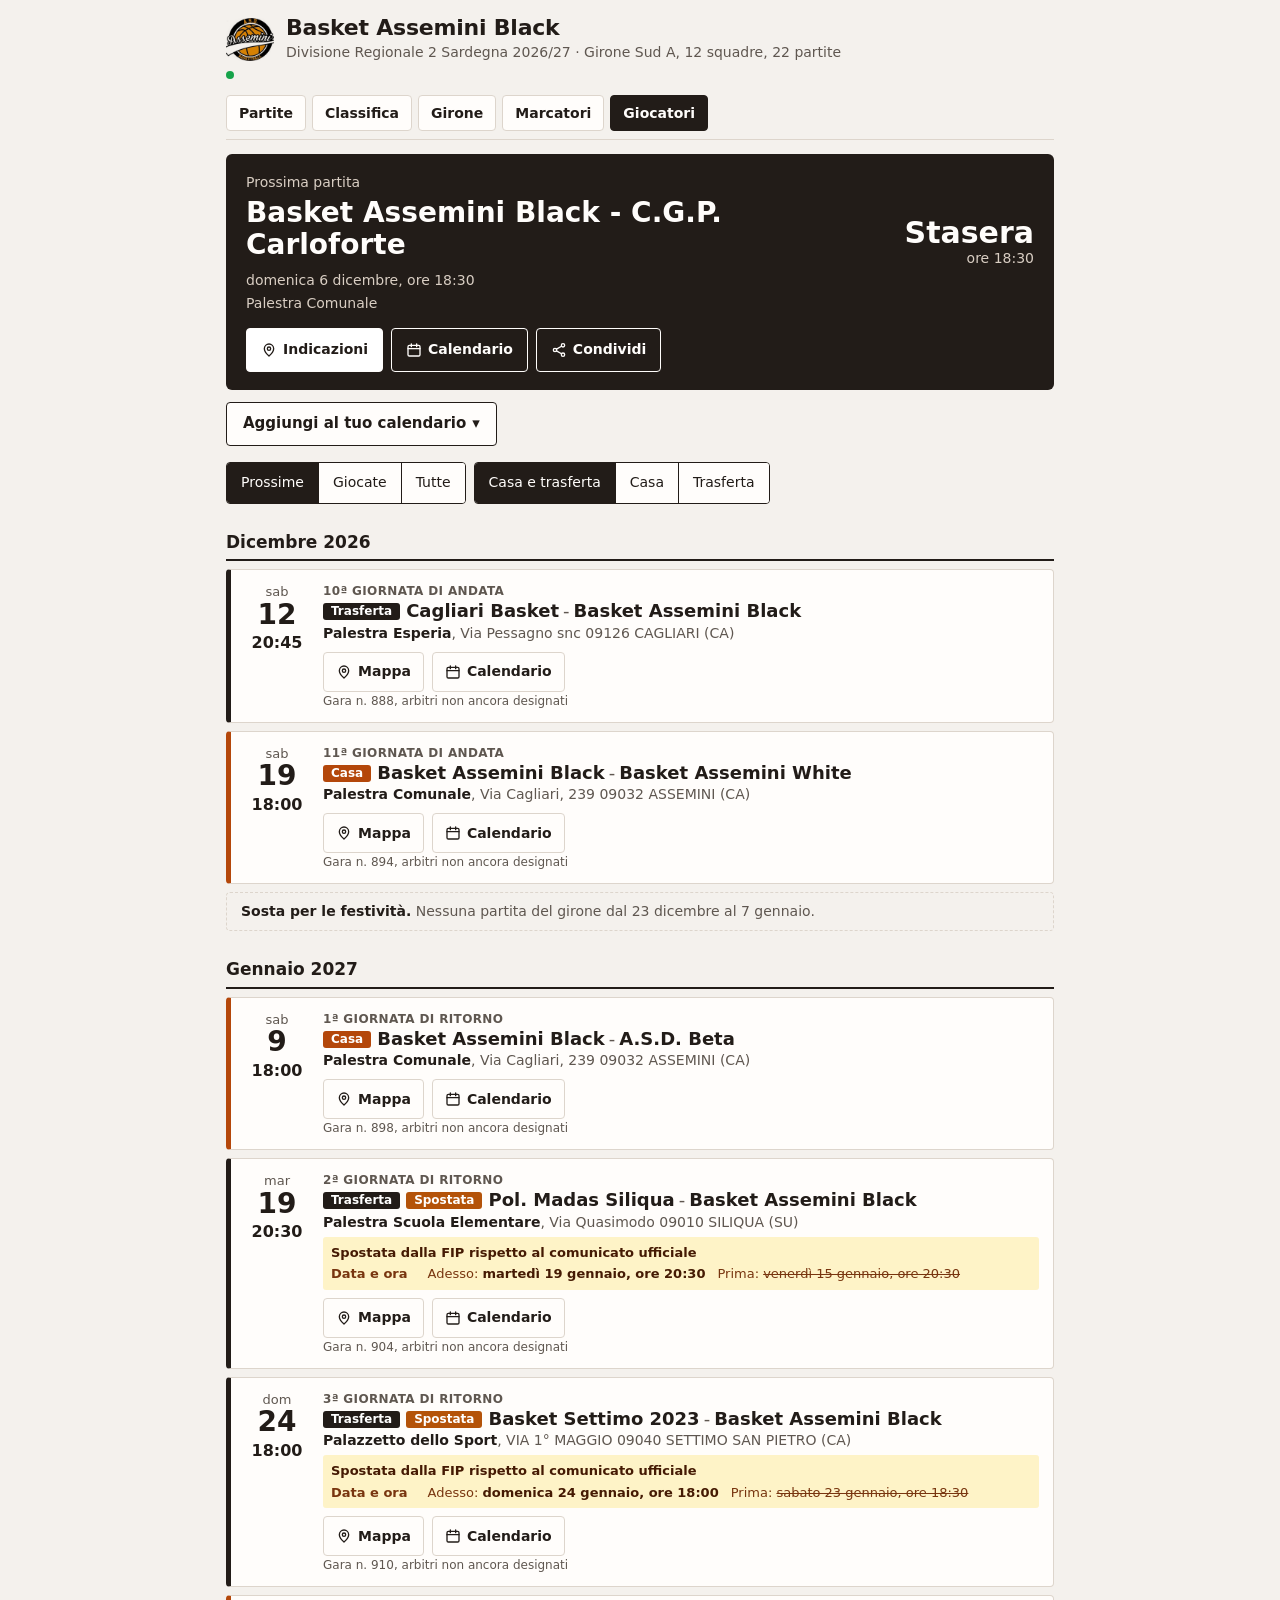
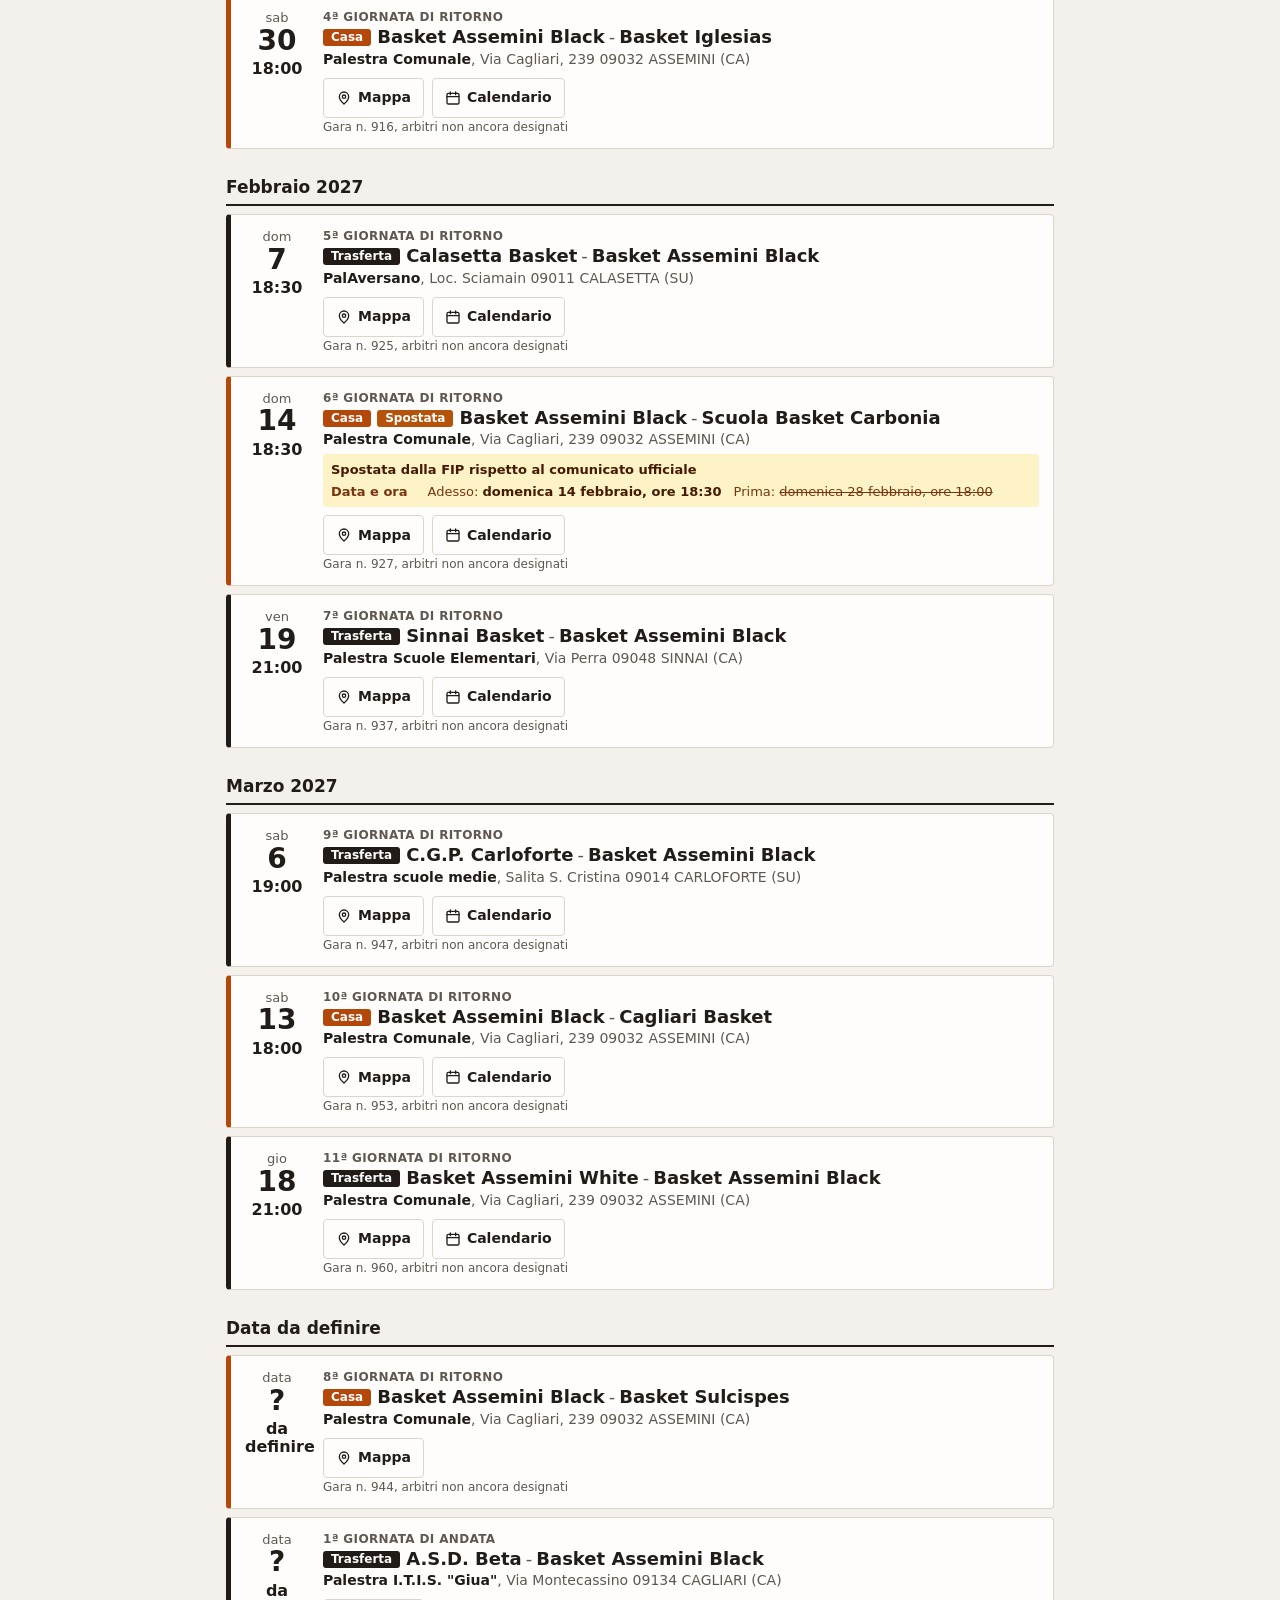
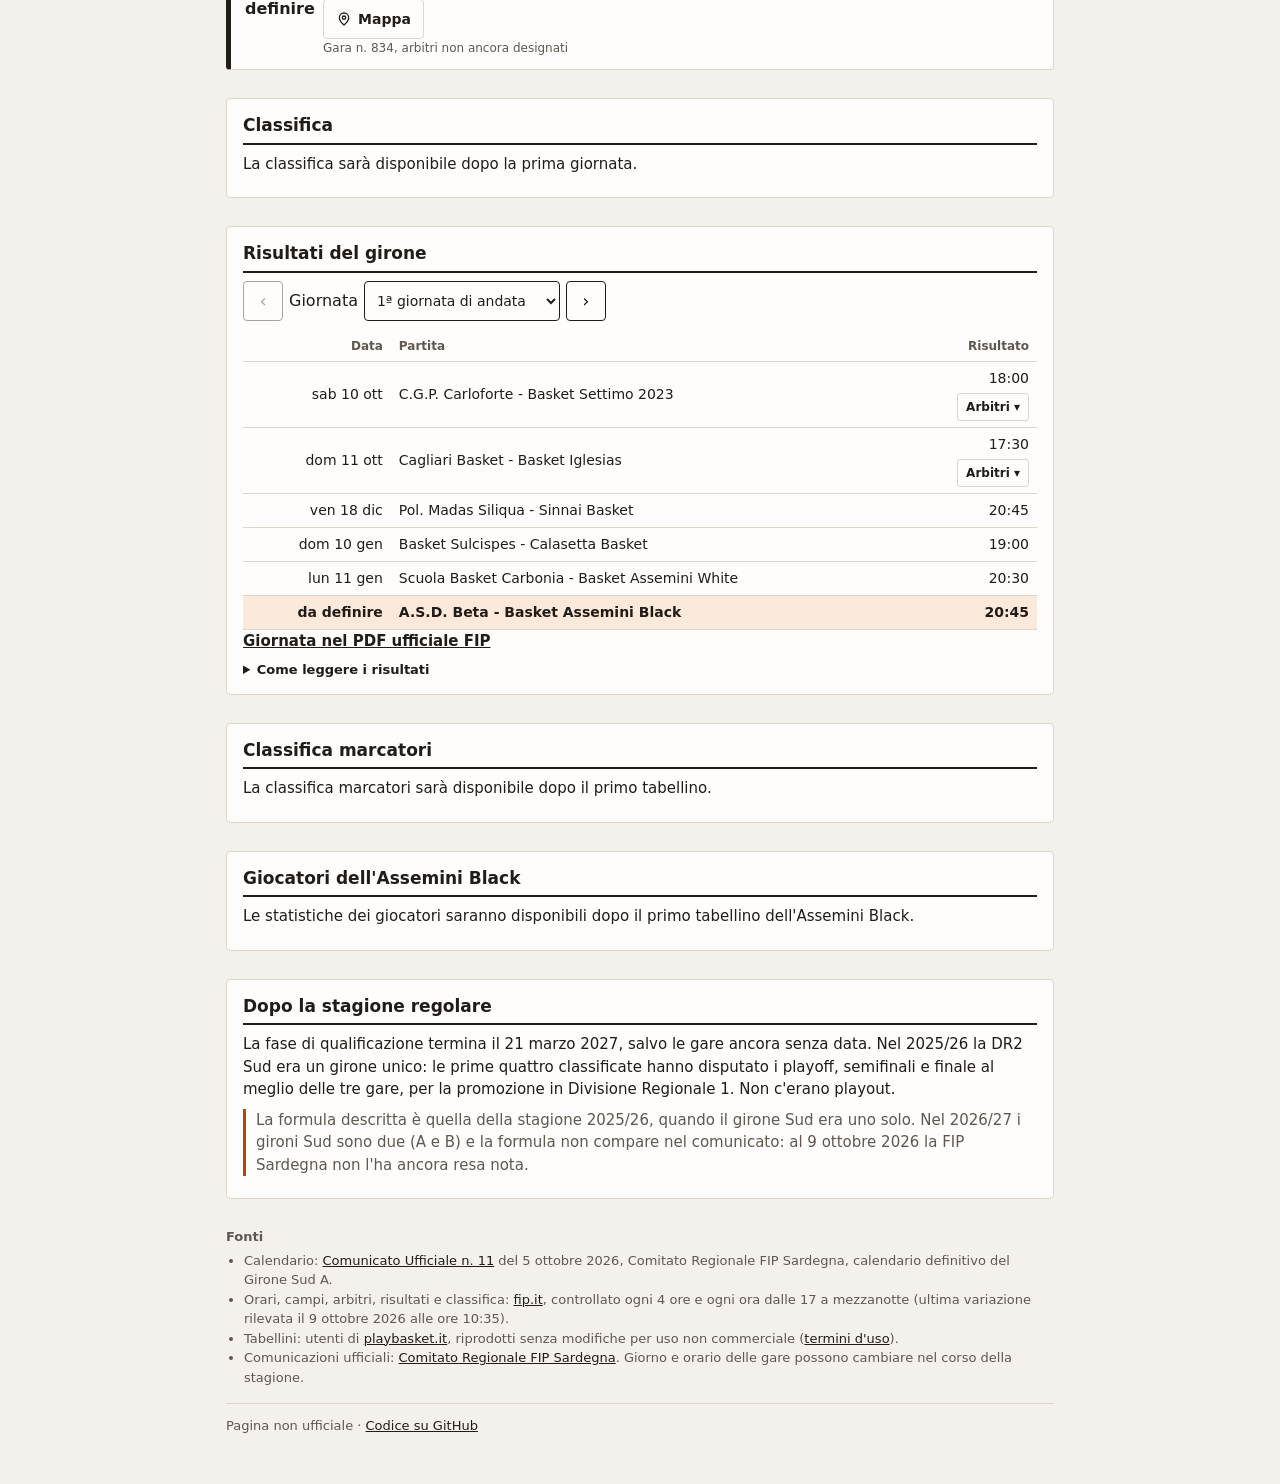
==== docs/index.html @ b1b7b86d "feat: calendar page for Basket Assemini Black in Divisione Regionale 2 Adapted copy of campionato-se" ====
<!DOCTYPE html>
<html lang="it">
<head>
<meta charset="utf-8">
<meta name="viewport" content="width=device-width,initial-scale=1">
<title>Basket Assemini Black, calendario Divisione Regionale 2 2026/27</title>
<meta name="theme-color" content="#221c18" media="(prefers-color-scheme: light)">
<meta name="theme-color" content="#171311" media="(prefers-color-scheme: dark)">
<link rel="manifest" href="manifest.webmanifest">
<link rel="icon" href="favicon.ico" sizes="any">
<link rel="apple-touch-icon" href="icons/apple-touch-icon.png">
<meta name="apple-mobile-web-app-title" content="Assemini Black">
<link rel="stylesheet" href="styles.css">
</head>
<body>
<div role="status">
<div class="update-notice" id="update-notice" hidden>
<p>È disponibile una nuova versione della pagina.</p>
<div class="acts"><button class="apply" id="update-apply">Aggiorna</button><button class="later" id="update-later">Più tardi</button></div>
</div>
</div>
<div class="wrap">
<header class="brand">
<img src="logo-assemini.png" alt="Stemma dell'A.S.D. Basket Assemini" width="48" height="48" onerror="this.remove()">
<div><h1>Basket Assemini Black</h1><p class="sub">Divisione Regionale 2 Sardegna 2026/27 · Girone Sud A, 12 squadre, 22 partite</p></div>
</header>
<p class="note fresh" id="checked" hidden></p>
<div class="offline" id="offline" role="status" hidden></div>
<nav class="secnav" aria-label="Sezioni della pagina"><a href="#partite">Partite</a><a href="#standings">Classifica</a><a href="#league">Girone</a><a href="#scorers">Marcatori</a><a href="#team-players">Giocatori</a></nav>
<div class="next" id="next" hidden></div>
<div class="last" id="last" hidden></div>
<div class="strip" id="form" hidden></div>
<details class="subwrap">
<summary class="add">Aggiungi al tuo calendario</summary>
<section class="subbox" aria-labelledby="sub-title">
<p><strong id="sub-title">Calendario sempre aggiornato.</strong> Aggiungi le partite al tuo calendario come abbonamento: gli spostamenti decisi dalla FIP, gli arbitri e i risultati arrivano da soli.</p>
<div class="copy"><input id="icsurl" readonly aria-label="Indirizzo del calendario in abbonamento"><button id="copy">Copia indirizzo</button></div>
<p class="note" id="copied" aria-live="polite"></p>
<div class="ptabs" role="tablist" aria-label="App del calendario">
<button type="button" role="tab" id="tab-google" aria-selected="true" aria-controls="pane-google">Google Calendar</button>
<button type="button" role="tab" id="tab-apple" aria-selected="false" aria-controls="pane-apple" tabindex="-1">iPhone, Mac e Outlook</button>
<button type="button" role="tab" id="tab-file" aria-selected="false" aria-controls="pane-file" tabindex="-1">File da importare</button>
</div>
<div role="tabpanel" id="pane-google" aria-labelledby="tab-google"><ol class="psteps"><li>Da computer apri Google Calendar.</li><li>Accanto ad «Altri calendari» premi il pulsante +, poi «Da URL».</li><li>Incolla l'indirizzo copiato qui sopra.</li></ol><p class="note">Il calendario compare anche sul telefono.</p></div>
<div role="tabpanel" id="pane-apple" aria-labelledby="tab-apple" hidden><p><a id="webcal" href="calendario.ics">Apri nell'app Calendario</a>.</p></div>
<div role="tabpanel" id="pane-file" aria-labelledby="tab-file" hidden><p><a href="calendario.ics" download>Scarica il file .ics</a> e importalo una volta. Gli eventi importati non seguono le variazioni della FIP: per restare aggiornato usa l'abbonamento.</p></div>
<p class="note">Ogni app aggiorna gli abbonamenti con i propri tempi: possono passare alcune ore.</p>
</section>
</details>
<section id="partite" aria-label="Partite dell'Assemini Black">
<div class="bar" role="group" aria-label="Filtro partite">
<span class="seg" role="group" aria-label="Quali partite"><button data-mode="upcoming" aria-pressed="true">Prossime</button><button data-mode="played" aria-pressed="false">Giocate</button><button data-mode="all" aria-pressed="false">Tutte</button></span>
<span class="seg" role="group" aria-label="Casa o trasferta"><button data-f="all" aria-pressed="true">Casa e trasferta</button><button data-f="home" aria-pressed="false">Casa</button><button data-f="away" aria-pressed="false">Trasferta</button></span>
</div>
<div id="list"></div>
</section>
<section class="box" id="standings" hidden></section>
<section class="box" id="league" hidden></section>
<section class="box" id="scorers" hidden></section>
<section class="box" id="team-players" hidden></section>
<section class="box">
<h2>Dopo la stagione regolare</h2>
<div id="notices"></div>
<p>La fase di qualificazione termina il 21 marzo 2027, salvo le gare ancora senza data. Nel 2025/26 la DR2 Sud era un girone unico: le prime quattro classificate hanno disputato i playoff, semifinali e finale al meglio delle tre gare, per la promozione in Divisione Regionale 1. Non c'erano playout.</p>
<p class="warn">La formula descritta è quella della stagione 2025/26, quando il girone Sud era uno solo. Nel 2026/27 i gironi Sud sono due (A e B) e la formula non compare nel comunicato: al 9 ottobre 2026 la FIP Sardegna non l'ha ancora resa nota.</p>
</section>
<footer><strong>Fonti</strong>
<ul class="srcs">
<li>Calendario: <a href="https://sardegna.fip.it/wp-content/uploads/2026/10/11-DR2-calendario-definitivo-Sud-A.pdf" target="_blank" rel="noopener">Comunicato Ufficiale n. 11</a> del 5 ottobre 2026, Comitato Regionale FIP Sardegna, calendario definitivo del Girone Sud A.</li>
<li>Orari, campi, arbitri, risultati e classifica: <a id="fiplink" href="https://fip.it/risultati/" target="_blank" rel="noopener">fip.it</a>, controllato ogni 4 ore e ogni ora dalle 17 a mezzanotte<span id="upd"></span>.</li>
<li>Tabellini: utenti di <a href="https://www.playbasket.it/sardegna/" target="_blank" rel="noopener">playbasket.it</a>, riprodotti senza modifiche per uso non commerciale (<a href="https://www.playbasket.it/terms.php" target="_blank" rel="noopener">termini d'uso</a>).</li>
<li>Comunicazioni ufficiali: <a href="https://sardegna.fip.it/calendari-definitivi-stagione-sportiva-2026-27/" target="_blank" rel="noopener">Comitato Regionale FIP Sardegna</a>. Giorno e orario delle gare possono cambiare nel corso della stagione.</li>
</ul>
<p class="repo">Pagina non ufficiale · <a href="https://github.com/AndreaBonn/campionato-promozione-26-27" target="_blank" rel="noopener">Codice su GitHub</a></p></footer>
</div>
<script type="module">
import {noticeHeadline,noticePrefix} from "./notice-rules.js";
import {esc,roundLabel as label,place,formSummary,pickRound,isFipNoticeLink} from "./page-rules.js";
import {relativeAge} from "./view-rules.js";
import {renderStandings,renderRoundTable} from "./tables-view.js";
import {fmtWhen,nextGame,renderList,renderNext,renderLast,renderForm} from "./games-view.js";
import {renderScorers,loadBoxscores} from "./boxscores.js";
import {renderTeamPlayers} from "./team-stats.js";
const FIP_TEAM="BASKET ASSEMINI BLACK";
// Weekends with no games in the whole league: [first day with no games, text]
const S=[
["2026-12-23","<b>Sosta per le festività.</b> Nessuna partita del girone dal 23 dicembre al 7 gennaio."]];
const SLOW_LOAD_MS=15000, CLOCK_TICK_MS=60000;
const today=new Date(); today.setHours(0,0,0,0);
let R=[], checkedAt=null, side="all", mode="upcoming", scorersOnly=null;
const ctx={games:[],rounds:[],standings:[],logos:{},boxscores:{},today,fipTeam:FIP_TEAM,breaks:S};
const $=id=>document.getElementById(id);

const refresh=()=>{if(ctx.games.length) $("list").innerHTML=renderList(ctx,side,mode)};
async function shareGame(m){
 const text=`${m.home} - ${m.away}, ${fmtWhen(m.date,m.time)}, ${place(m)}`, url=location.href.split("#")[0], out=$("shared");
 if(navigator.share){
  try{await navigator.share({title:"Prossima partita dell'Assemini Black",text,url})}
  catch(err){if(err.name!=="AbortError") out.textContent="Condivisione non riuscita."}
  return;
 }
 try{await navigator.clipboard.writeText(text+" "+url);out.textContent="Dettagli copiati: incollali nella chat."}
 catch{out.textContent="Copia non riuscita."}
}
function showNext(){
 const el=$("next"), m=nextGame(ctx);
 el.hidden=false;
 el.innerHTML=renderNext(ctx);
 if(m) $("share").onclick=()=>shareGame(m);
}
function showLast(){
 const el=$("last"), html=renderLast(ctx);
 el.hidden=!html;
 el.innerHTML=html;
}
function showForm(){
 const el=$("form"), f=formSummary(ctx.games);
 el.hidden=!f;
 if(f) el.innerHTML=renderForm(f);
}
function renderStandingsBox(rows){
 const el=$("standings");
 el.hidden=false;
 el.innerHTML=renderStandings(rows,FIP_TEAM,ctx.logos);
}
function setRound(i){
 const sel=$("round-select");
 sel.value=String(i);
 $("round-table").innerHTML=renderRoundTable(R[i],FIP_TEAM,ctx.boxscores);
 $("round-prev").disabled=i===0; $("round-next").disabled=i===R.length-1;
}
function renderLeague(rounds){
 const el=$("league");
 if(!rounds||!rounds.length){el.hidden=true;return}
 const pick=pickRound(rounds,today);
 const opts=rounds.map((r,i)=>`<option value="${i}">${label(r)}</option>`).join("");
 el.hidden=false;
 el.innerHTML=`<h2>Risultati del girone</h2><div class="round-pick"><button type="button" class="navbtn" id="round-prev" aria-label="Giornata precedente">‹</button><label for="round-select">Giornata</label><select id="round-select">${opts}</select><button type="button" class="navbtn" id="round-next" aria-label="Giornata successiva">›</button></div><div id="round-table"></div>
 <details class="howto"><summary>Come leggere i risultati</summary><p>Tutte le gare della giornata, con i nomi registrati dalla FIP. Tocca «Tabellino» o «Arbitri» per gli arbitri designati e i punti dei giocatori. Senza risultato è indicato l'orario d'inizio; un risultato non ancora omologato dal Giudice Sportivo è segnalato sotto il punteggio.</p></details>`;
 $("round-select").onchange=e=>setRound(+e.target.value);
 $("round-prev").onclick=()=>setRound(+$("round-select").value-1);
 $("round-next").onclick=()=>setRound(+$("round-select").value+1);
 setRound(pick);
}
function renderNotices(list){
 const el=$("notices");
 list=(list||[]).filter(n=>isFipNoticeLink(n.link));
 if(!list.length){el.innerHTML="";return}
 const items=list.map(n=>`<li>${esc(noticePrefix(n.kind))}<a href="${esc(n.link)}" target="_blank" rel="noopener">${esc(n.title)}</a> (${esc(new Date(n.date+"T12:00:00").toLocaleDateString("it-IT",{day:"numeric",month:"long",year:"numeric"}))})</li>`).join("");
 const h=noticeHeadline(list);
 el.innerHTML=`<div class="notice"><strong>${esc(h.title)}</strong>${h.hint?" "+esc(h.hint):""}<ul>${items}</ul></div>`;
}
function setupSubscription(){
 const url=new URL("calendario.ics",location.href).href, input=$("icsurl");
 input.value=url;
 $("webcal").href=url.replace(/^https?:/,"webcal:");
 $("copy").onclick=async()=>{
  const out=$("copied");
  try{await navigator.clipboard.writeText(url);out.textContent="Indirizzo copiato."}
  catch{input.select();out.textContent="Copia non riuscita: l'indirizzo è selezionato, copialo con Ctrl+C."}
 };
 const tabs=[...document.querySelectorAll(".ptabs [role=tab]")];
 const select=t=>tabs.forEach(x=>{const on=x===t;x.setAttribute("aria-selected",on);x.tabIndex=on?0:-1;$(x.getAttribute("aria-controls")).hidden=!on});
 tabs.forEach((t,i)=>{
  t.onclick=()=>select(t);
  // arrow keys move between tabs, as in the WAI-ARIA tabs pattern
  t.onkeydown=e=>{const d={ArrowRight:1,ArrowLeft:-1}[e.key];if(!d) return;const n=tabs[(i+d+tabs.length)%tabs.length];select(n);n.focus()};
 });
}
function showError(err){
 const cause=err instanceof TypeError?"Connessione non riuscita: controlla la rete e riprova.":esc(err.message)+".";
 const local=location.protocol==="file:"?" La pagina è aperta come file locale e il browser blocca la lettura dei dati: aprila dal sito pubblicato o tramite un server locale.":"";
 $("list").innerHTML=`<div class="state err"><p><strong>Impossibile caricare i dati delle partite.</strong> ${cause}${local}</p><button class="retry" id="retry">Riprova</button></div>`;
 $("retry").onclick=reload;
}
function renderChecked(){
 const el=$("checked");
 if(!checkedAt) return;
 el.textContent="Dati FIP controllati "+relativeAge(checkedAt,new Date());
 el.title="Ultimo controllo riuscito su fip.it: "+new Date(checkedAt).toLocaleString("it-IT",{dateStyle:"long",timeStyle:"short"});
 el.hidden=false;
}
function renderOffline(){
 const el=$("offline");
 el.hidden=navigator.onLine;
 if(!navigator.onLine) el.textContent="Sei offline: stai vedendo i dati della tua ultima visita"+(checkedAt?`, controllati su fip.it ${relativeAge(checkedAt,new Date())}`:"")+".";
}
async function loadStatus(){
 // optional: without status.json (local run, first deploy) the line stays hidden
 try{
  const r=await fetch("status.json",{cache:"no-cache"});
  if(!r.ok) return;
  const s=await r.json();
  if(!s.checked_at) return;
  checkedAt=s.checked_at; renderChecked(); renderOffline();
 }catch(err){console.warn("status.json non disponibile",err)}
}
// focus: the control that triggered a re-render gets it back, or keyboard users land on <body>
function renderScorersBox(focus=null){
 const el=$("scorers");
 el.hidden=false;
 el.innerHTML=renderScorers(ctx.boxscores,R,FIP_TEAM,scorersOnly);
 if(focus) el.querySelector(focus)?.focus();
}
function applyBoxscores(boxscores){
 // data.json failed: the page shows its error, box score sections stay hidden
 if(!R.length) return;
 ctx.boxscores=boxscores;
 const select=$("round-select");
 if(select) setRound(+select.value);
 refresh(); showLast(); renderScorersBox();
 const teamPlayersEl=$("team-players");
 teamPlayersEl.hidden=false;
 teamPlayersEl.innerHTML=renderTeamPlayers(ctx.boxscores,R,FIP_TEAM);
 syncNav();
}
const skeleton='<div class="loading"><span class="sr-only">Caricamento dei dati FIP in corso…</span>'+'<div class="skel" aria-hidden="true"><i></i><div><i></i><i></i><i></i></div></div>'.repeat(3)+'</div>';
async function load(){
 loadStatus();
 $("list").innerHTML=skeleton;
 const slow=setTimeout(()=>{const el=document.querySelector("#list .loading");if(el) el.insertAdjacentHTML("afterbegin",'<p class="note">Ci sta mettendo più del previsto: la rete è lenta.</p>')},SLOW_LOAD_MS);
 try{
  const r=await fetch("data.json",{cache:"no-cache"});
  if(!r.ok) throw new Error("Il server ha risposto con il codice "+r.status);
  const data=await r.json();
  // chronological order: a rescheduled game moves to its new date
  ctx.games=[...data.games].sort((a,b)=>(a.date+a.time).localeCompare(b.date+b.time));
  R=ctx.rounds=data.rounds||[]; ctx.standings=data.standings||[]; ctx.logos=data.logos||{};
  if(data.fip_url) $("fiplink").href=data.fip_url;
  if(data.updated_at) $("upd").textContent=" (ultima variazione rilevata il "+new Date(data.updated_at).toLocaleString("it-IT",{dateStyle:"long",timeStyle:"short"})+")";
  showNext(); showLast(); refresh();
  showForm(); renderStandingsBox(data.standings); renderLeague(data.rounds); renderNotices(data.notices);
  syncNav();
 }catch(err){showError(err)}
 finally{clearTimeout(slow)}
}
const reload=()=>load().then(()=>loadBoxscores(applyBoxscores));
// section links: hidden while their section is, the one on screen marked as current
const navLinks=[...document.querySelectorAll(".secnav a")];
function syncNav(){navLinks.forEach(a=>{a.hidden=document.querySelector(a.getAttribute("href")).hidden})}
const spy=new IntersectionObserver(entries=>entries.forEach(e=>{
 if(!e.isIntersecting) return;
 navLinks.forEach(a=>a.toggleAttribute("aria-current",a.getAttribute("href")==="#"+e.target.id));
}),{rootMargin:"-30% 0px -60% 0px"});
navLinks.forEach(a=>spy.observe(document.querySelector(a.getAttribute("href"))));
const pressOnly=(attr,value)=>document.querySelectorAll(`.bar button[${attr}]`).forEach(x=>x.setAttribute("aria-pressed",x.getAttribute(attr)===value));
document.querySelectorAll(".bar button[data-f]").forEach(b=>b.onclick=()=>{side=b.dataset.f;pressOnly("data-f",side);refresh()});
document.querySelectorAll(".bar button[data-mode]").forEach(b=>b.onclick=()=>{mode=b.dataset.mode;pressOnly("data-mode",mode);refresh()});
// rendered markup: disclosure rows (round table, team players) and the scorers filter
document.addEventListener("click",e=>{
 const t=e.target.closest(".tbx,.pl-btn");
 if(t){const open=t.getAttribute("aria-expanded")!=="true";t.setAttribute("aria-expanded",open);$(t.getAttribute("aria-controls")).hidden=!open;return}
 const f=e.target.closest("[data-scorers]");
 if(f){scorersOnly=f.dataset.scorers||null;renderScorersBox(`[data-scorers="${CSS.escape(f.dataset.scorers)}"]`)}
});
document.addEventListener("change",e=>{if(e.target.matches("[data-scorers-team]")){scorersOnly=e.target.value||null;renderScorersBox("[data-scorers-team]")}});
addEventListener("offline",renderOffline);
addEventListener("online",()=>{renderOffline();reload()});
setInterval(renderChecked,CLOCK_TICK_MS);
setupSubscription();
renderOffline();
reload();
</script>
<script type="module" src="update.js"></script>
</body>
</html>
---- docs/styles.css ----
/* --brand and --home are the black and orange of the Basket Assemini crest; --ink is the text colour,
   equal to --brand in the light theme and lifted for contrast in the dark one */
:root{color-scheme:light dark;--bg:#f4f1ed;--card:#fffdfb;--ink:#221c18;--mut:#5f5750;--line:#ddd5cc;--brand:#221c18;--on-brand:#fffdfb;--brand-mut:#d9cec3;--brand-hover:#463a31;--home:#b4470a;--away:#221c18;--chg:#b45309;--chg-bg:#fef3c7;--chg-ink:#78350f;--chg-strong:#451a03;--win:#166534;--loss:#991b1b;--win-ink:#166534;--loss-ink:#991b1b;--me-bg:#fbeadb;--chip-bg:#f6f2ee;--focus:#b4470a;--skel:#e9e3dc;--ok:#16a34a}
@media(prefers-color-scheme:dark){:root{--bg:#171311;--card:#221c19;--ink:#efe7df;--mut:#b8ab9f;--line:#3b312a;--brand:#3a2c21;--brand-mut:#e6d6c6;--brand-hover:#4d3b2d;--away:#f0a050;--chg-bg:#3b2a10;--chg-ink:#fcd9a8;--chg-strong:#fff1dc;--win-ink:#4ade80;--loss-ink:#f87171;--me-bg:#40301f;--chip-bg:#2a221d;--focus:#f6a35a;--skel:#3b312a;--ok:#4ade80}}
*{box-sizing:border-box}
body{margin:0;background:var(--bg);color:var(--ink);font:16px/1.5 "Segoe UI",system-ui,-apple-system,sans-serif}
.wrap{max-width:860px;margin:0 auto;padding:16px 16px 48px}
[id]{scroll-margin-top:60px}
.sr-only{position:absolute;width:1px;height:1px;overflow:hidden;clip:rect(0 0 0 0);white-space:nowrap}
button:focus-visible,a:focus-visible,summary:focus-visible,select:focus-visible,input:focus-visible{outline:3px solid var(--focus);outline-offset:2px}
/* header: one row, the page content starts right below */
.brand{display:flex;align-items:center;gap:12px;margin-bottom:8px}
/* the crest PNG has an opaque white background: multiply blends it into the light page */
.brand img{width:48px;height:auto;flex:none;mix-blend-mode:multiply}
h1{margin:0;font-size:22px;line-height:1.1;font-weight:800;letter-spacing:-.01em}
.sub{color:var(--mut);margin:2px 0 0;font-size:14px}
.note{font-size:13px;color:var(--mut);margin:0 0 8px}
.fresh{display:flex;align-items:center;gap:6px}
.fresh::before{content:"";width:8px;height:8px;border-radius:50%;background:var(--ok);flex:none}
.offline{background:var(--chg-bg);color:var(--chg-ink);border-radius:4px;padding:8px 12px;font-size:14px;margin:0 0 12px}
.offline[hidden]{display:none}
/* section links, sticky (layer 200) */
.secnav{position:sticky;top:0;z-index:200;display:flex;gap:6px;overflow-x:auto;background:var(--bg);padding:8px 0;margin:0 0 14px;border-bottom:1px solid var(--line);scrollbar-width:none}
.secnav a{flex:none;font-size:14px;font-weight:600;color:var(--ink);text-decoration:none;padding:6px 12px;border:1px solid var(--line);border-radius:4px;background:var(--card);min-height:36px;display:inline-flex;align-items:center}
.secnav a[aria-current]{background:var(--brand);color:var(--on-brand);border-color:var(--brand)}
.secnav a[hidden]{display:none}
/* next game */
.next{background:var(--brand);color:var(--on-brand);border-radius:6px;padding:18px 20px;margin-bottom:12px;display:grid;grid-template-columns:1fr auto;gap:4px 24px}
.next small{display:block;color:var(--brand-mut);font-size:14px}
.next .m{grid-column:1;font-size:clamp(20px,4vw,28px);font-weight:800;line-height:1.15}
.next .info{grid-column:1;margin-top:4px}
.next .info small+small{margin-top:2px}
.next .w{grid-column:2;grid-row:1/span 3;align-self:center;text-align:right}
.next .w b{font-size:30px;font-weight:800;display:block;line-height:1.05}
.next .crest{width:36px;height:36px;background:#fff;border-radius:4px;padding:2px;mix-blend-mode:normal}
.hero-acts{grid-column:1/-1;display:flex;flex-wrap:wrap;gap:8px;margin-top:10px}
.hero-acts a,.hero-acts button{display:inline-flex;align-items:center;gap:6px;min-height:44px;padding:6px 14px;border:1px solid var(--on-brand);border-radius:4px;color:var(--on-brand);background:transparent;text-decoration:none;font:inherit;font-size:14px;font-weight:600;cursor:pointer}
.hero-acts a:hover,.hero-acts button:hover{background:var(--brand-hover)}
.hero-acts a.primary{background:#fff;color:#221c18}
.hero-acts a:focus-visible,.hero-acts button:focus-visible{outline-color:#fff}
.next .shared{grid-column:1/-1;margin:0;font-size:13px;color:var(--brand-mut)}
.next .shared:empty{display:none}
.ico{width:16px;height:16px;flex:none;fill:none;stroke:currentColor;stroke-width:2;stroke-linecap:round;stroke-linejoin:round}
.oppchips{display:flex;flex-wrap:wrap;gap:4px 6px;margin-top:6px;font-size:13px;align-items:center}
.oppchips .c{border:1px solid var(--line);border-radius:3px;padding:0 6px;background:var(--chip-bg)}
.oppchips .lead{font-weight:700}
.next .oppchips .c{border-color:rgba(255,255,255,.4);background:transparent;color:var(--on-brand)}
.next .badge,.oppchips .badge{width:20px;height:18px;line-height:18px;font-size:11px}
/* last result */
.last{display:grid;grid-template-columns:auto 1fr auto;align-items:center;gap:4px 14px;background:var(--card);border:1px solid var(--line);border-left:5px solid var(--loss);border-radius:4px;padding:10px 14px;margin:0 0 12px}
.last:has(.vp.win){border-left-color:var(--win)}
.last[hidden],.strip[hidden]{display:none}
.last small{display:block;font-size:12px;color:var(--mut)}
.last .res{font-size:22px;font-weight:800;font-variant-numeric:tabular-nums;text-align:right}
.last .res small{font-size:11px;font-weight:600}
.last .cardbox{grid-column:1/-1}
/* form strip */
.strip{display:flex;flex-wrap:wrap;align-items:center;gap:6px 18px;font-size:14px;background:var(--card);border:1px solid var(--line);border-radius:4px;padding:10px 14px;margin:0 0 16px}
.strip b{font-size:18px;font-weight:800;font-variant-numeric:tabular-nums}
.strip .lbl{font-weight:700}
.badges{display:flex;gap:6px;align-items:center;flex-wrap:wrap}
.badge{display:inline-block;width:28px;height:24px;line-height:24px;text-align:center;font-weight:800;color:#fff;border-radius:3px}
.badge.win{background:var(--win)}.badge.loss{background:var(--loss)}
/* calendar subscription: secondary action */
summary.add{display:inline-flex;align-items:center;gap:6px;font-size:15px;font-weight:600;background:var(--card);color:var(--ink);border:1px solid var(--ink);padding:8px 16px;border-radius:4px;cursor:pointer;list-style:none;min-height:44px}
summary.add::-webkit-details-marker{display:none}
summary.add::after{content:"▾"}
details[open]>summary.add::after{content:"▴"}
.subwrap{margin:0 0 16px}
.subbox{background:var(--card);border:1px solid var(--line);border-left:5px solid var(--brand);border-radius:4px;padding:12px 16px;margin:8px 0 0}
.subbox p{margin:0 0 6px;font-size:15px}
.subbox .note{margin:0 0 4px}
.subbox a{color:var(--ink);font-weight:600}
.copy{display:flex;gap:8px;margin:8px 0 4px}
.copy input{flex:1;min-width:0;font:inherit;font-size:14px;padding:6px 8px;border:1px solid var(--line);border-radius:4px;color:var(--ink);background:var(--bg)}
.copy button{font:inherit;font-size:14px;border:1px solid var(--brand);background:var(--brand);color:var(--on-brand);padding:6px 14px;border-radius:4px;cursor:pointer;flex:none;min-height:40px}
.ptabs{display:flex;gap:4px;margin:10px 0 6px;flex-wrap:wrap}
.ptabs button{font:inherit;font-size:14px;border:1px solid var(--line);background:var(--card);color:var(--ink);padding:6px 12px;border-radius:4px;cursor:pointer;min-height:40px}
.ptabs button[aria-selected=true]{border-color:var(--ink);background:var(--me-bg);font-weight:700}
.psteps{margin:4px 0 6px;padding-left:20px;font-size:15px}
/* filters */
.bar{display:flex;flex-wrap:wrap;gap:8px;align-items:center;margin-bottom:8px}
.seg{display:inline-flex;border:1px solid var(--ink);border-radius:4px;overflow:hidden}
.seg button,.retry{font:inherit;font-size:14px;border:0;background:var(--card);color:var(--ink);padding:6px 14px;cursor:pointer;min-height:40px}
.seg button+button{border-left:1px solid var(--ink)}
.seg button[aria-pressed=true]{background:var(--brand);color:var(--on-brand)}
.retry{border:1px solid var(--ink);border-radius:4px}
.state{background:var(--card);border:1px solid var(--line);border-radius:4px;padding:16px;margin:12px 0}
.state.err{border-left:5px solid var(--loss)}
.skel{background:var(--card);border:1px solid var(--line);border-left:5px solid var(--line);border-radius:4px;padding:12px 14px;margin-bottom:8px;display:grid;grid-template-columns:64px 1fr;gap:8px 14px}
.skel i{display:block;height:12px;border-radius:3px;background:var(--skel)}
.skel>i{height:44px}
.skel div i+i{margin-top:8px}
.skel div i:nth-child(1){width:70%}.skel div i:nth-child(2){width:50%}.skel div i:nth-child(3){width:35%}
h2{font-size:17px;text-transform:capitalize;margin:26px 0 8px;padding-bottom:4px;border-bottom:2px solid var(--ink)}
/* not a month: keep the sentence case that capitalize would break into "Data Da Definire" */
h2.tbd{text-transform:none}
/* game card */
.g{display:grid;grid-template-columns:64px 1fr;gap:4px 14px;background:var(--card);border:1px solid var(--line);border-left:5px solid var(--away);border-radius:4px;padding:12px 14px;margin-bottom:8px}
.g.home{border-left-color:var(--home)}
.g.past:not(.played){opacity:.55}
.d{text-align:center;line-height:1.1}
.d b{display:block;font-size:28px;font-weight:800}
.d span{font-size:13px;color:var(--mut)}
.d i{display:block;font-style:normal;font-weight:700;margin-top:4px;font-variant-numeric:tabular-nums}
.rnd{font-size:12px;color:var(--mut);font-weight:600;text-transform:uppercase;letter-spacing:.03em}
.t{font-size:18px;font-weight:700;line-height:1.25}
.t em{font-style:normal;color:var(--mut);font-weight:400;padding:0 4px}
.tag{display:inline-block;font-size:12px;font-weight:700;color:#fff;background:var(--away);padding:1px 8px;border-radius:3px;margin-right:6px;vertical-align:2px}
.home .tag{background:var(--home)}
.tag.chg{background:var(--chg)}
.tag.prov{background:var(--mut);margin:0 0 0 6px}.tag.prov.alert{background:var(--chg)}
.score{font-size:20px;font-weight:800;font-variant-numeric:tabular-nums;margin-left:4px}
.score.win{color:var(--win-ink)}.score.loss{color:var(--loss-ink)}
.vp{display:inline-block;font-size:12px;font-weight:800;color:#fff;border-radius:3px;padding:1px 6px;margin-left:6px;vertical-align:3px}
.vp.win{background:var(--win)}.vp.loss{background:var(--loss)}
.last .vp{margin:0}
.v{font-size:14px;color:var(--mut)}
.v strong{color:var(--ink)}
.was{font-size:13px;background:var(--chg-bg);color:var(--chg-ink);padding:6px 8px;border-radius:3px;margin-top:4px}
.chg-row{display:flex;flex-wrap:wrap;gap:0 12px;margin-top:2px}
.chg-lbl{font-weight:700;min-width:6.5em}
.was strong{color:var(--chg-strong)}.was del{text-decoration-thickness:1px}
.ref{font-size:14px}
.ref.pend{color:var(--mut)}
.acts{display:flex;flex-wrap:wrap;gap:8px;margin-top:8px}
.acts a{display:inline-flex;align-items:center;gap:6px;min-height:40px;padding:4px 12px;border:1px solid var(--line);border-radius:4px;color:var(--ink);font-size:14px;font-weight:600;text-decoration:none}
.acts a:hover{border-color:var(--ink)}
.meta{font-size:12px;color:var(--mut)}
.leg{font-size:13px;color:var(--mut);margin-top:2px}
.sanc-card{font-size:13px;border-left:3px solid var(--loss);padding-left:10px;margin-top:6px}
.sanc-card ul{margin:2px 0 0;padding-left:18px}
.cardbox{margin-top:8px;border-top:1px solid var(--line);padding-top:6px;font-size:14px}
.cardbox summary{font-weight:600;cursor:pointer}
.sosta{font-size:14px;color:var(--mut);border:1px dashed var(--line);border-radius:4px;padding:8px 14px;margin:0 0 8px}
.sosta b{color:var(--ink)}
.crest{width:28px;height:28px;object-fit:contain;vertical-align:middle;margin-right:6px;mix-blend-mode:multiply}
.crest.away{margin:0 0 0 6px}
/* boxes and tables */
.box{margin-top:28px;background:var(--card);border:1px solid var(--line);border-radius:4px;padding:14px 16px}
.box h2{margin-top:0;text-transform:none}
.box p{margin:0 0 8px;font-size:15px}
.scroll{overflow-x:auto}
table{border-collapse:collapse;width:100%;font-size:14px;font-variant-numeric:tabular-nums}
th,td{padding:6px 8px;text-align:right;border-bottom:1px solid var(--line);white-space:nowrap}
th:nth-child(2),td:nth-child(2){text-align:left;white-space:normal}
th{font-size:12px;color:var(--mut);font-weight:600}
abbr[title]{text-decoration:none}
tr.me td{font-weight:800;background:var(--me-bg)}
tr.cut td{border-bottom:2px solid var(--ink)}
tr.zone-row td{text-align:left;font-size:12px;font-weight:600;color:var(--mut);background:var(--bg)}
td .crest{width:22px;height:22px}
.tm{display:flex;align-items:center}
.tm .crest{flex:none;display:inline-block}
.initials{display:inline-grid;place-items:center;width:22px;height:22px;border-radius:50%;background:var(--skel);color:var(--mut);font-size:10px;font-weight:800;margin-right:6px;flex:none}
.zone{margin:0 0 10px;padding-left:18px;font-size:15px}
.legend-mini{font-size:12px;color:var(--mut);margin:6px 0 0}
.howto summary{font-size:13px;font-weight:600;color:var(--ink);cursor:pointer;margin-top:8px}
.howto p{font-size:13px;color:var(--mut);margin:4px 0 0}
.box .howto p{font-size:13px}
.round-pick{margin:0 0 10px;display:flex;align-items:center;gap:6px}
.round-pick select{flex:0 1 auto;min-width:0;font:inherit;font-size:14px;padding:5px 8px;border:1px solid var(--ink);border-radius:4px;color:var(--ink);background:var(--card);min-height:40px}
.navbtn{flex:none;font:inherit;font-size:18px;line-height:1;border:1px solid var(--ink);background:var(--card);color:var(--ink);width:40px;height:40px;border-radius:4px;cursor:pointer}
.navbtn:disabled{opacity:.4;cursor:default}
td small.prov{display:block;font-size:11px;font-weight:600;color:var(--mut)}td small.prov.alert{color:var(--chg)}
.tbx{display:block;margin:4px 0 0 auto;font:inherit;font-size:12px;font-weight:600;color:var(--ink);background:var(--card);border:1px solid var(--line);border-radius:3px;padding:2px 8px;cursor:pointer;min-height:28px}
.tbx::after{content:" ▾"}.tbx[aria-expanded=true]::after{content:" ▴"}
.gx-row td{text-align:left;white-space:normal;background:var(--bg);font-weight:400}
.gx-row .refs{font-size:12px;color:var(--mut);margin:0 0 6px}
.incomplete{color:var(--chg);font-weight:600;font-size:12px}
.teams{display:inline}
.gx-row .teams,.cardbox .teams{display:flex;flex-wrap:wrap;gap:8px 20px;margin-top:8px}
.gx-row .teams>div,.cardbox .teams>div{flex:1 1 220px;min-width:0}
.bx caption{text-align:left;font-weight:700;color:var(--ink);padding-bottom:4px}
.bx td:first-child,.bx th:first-child{text-align:left}
small.role,small.team-sm{display:block;font-size:12px;font-weight:400;color:var(--mut)}
small.team-sm{display:none}
a.src{display:inline-block;margin-top:8px;color:var(--ink);font-weight:600;font-size:13px}
details.sanc{font-size:13px;border-left:3px solid var(--loss);padding-left:10px;margin:10px 0}
details.sanc summary{font-weight:600;cursor:pointer}
details.sanc ul{margin:4px 0 0;padding-left:18px}
.round-pdf a{color:var(--ink);font-weight:600}
.fchips{display:flex;gap:6px;flex-wrap:wrap;margin:0 0 10px}
.fchips button,.fchips select{font:inherit;font-size:13px;border:1px solid var(--line);background:var(--card);color:var(--ink);padding:4px 10px;border-radius:4px;cursor:pointer;min-height:36px}
.fchips button[aria-pressed=true]{background:var(--brand);color:var(--on-brand);border-color:var(--brand)}
.scorers-more summary{cursor:pointer;font-weight:600;color:var(--ink);margin:8px 0}
.team-players th:nth-child(2),.team-players td:nth-child(2){text-align:right}
.team-players td:first-child,.team-players th:first-child{text-align:left;white-space:normal}
.pl-btn{font:inherit;font-weight:600;color:var(--ink);background:none;border:0;padding:0;cursor:pointer;text-align:left}
.pl-btn::before{content:"▸ "}.pl-btn[aria-expanded=true]::before{content:"▾ "}
.pl-detail td{text-align:left;white-space:normal;background:var(--bg);font-size:14px}
.pl-detail p,.pl-detail ul{margin:4px 0}
.pl-detail ul{padding-left:18px}
.notice{background:var(--chg-bg);color:var(--chg-ink);border-radius:4px;padding:10px 12px;margin:0 0 10px;font-size:14px}
.notice ul{margin:6px 0 0;padding-left:18px}
.notice a{color:var(--chg-ink);font-weight:600}
.warn{font-size:13px;color:var(--mut);border-left:3px solid var(--home);padding-left:10px}
footer{margin-top:28px;font-size:13px;color:var(--mut)}
footer a{color:var(--ink)}
.srcs{margin:4px 0 0;padding-left:18px}
.repo{margin:16px 0 0;padding-top:12px;border-top:1px solid var(--line)}
@media(prefers-color-scheme:dark){
 /* the crests are scans on white: a light tile instead of multiply, which would black them out */
 .brand img,.crest{mix-blend-mode:normal;background:#fff;border-radius:4px;padding:2px}
}
@media(max-width:480px){
 .g{grid-template-columns:52px 1fr;padding:10px}.d b{font-size:24px}
 .teams{display:flex;flex-direction:column;gap:2px}.teams em{display:none}
 .next{padding:14px 16px;column-gap:12px}.next .m{font-size:20px}.next .w{grid-row:1/span 2;align-self:start}.next .w b{font-size:24px}.next .info{grid-column:1/-1}
 .pfps,.opt,.team-col{display:none}
 small.team-sm{display:block}
}
/* update notice: toast layer (z-index 500), above the page content, never modal */
.update-notice{position:fixed;left:16px;right:16px;bottom:calc(16px + env(safe-area-inset-bottom));z-index:500;max-width:560px;margin:0 auto;background:var(--brand);color:var(--on-brand);border-radius:6px;padding:14px 16px;display:flex;flex-wrap:wrap;align-items:center;gap:10px 16px;box-shadow:0 6px 24px rgba(20,30,60,.3)}
.update-notice[hidden]{display:none}
.update-notice p{margin:0;flex:1 1 220px}
.update-notice .acts{display:flex;gap:8px;margin:0}
.update-notice button{font:inherit;font-size:14px;min-height:44px;padding:8px 16px;border:1px solid #fff;border-radius:4px;cursor:pointer}
.update-notice .apply{background:#fff;color:#221c18;font-weight:700}
.update-notice .apply:hover{background:#ece3da}
.update-notice .later{background:transparent;color:#fff}
.update-notice .later:hover{background:var(--brand-hover)}
.update-notice button:focus-visible{outline:3px solid #fff;outline-offset:2px}
.update-notice button:disabled{opacity:.75;cursor:progress}
/* keep the last games reachable above the notice */
body:has(.update-notice:not([hidden])) .wrap{padding-bottom:180px}
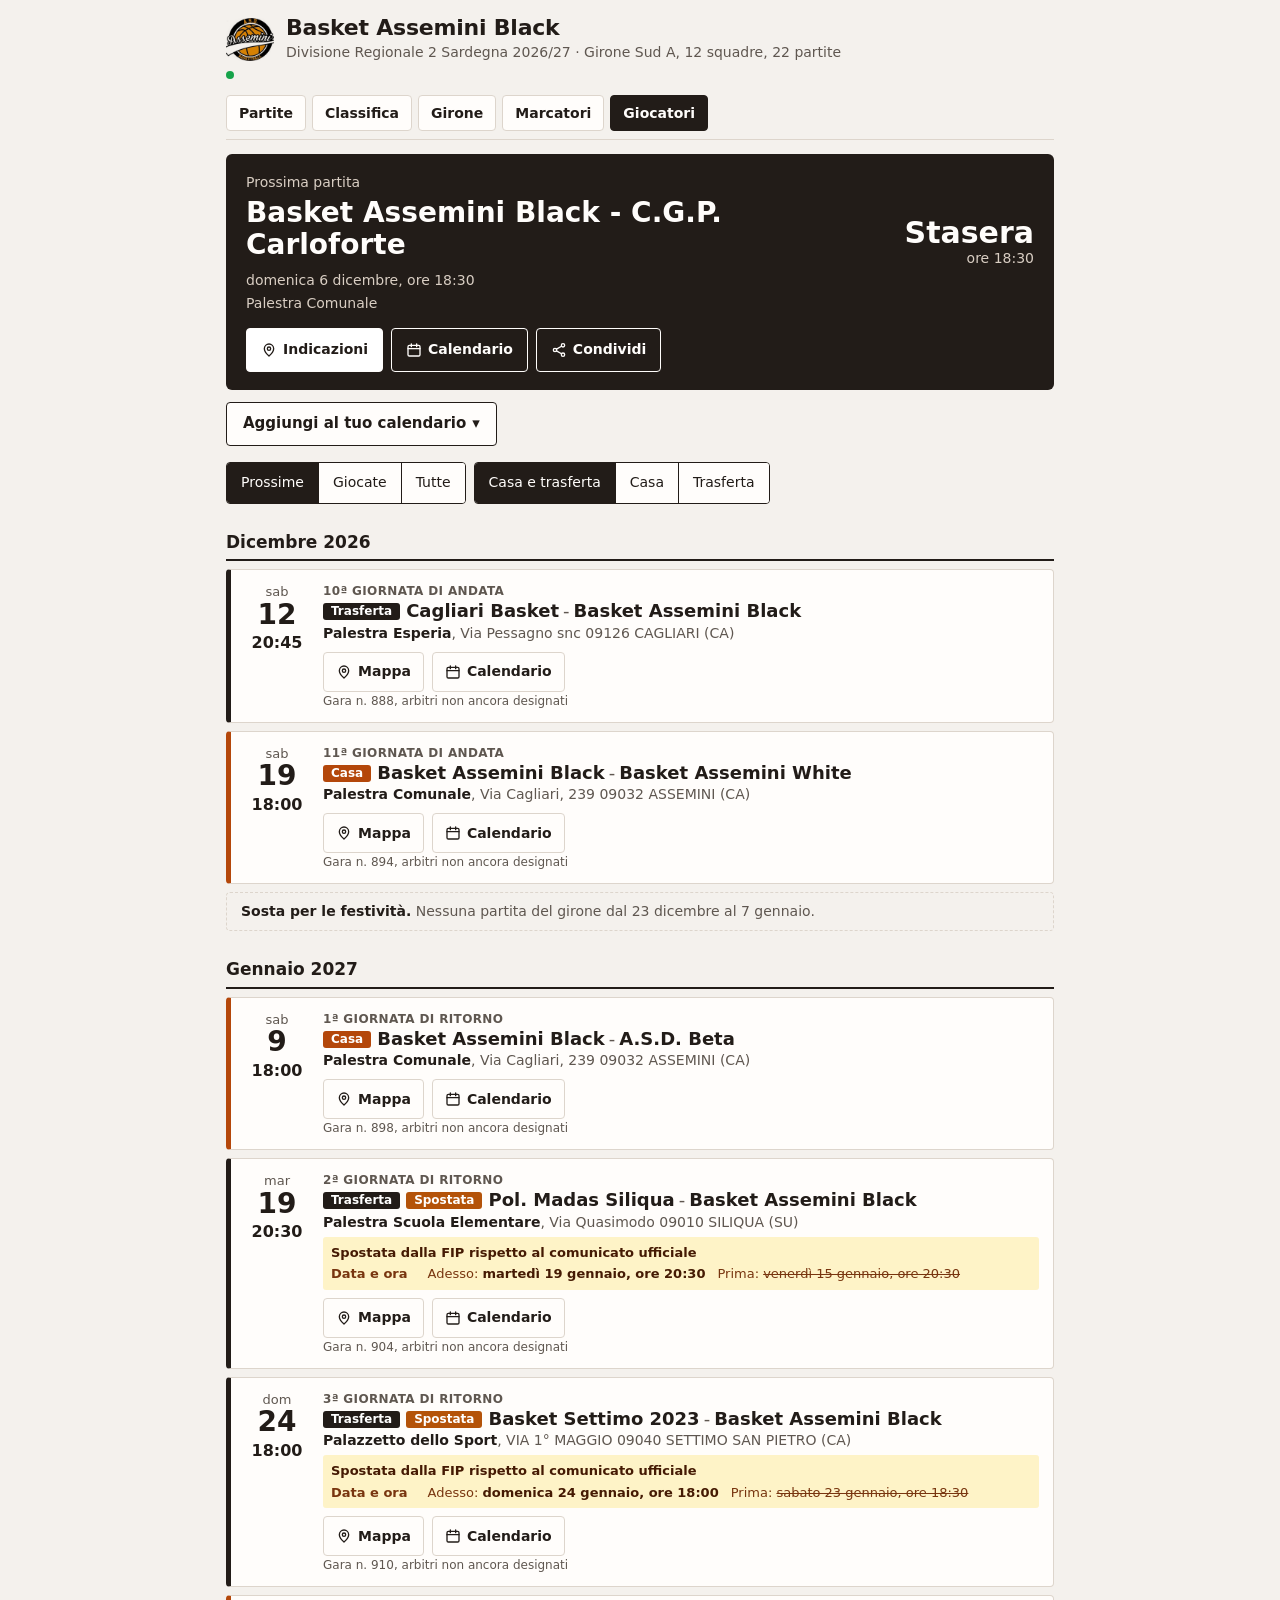
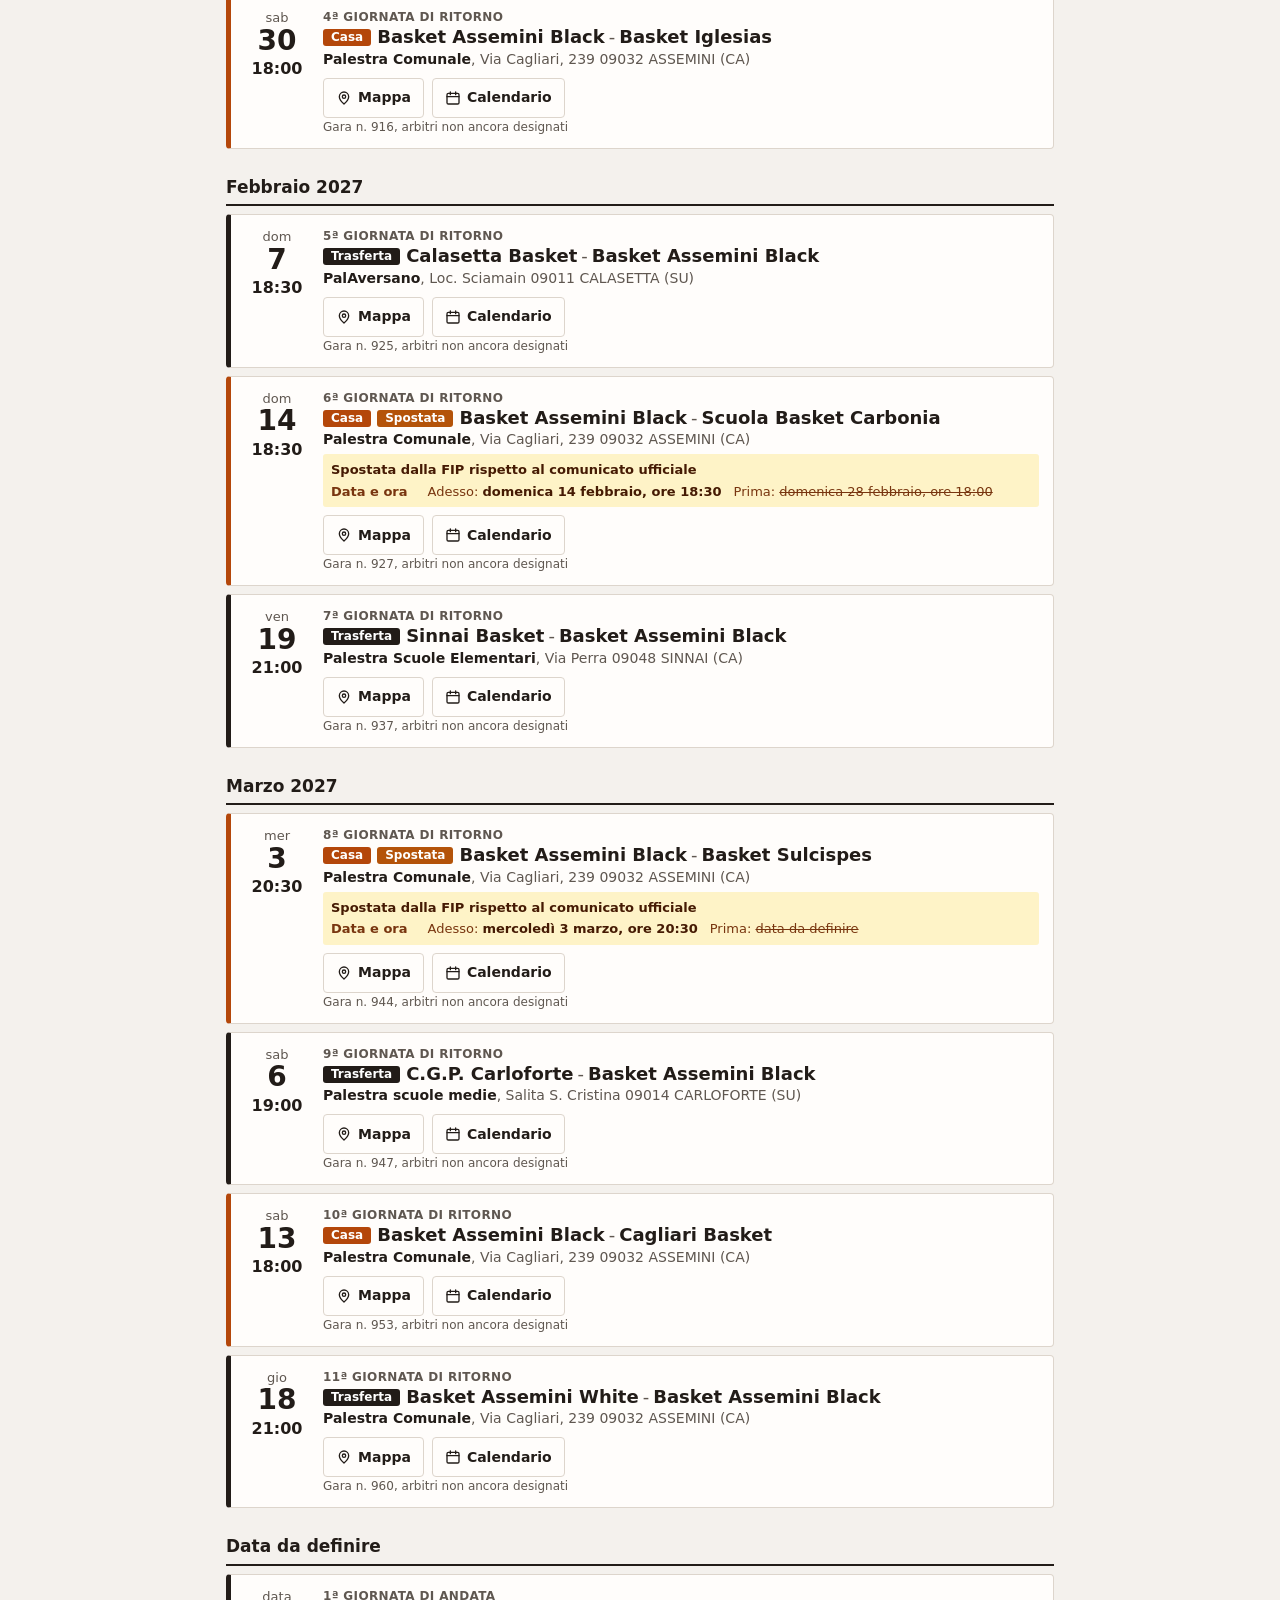
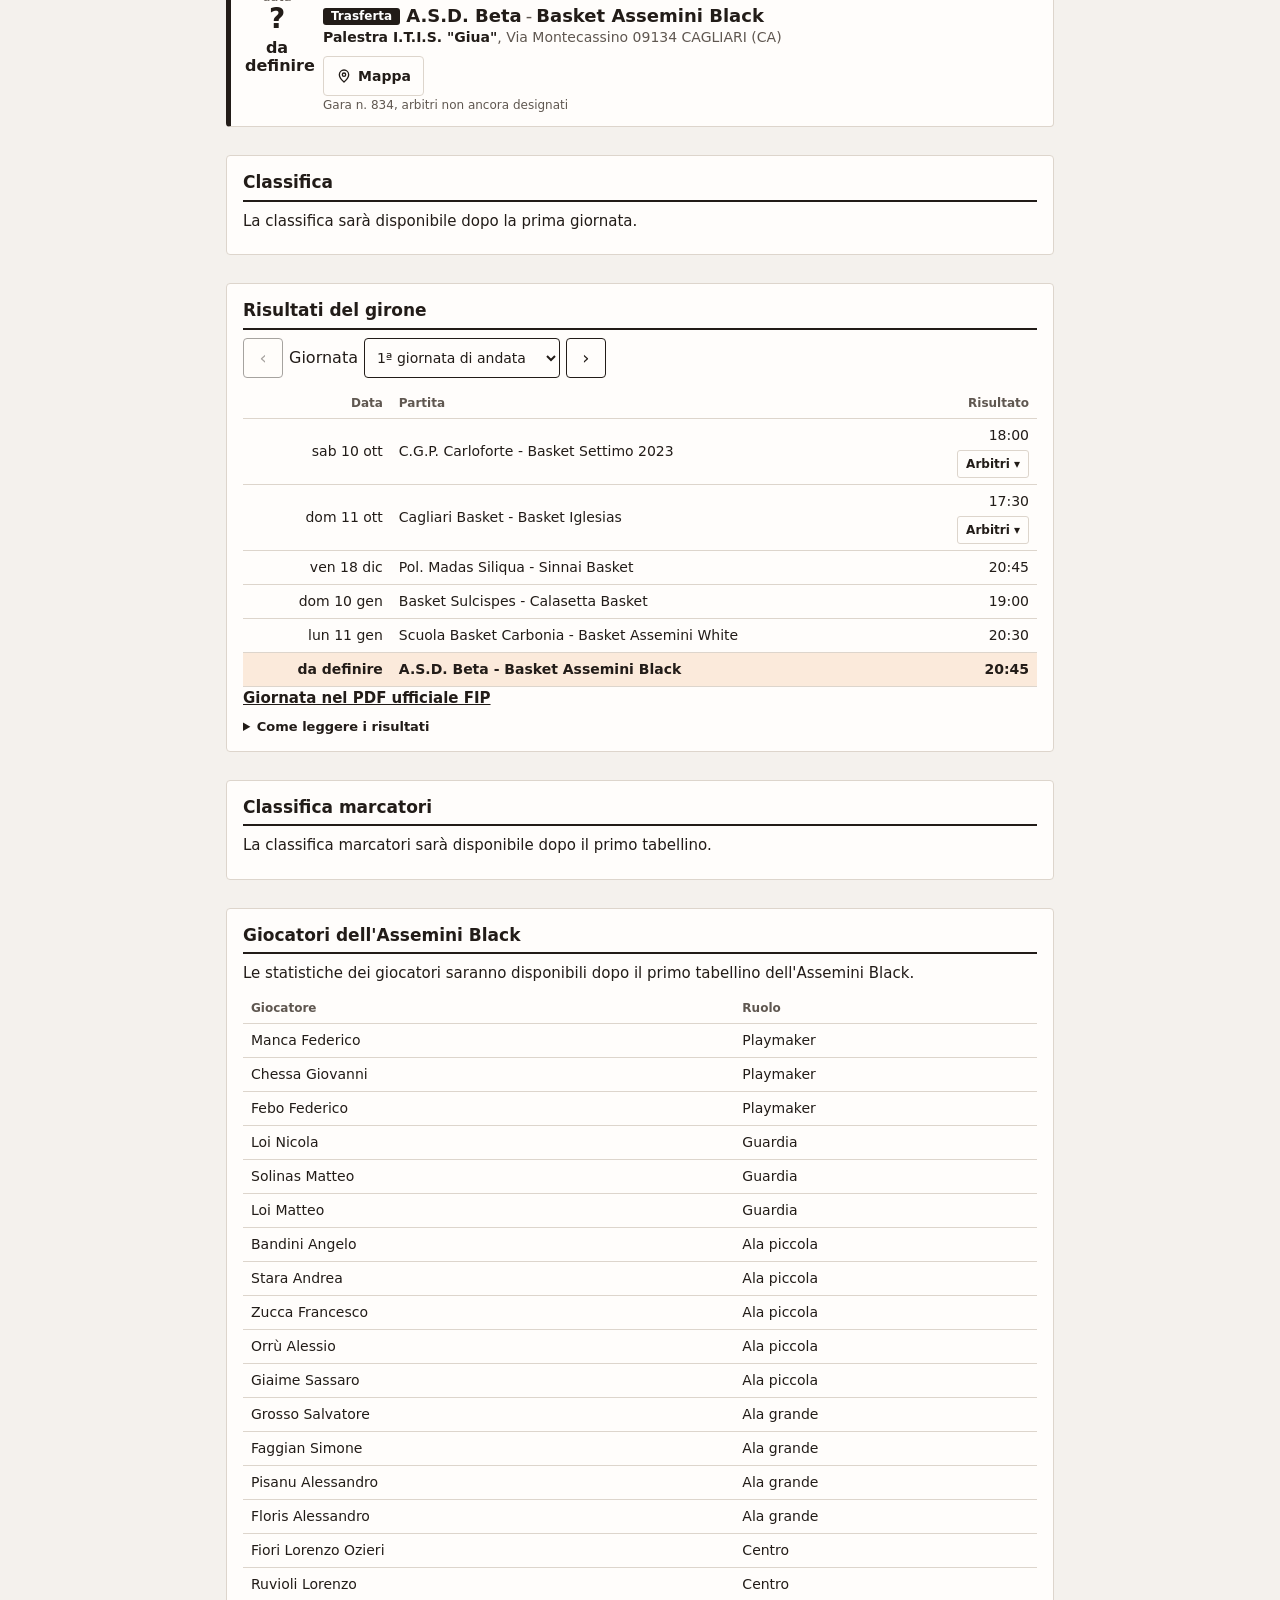
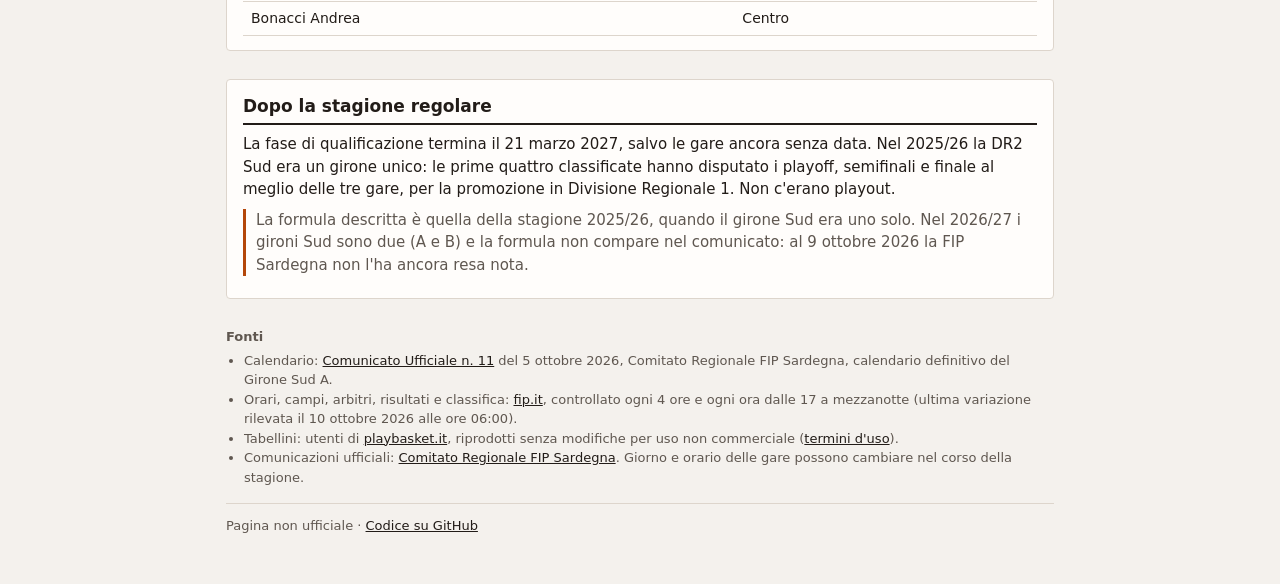
==== commit 6cffdd6a: "feat(page): show the squad as base of the team players section Before the first box score the sectio" ====
--- a/docs/index.html
+++ b/docs/index.html
@@ -81,6 +81,7 @@
 import {fmtWhen,nextGame,renderList,renderNext,renderLast,renderForm} from "./games-view.js";
 import {renderScorers,loadBoxscores} from "./boxscores.js";
 import {renderTeamPlayers} from "./team-stats.js";
+import {ROSTER} from "./roster.js";
 const FIP_TEAM="BASKET ASSEMINI BLACK";
 // Weekends with no games in the whole league: [first day with no games, text]
 const S=[
@@ -209,10 +210,14 @@
  const select=$("round-select");
  if(select) setRound(+select.value);
  refresh(); showLast(); renderScorersBox();
- const teamPlayersEl=$("team-players");
- teamPlayersEl.hidden=false;
- teamPlayersEl.innerHTML=renderTeamPlayers(ctx.boxscores,R,FIP_TEAM);
+ renderTeamPlayersBox();
  syncNav();
+}
+// the squad needs no box score: shown as soon as data.json is in, filled in when boxscores.json arrives
+function renderTeamPlayersBox(){
+ const el=$("team-players");
+ el.hidden=false;
+ el.innerHTML=renderTeamPlayers(ctx.boxscores,R,FIP_TEAM,ROSTER);
 }
 const skeleton='<div class="loading"><span class="sr-only">Caricamento dei dati FIP in corso…</span>'+'<div class="skel" aria-hidden="true"><i></i><div><i></i><i></i><i></i></div></div>'.repeat(3)+'</div>';
 async function load(){
@@ -229,7 +234,7 @@
   if(data.fip_url) $("fiplink").href=data.fip_url;
   if(data.updated_at) $("upd").textContent=" (ultima variazione rilevata il "+new Date(data.updated_at).toLocaleString("it-IT",{dateStyle:"long",timeStyle:"short"})+")";
   showNext(); showLast(); refresh();
-  showForm(); renderStandingsBox(data.standings); renderLeague(data.rounds); renderNotices(data.notices);
+  showForm(); renderStandingsBox(data.standings); renderLeague(data.rounds); renderNotices(data.notices); renderTeamPlayersBox();
   syncNav();
  }catch(err){showError(err)}
  finally{clearTimeout(slow)}
--- a/docs/styles.css
+++ b/docs/styles.css
@@ -186,6 +186,7 @@
 .scorers-more summary{cursor:pointer;font-weight:600;color:var(--ink);margin:8px 0}
 .team-players th:nth-child(2),.team-players td:nth-child(2){text-align:right}
 .team-players td:first-child,.team-players th:first-child{text-align:left;white-space:normal}
+.team-players.squad th:nth-child(2),.team-players.squad td:nth-child(2){text-align:left}
 .pl-btn{font:inherit;font-weight:600;color:var(--ink);background:none;border:0;padding:0;cursor:pointer;text-align:left}
 .pl-btn::before{content:"▸ "}.pl-btn[aria-expanded=true]::before{content:"▾ "}
 .pl-detail td{text-align:left;white-space:normal;background:var(--bg);font-size:14px}
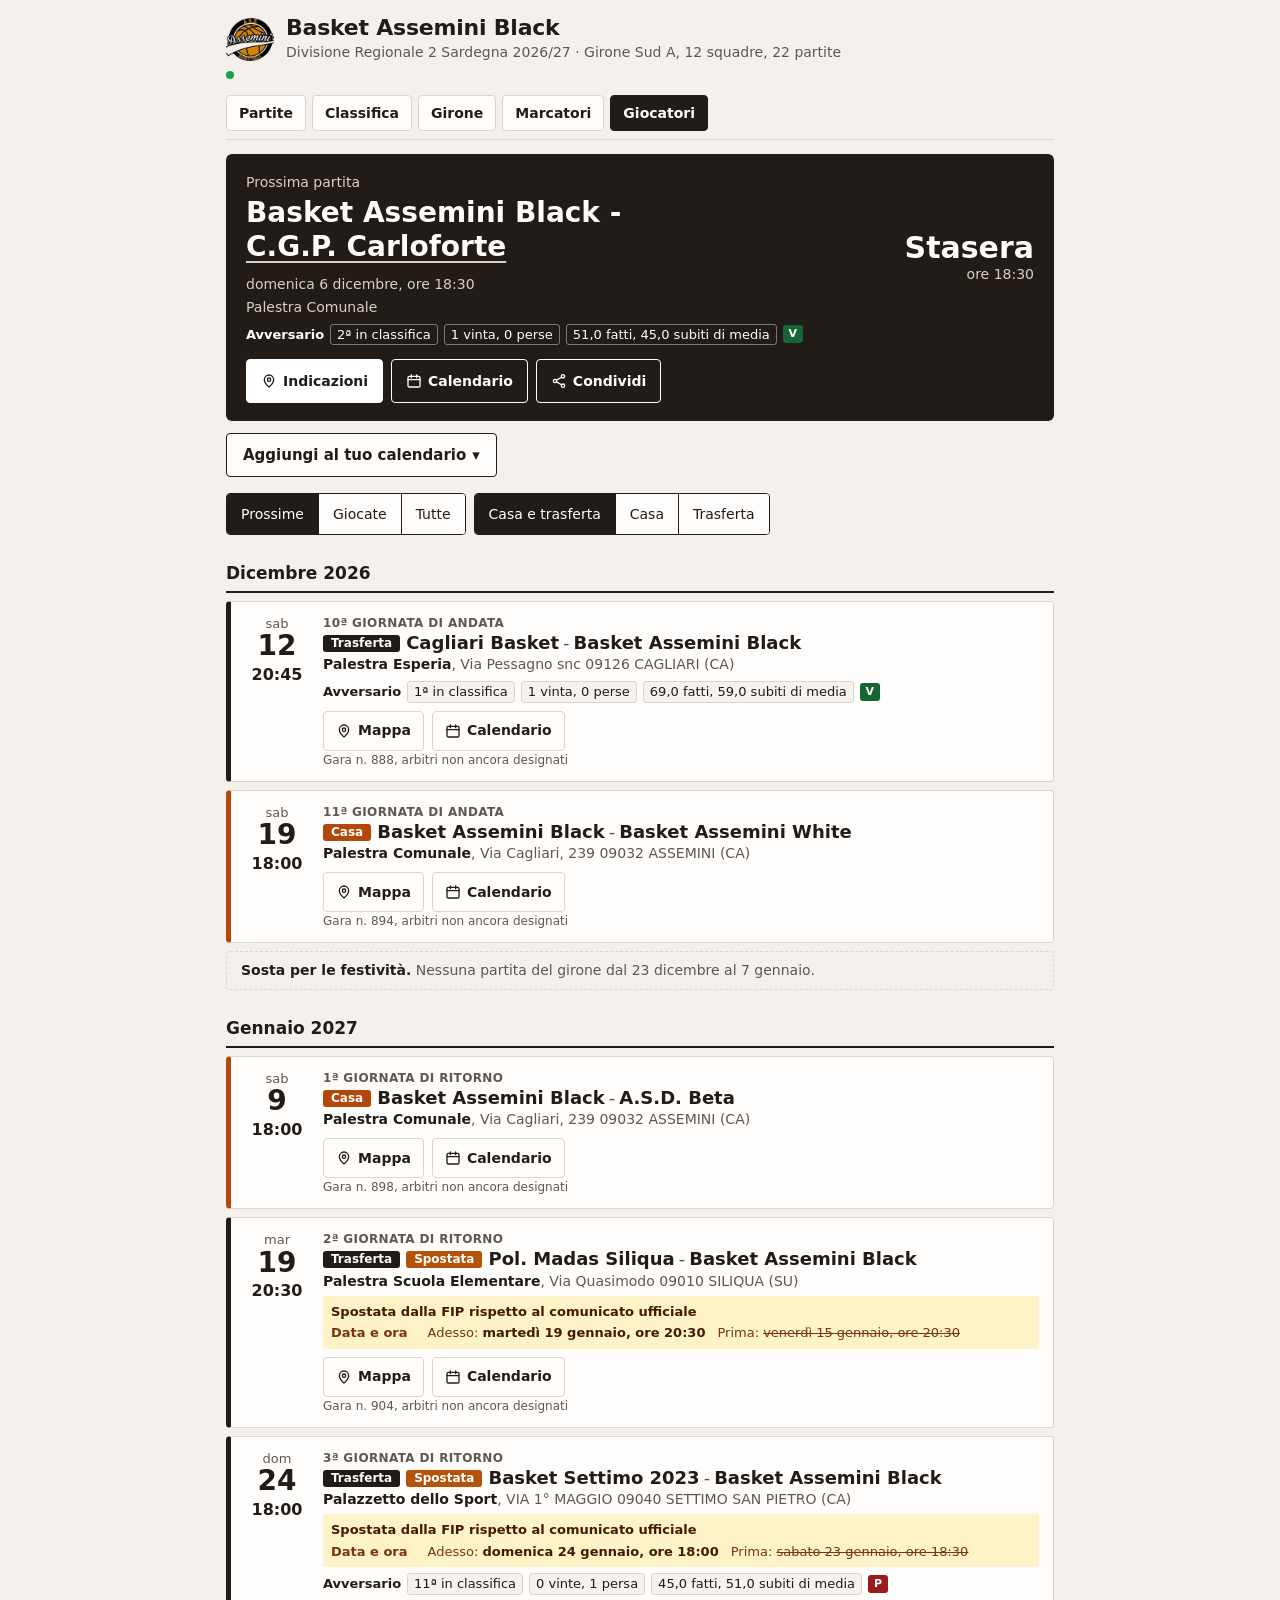
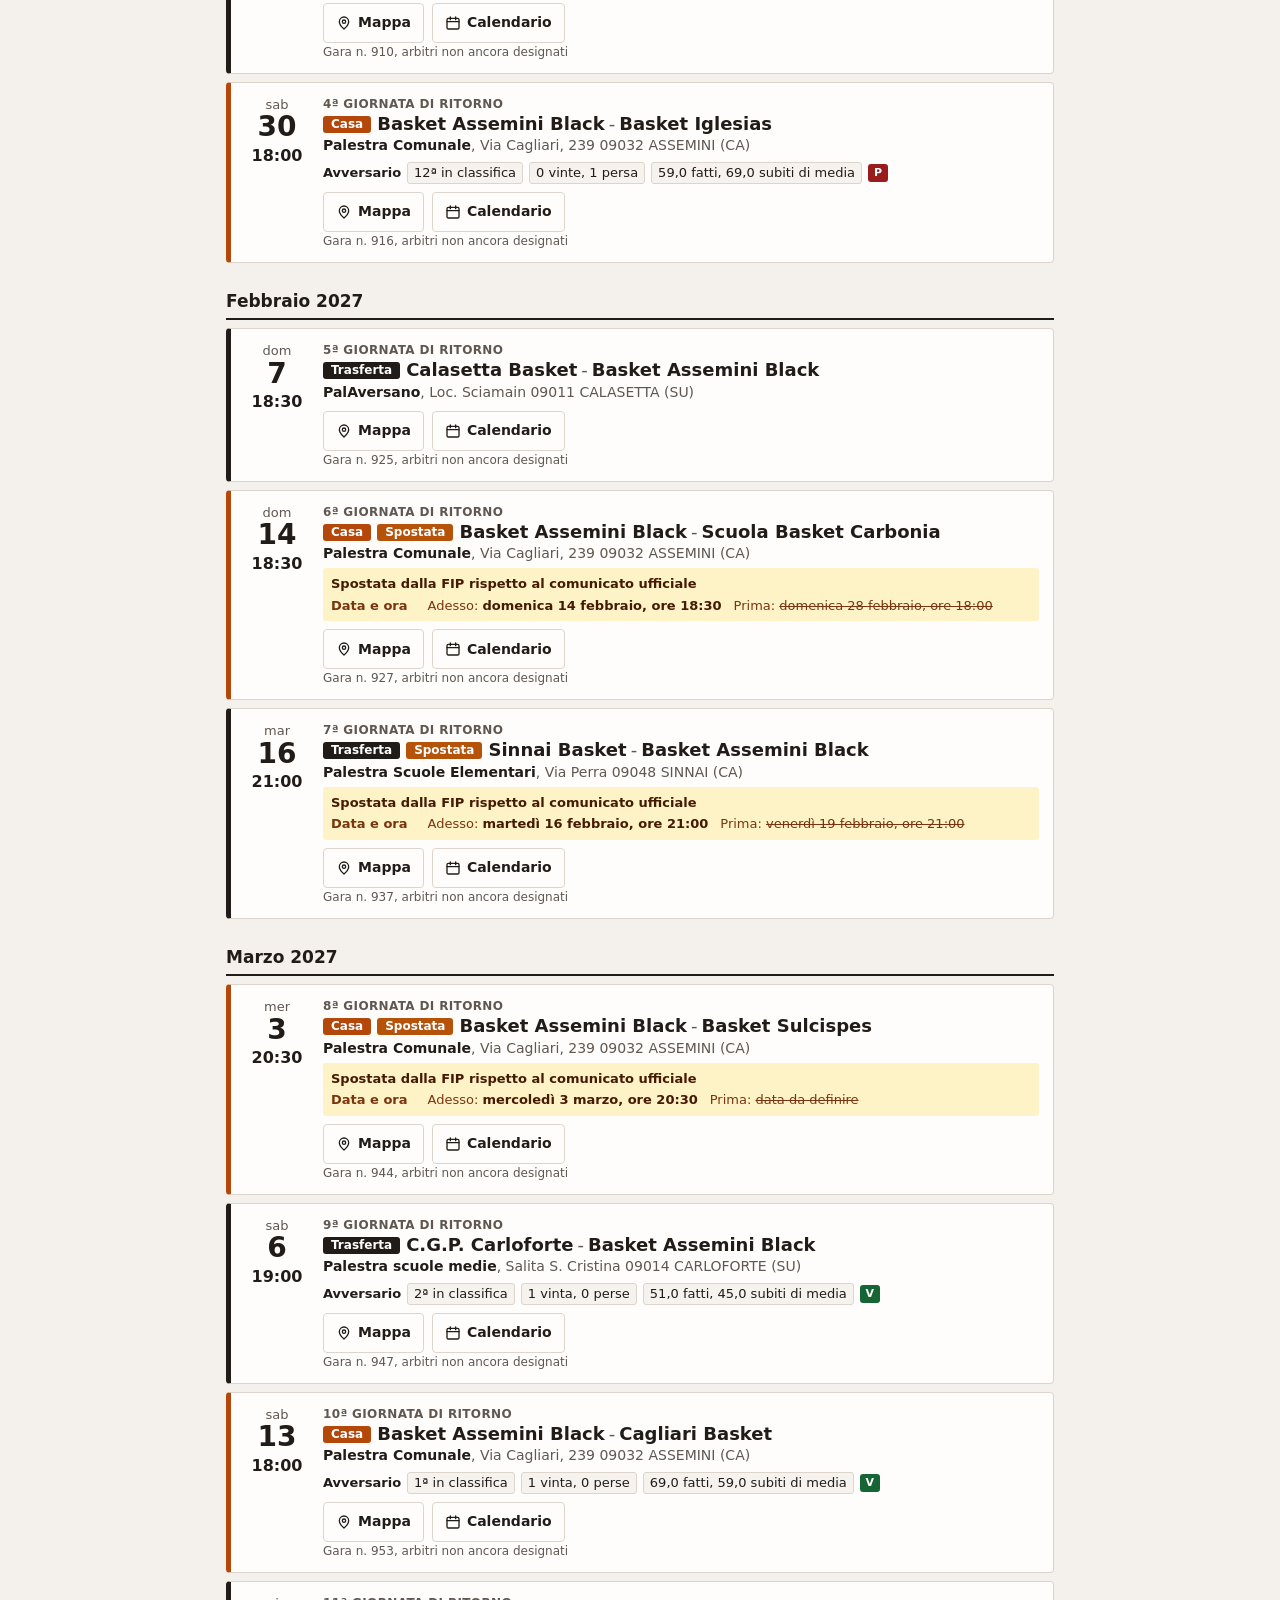
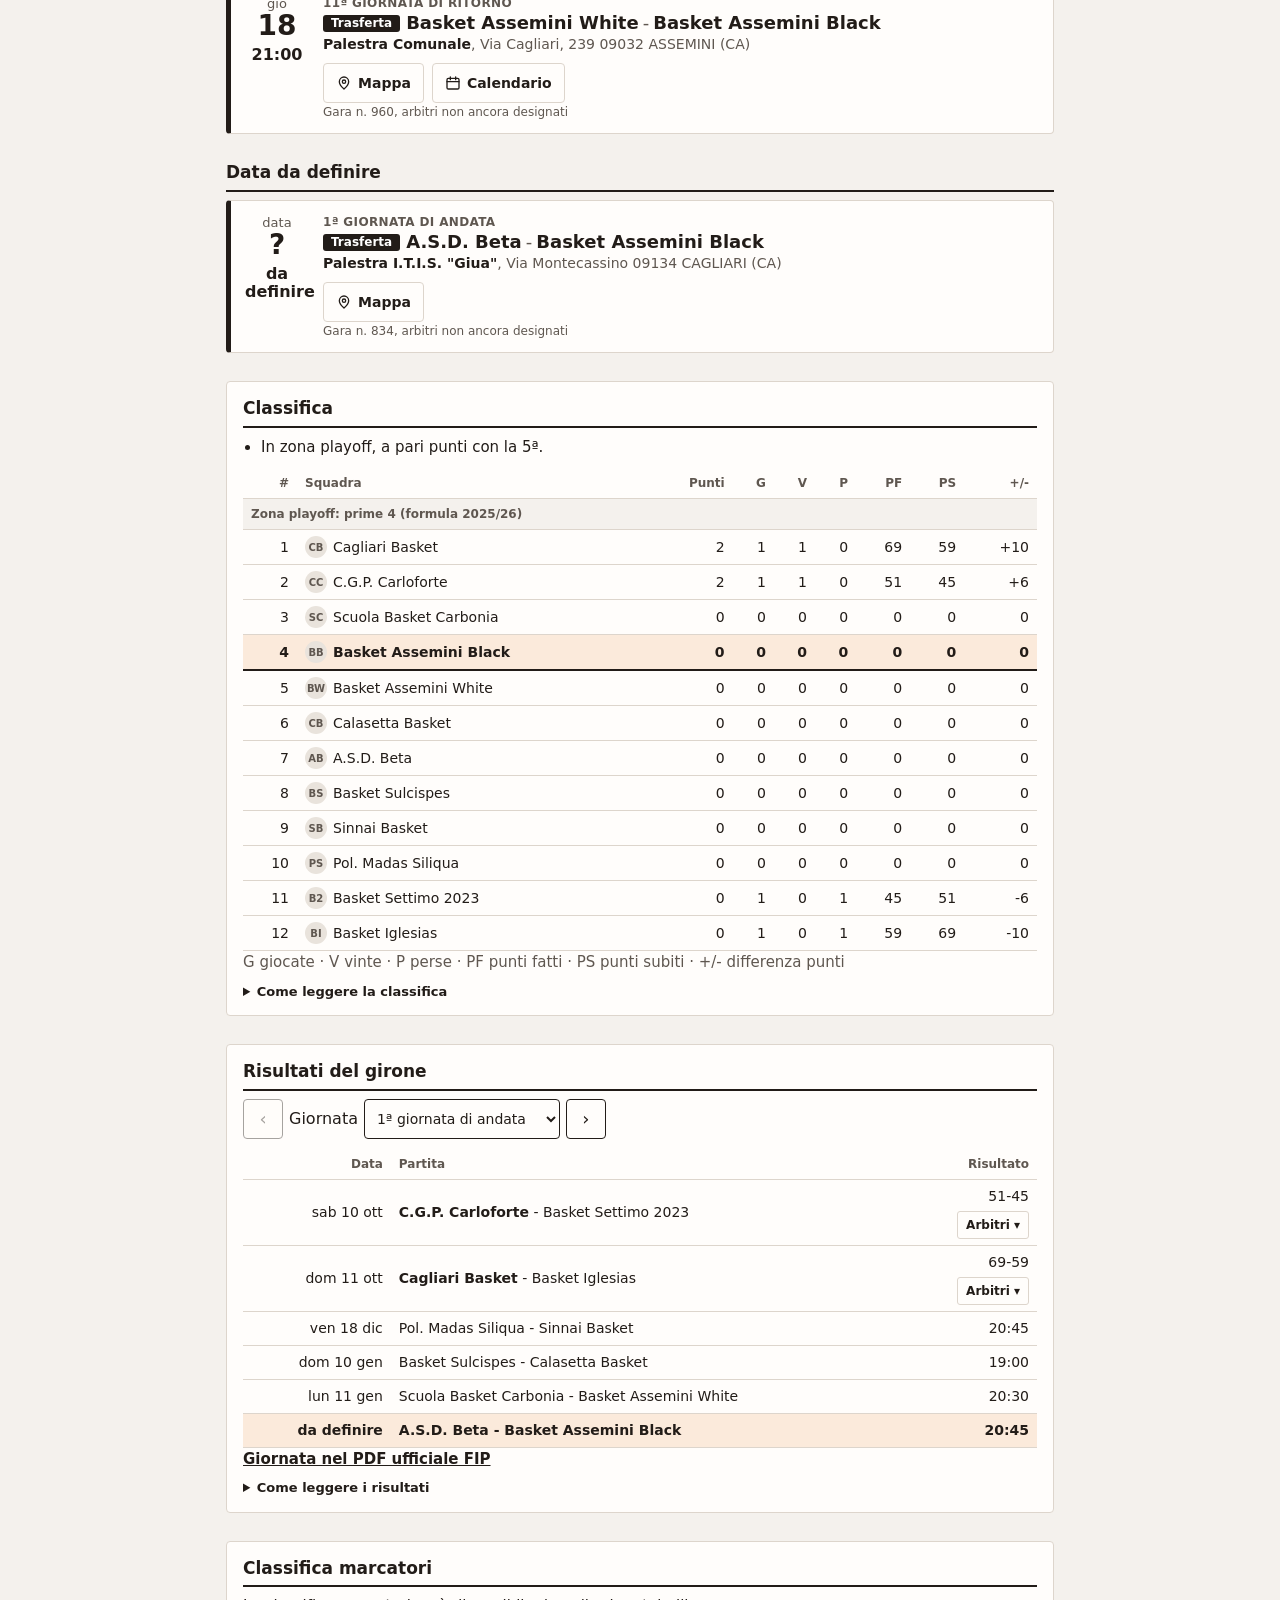
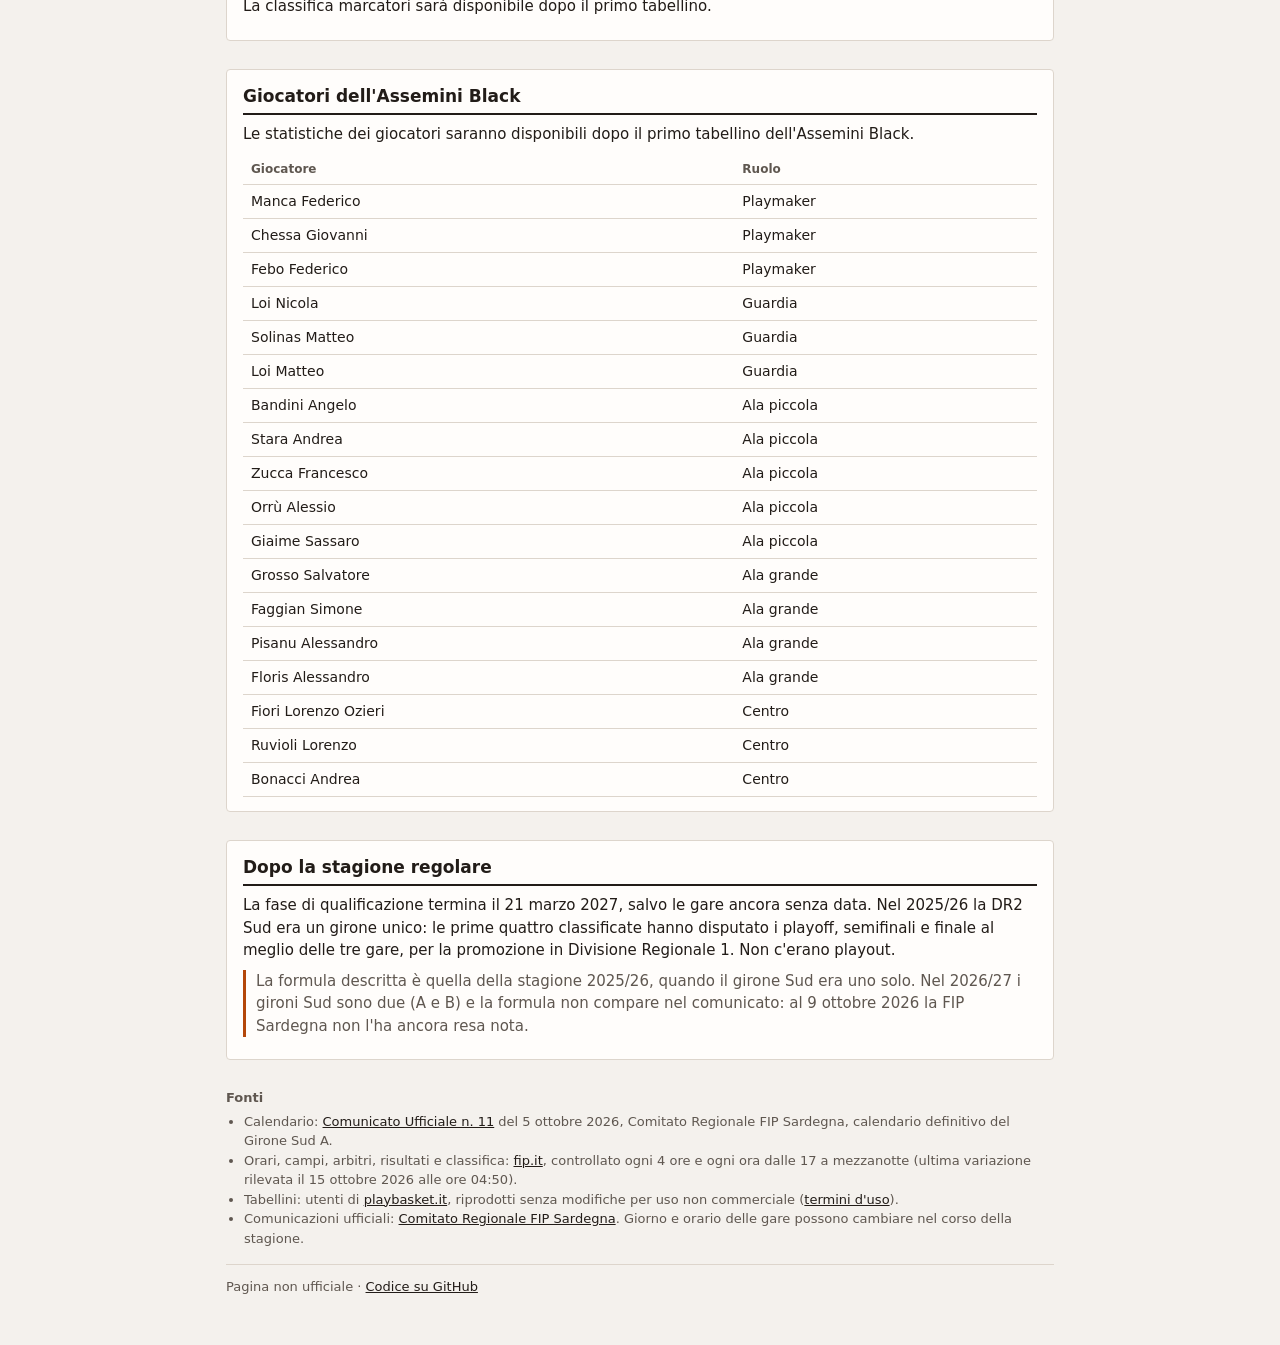
==== commit 06a46621: "feat(page): open the opponent card from the next game box Ported from the Serie C sister project. Th" ====
--- a/docs/index.html
+++ b/docs/index.html
@@ -73,6 +73,7 @@
 </ul>
 <p class="repo">Pagina non ufficiale · <a href="https://github.com/AndreaBonn/campionato-promozione-26-27" target="_blank" rel="noopener">Codice su GitHub</a></p></footer>
 </div>
+<dialog id="opp-dlg" class="opp-dlg" aria-labelledby="opp-title"><div class="opp-in"><button type="button" class="opp-close" id="opp-close">Chiudi</button><div id="opp-body"></div></div></dialog>
 <script type="module">
 import {noticeHeadline,noticePrefix} from "./notice-rules.js";
 import {esc,roundLabel as label,place,formSummary,pickRound,isFipNoticeLink} from "./page-rules.js";
@@ -81,6 +82,7 @@
 import {fmtWhen,nextGame,renderList,renderNext,renderLast,renderForm} from "./games-view.js";
 import {renderScorers,loadBoxscores} from "./boxscores.js";
 import {renderTeamPlayers} from "./team-stats.js";
+import {renderOpponent} from "./opponent-view.js";
 import {ROSTER} from "./roster.js";
 const FIP_TEAM="BASKET ASSEMINI BLACK";
 // Weekends with no games in the whole league: [first day with no games, text]
@@ -89,7 +91,7 @@
 const SLOW_LOAD_MS=15000, CLOCK_TICK_MS=60000;
 const today=new Date(); today.setHours(0,0,0,0);
 let R=[], checkedAt=null, side="all", mode="upcoming", scorersOnly=null;
-const ctx={games:[],rounds:[],standings:[],logos:{},boxscores:{},today,fipTeam:FIP_TEAM,breaks:S};
+const ctx={games:[],rounds:[],standings:[],logos:{},boxscores:{},boxscoresLoad:"loading",today,fipTeam:FIP_TEAM,breaks:S};
 const $=id=>document.getElementById(id);
 
 const refresh=()=>{if(ctx.games.length) $("list").innerHTML=renderList(ctx,side,mode)};
@@ -239,7 +241,17 @@
  }catch(err){showError(err)}
  finally{clearTimeout(slow)}
 }
-const reload=()=>load().then(()=>loadBoxscores(applyBoxscores));
+// the opponent card (hero button): native modal dialog, Esc and focus return come with it
+const dlg=$("opp-dlg");
+let oppTeam=null, oppTrigger=null;
+// a re-render (late box scores, reload) keeps the reader's scroll position
+const showOpponent=()=>{if(!oppTeam) return;const y=dlg.scrollTop;$("opp-body").innerHTML=renderOpponent(oppTeam,ctx);dlg.scrollTop=y};
+$("opp-close").onclick=()=>dlg.close();
+// the dialog itself is hit only on the backdrop: .opp-in covers its whole box
+dlg.onclick=e=>{if(e.target===dlg) dlg.close()};
+// a reload while open replaces the hero, and its button with it: focus the new one
+dlg.onclose=()=>{if(!oppTrigger?.isConnected) document.querySelector("#next .opp-btn")?.focus()};
+const reload=()=>load().then(()=>loadBoxscores(applyBoxscores)).then(ok=>{ctx.boxscoresLoad=ok?"ready":"failed";if(dlg.open) showOpponent()});
 // section links: hidden while their section is, the one on screen marked as current
 const navLinks=[...document.querySelectorAll(".secnav a")];
 function syncNav(){navLinks.forEach(a=>{a.hidden=document.querySelector(a.getAttribute("href")).hidden})}
@@ -253,6 +265,8 @@
 document.querySelectorAll(".bar button[data-mode]").forEach(b=>b.onclick=()=>{mode=b.dataset.mode;pressOnly("data-mode",mode);refresh()});
 // rendered markup: disclosure rows (round table, team players) and the scorers filter
 document.addEventListener("click",e=>{
+ const o=e.target.closest("[data-opponent]");
+ if(o){oppTeam=o.dataset.opponent;oppTrigger=o;showOpponent();dlg.showModal();return}
  const t=e.target.closest(".tbx,.pl-btn");
  if(t){const open=t.getAttribute("aria-expanded")!=="true";t.setAttribute("aria-expanded",open);$(t.getAttribute("aria-controls")).hidden=!open;return}
  const f=e.target.closest("[data-scorers]");
--- a/docs/styles.css
+++ b/docs/styles.css
@@ -225,3 +225,28 @@
 .update-notice button:disabled{opacity:.75;cursor:progress}
 /* keep the last games reachable above the notice */
 body:has(.update-notice:not([hidden])) .wrap{padding-bottom:180px}
+/* opponent card: hero trigger and native modal dialog (top layer, the modal tier) */
+.opp-btn{font:inherit;color:inherit;background:none;border:0;padding:2px 0;margin:0;cursor:pointer;text-align:inherit;text-decoration:underline;text-decoration-thickness:2px;text-underline-offset:5px;text-decoration-color:var(--brand-mut)}
+.opp-btn:hover{text-decoration-color:currentColor}
+.next .opp-btn:focus-visible{outline:3px solid #fff;outline-offset:2px}
+.opp-dlg{width:min(calc(100% - 32px),40rem);max-width:none;max-height:calc(100% - 32px);overflow:auto;padding:0;border:1px solid var(--line);border-radius:6px;background:var(--card);color:var(--ink)}
+.opp-dlg::backdrop{background:rgba(10,20,40,.6)}
+.opp-in{padding:16px}
+.opp-close{position:sticky;top:0;float:right;z-index:1;font:inherit;font-size:14px;font-weight:600;min-height:44px;padding:6px 14px;border:1px solid var(--ink);border-radius:4px;background:var(--card);color:var(--ink);cursor:pointer}
+.opp-close:hover{background:var(--me-bg)}
+.opp-head{display:flex;gap:12px;align-items:flex-start}
+.opp-head .crest{width:56px;height:56px;margin:0;flex:none}
+.opp-head h2{margin:0;padding:0;border:0;font-size:21px;text-transform:none;line-height:1.2}
+.opp-head p{margin:2px 0 0;font-size:14px;color:var(--mut)}
+.opp-head .badges{margin-top:6px}
+.opp-head .badge{width:22px;height:20px;line-height:20px;font-size:12px}
+.opp-dlg h3{clear:both;font-size:15px;margin:20px 0 6px;padding-bottom:3px;border-bottom:1px solid var(--line)}
+.opp-dlg td:first-child,.opp-dlg th:first-child{text-align:left}
+.opp-games td:last-child{white-space:nowrap}
+.opp-scorers td:nth-child(2),.opp-scorers th:nth-child(2){text-align:right}
+.opp-games .tag.prov{margin-left:4px}
+.opp-empty{margin:0;font-size:14px;color:var(--mut)}
+.opp-dlg .note{margin:6px 0 0}
+.opp-sanc{font-size:13px}
+.opp-sanc ul{margin:0;padding-left:18px}
+.opp-sanc details.sanc{margin:8px 0 0}
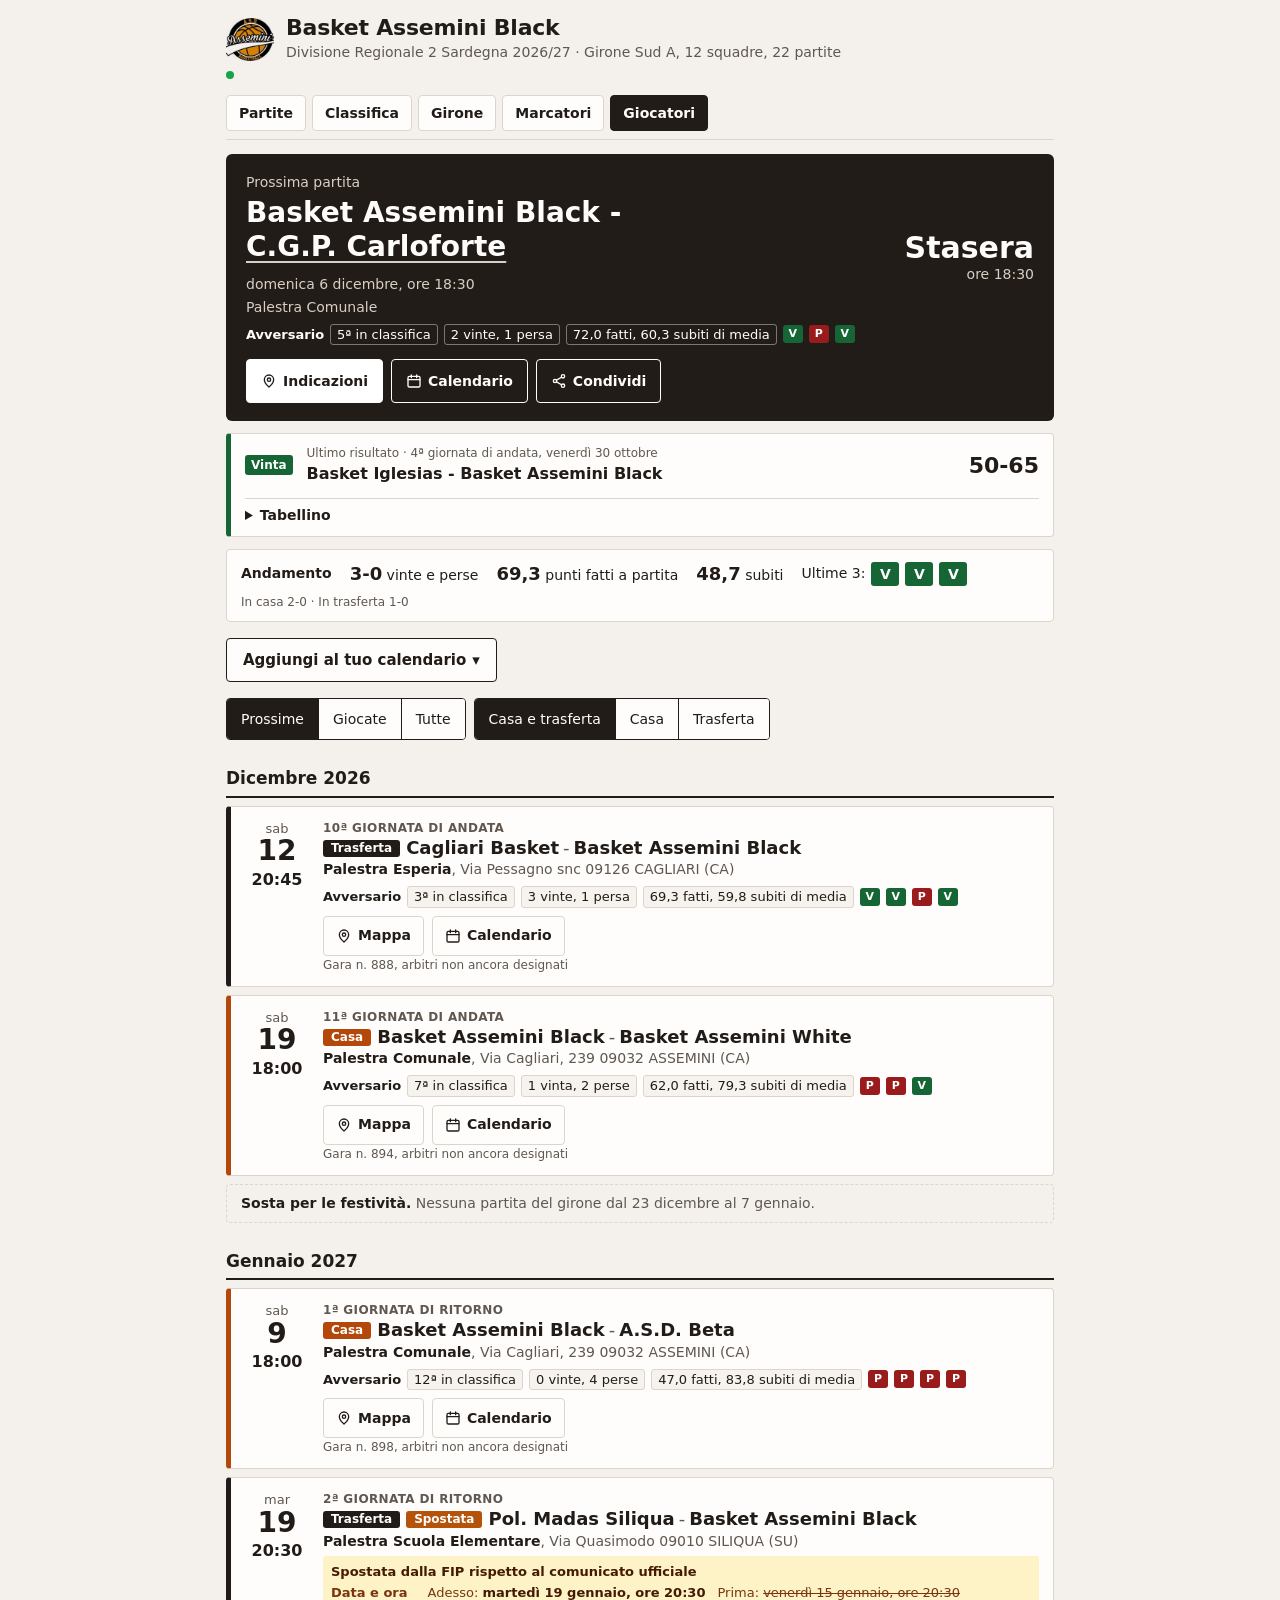
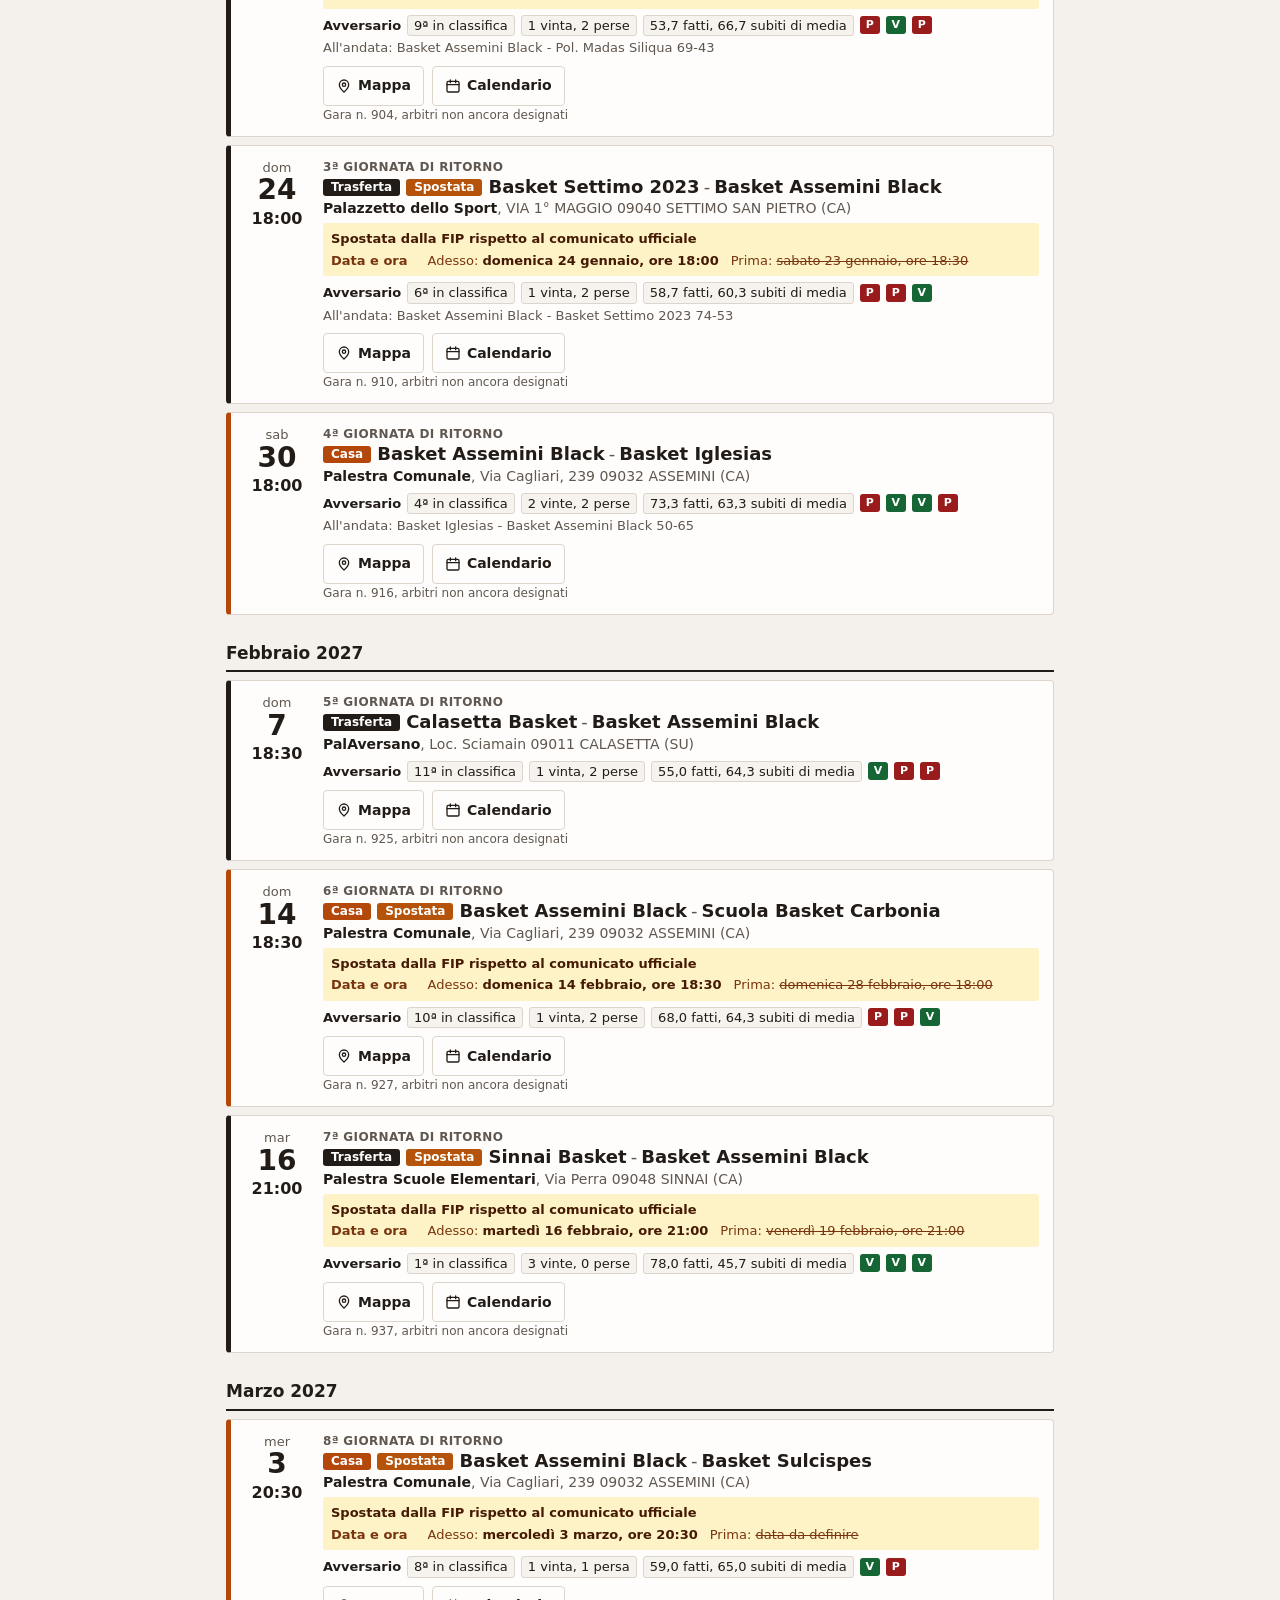
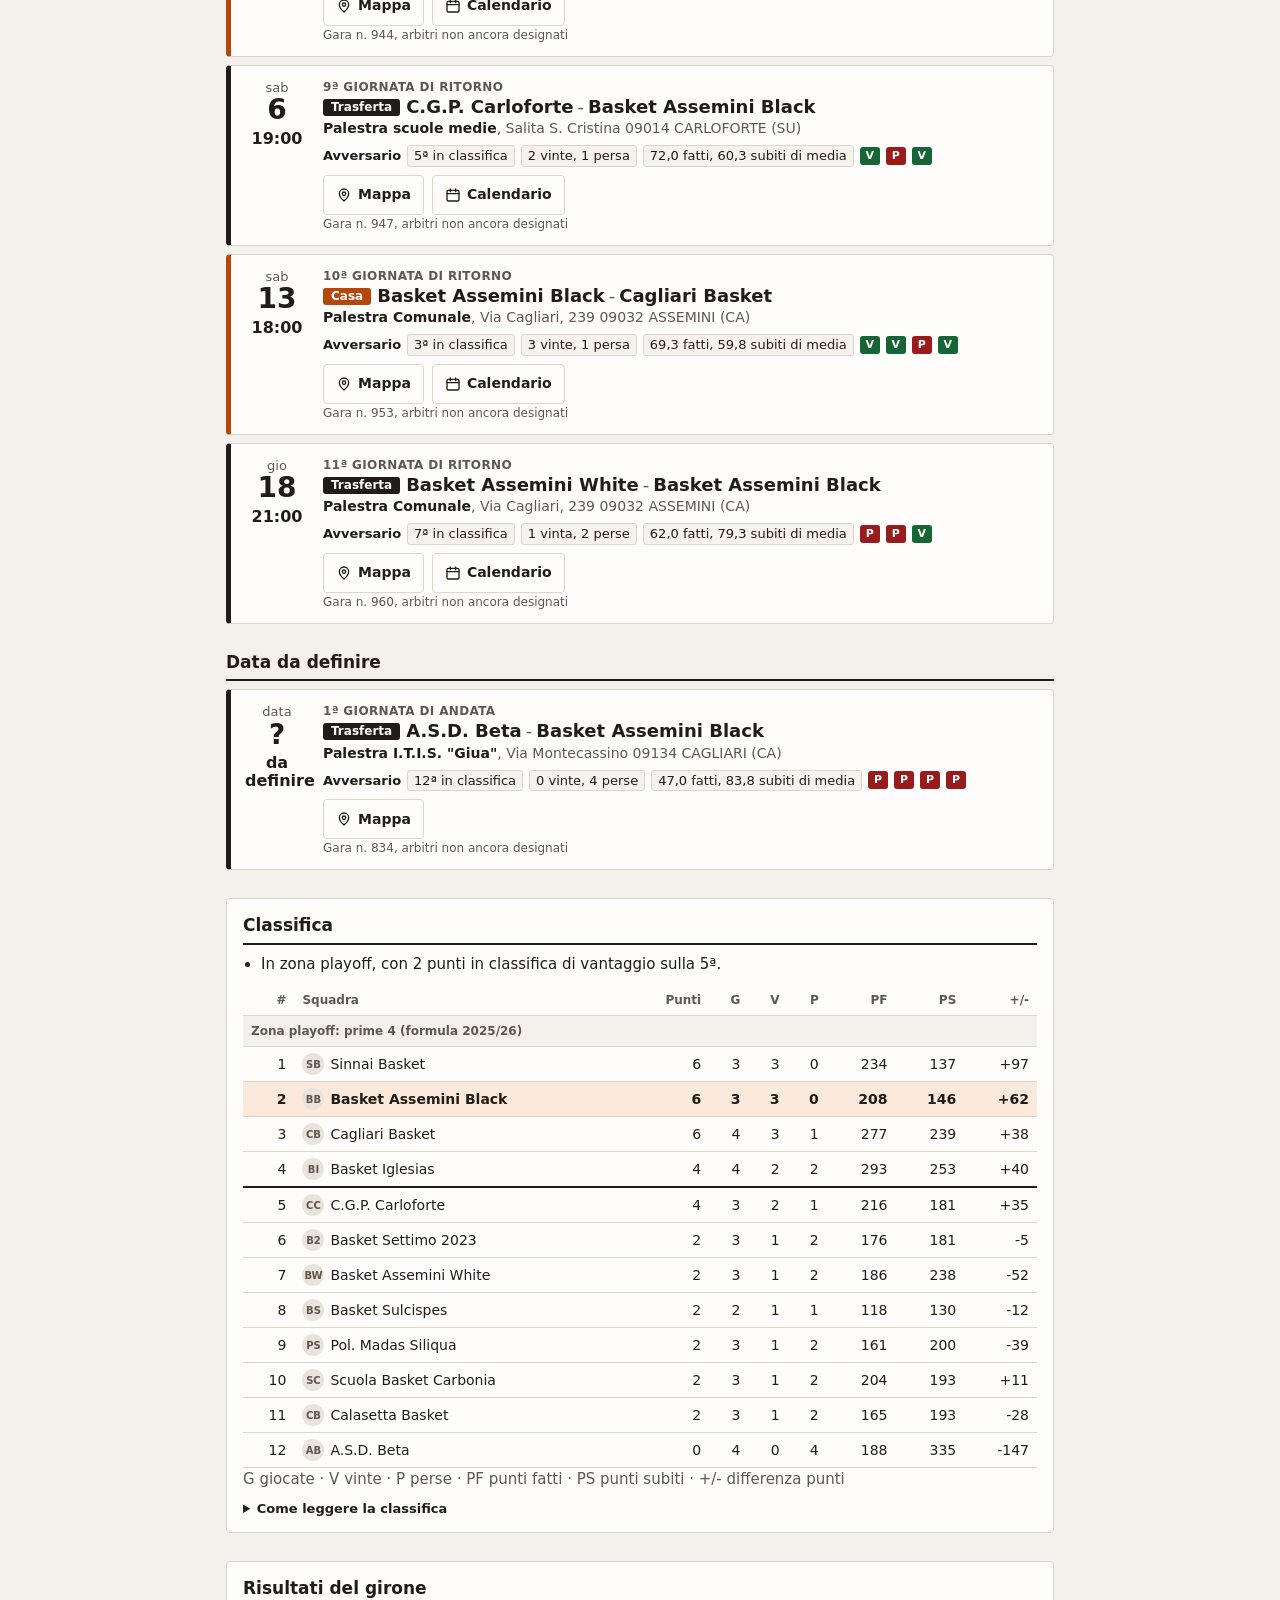
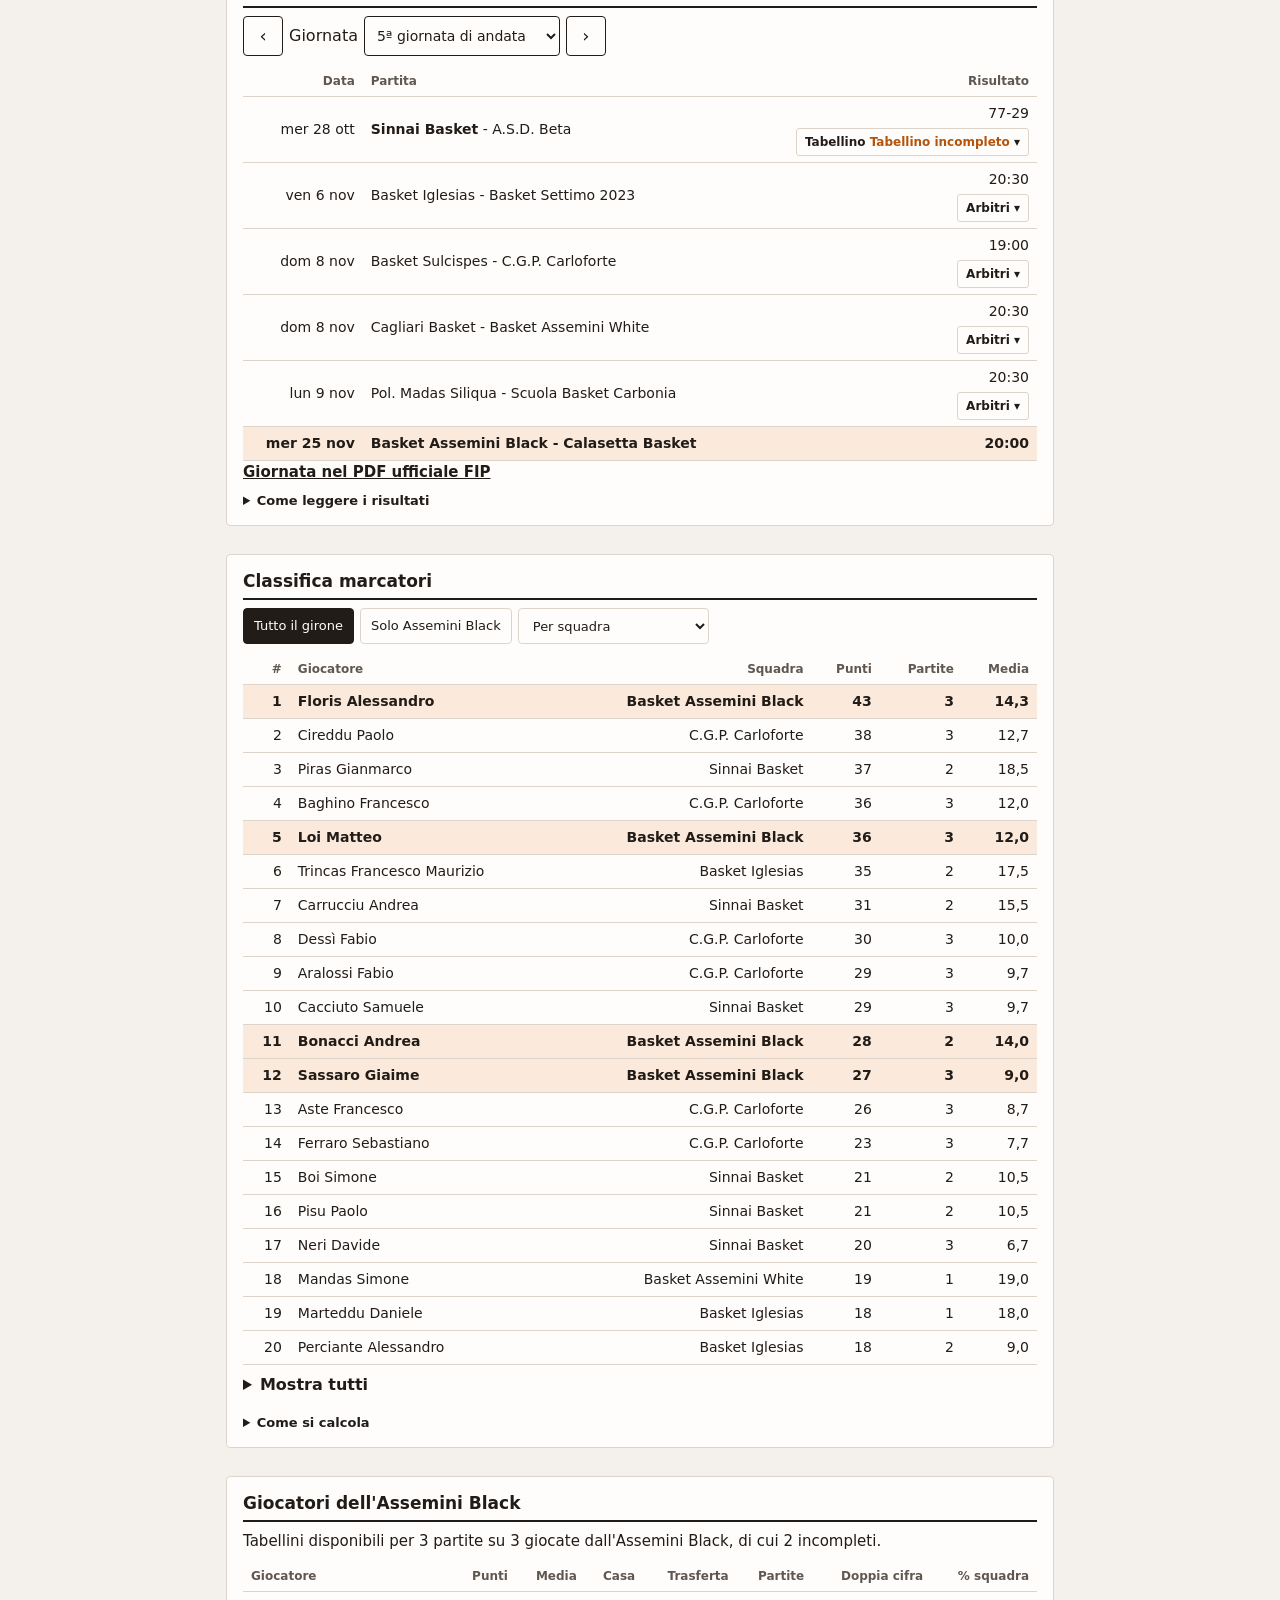
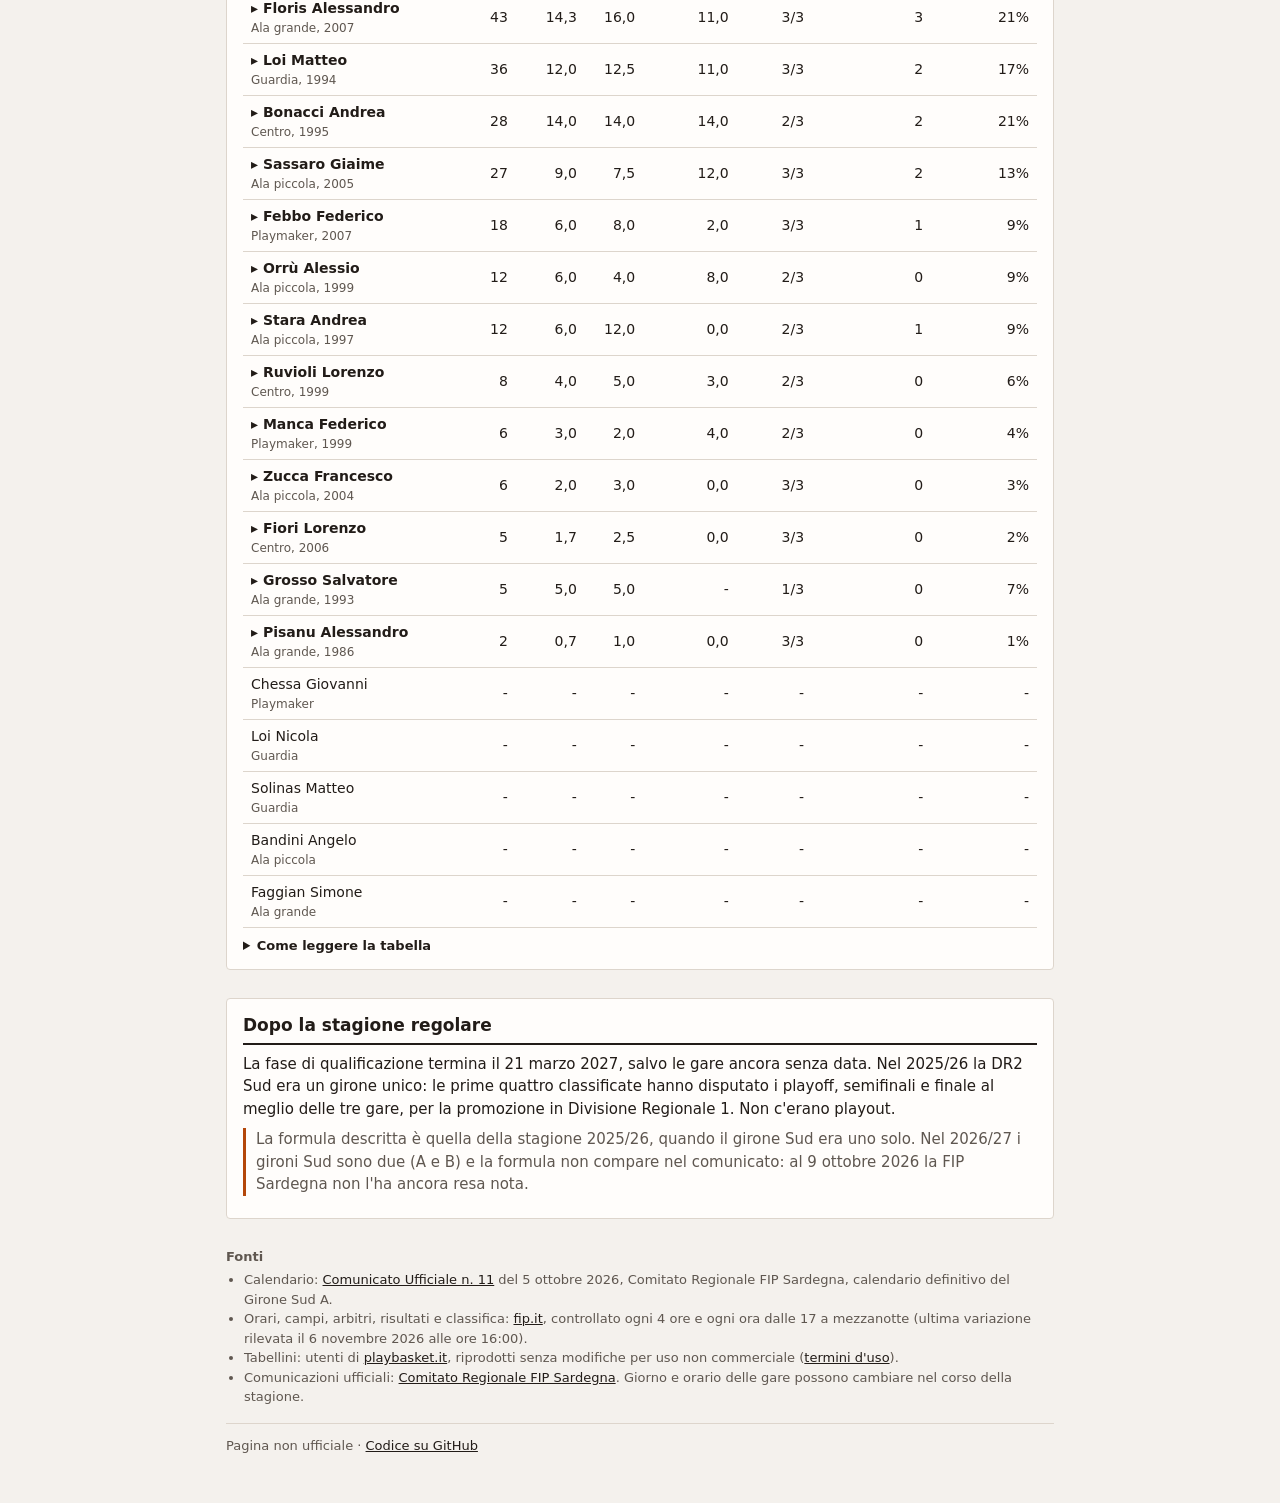
==== commit 58312f65: "feat(page): show final positions still possible and the exact ones decided Port of the sister projec" ====
--- a/docs/index.html
+++ b/docs/index.html
@@ -79,6 +79,7 @@
 import {esc,roundLabel as label,place,formSummary,pickRound,isFipNoticeLink} from "./page-rules.js";
 import {relativeAge} from "./view-rules.js";
 import {renderStandings,renderRoundTable} from "./tables-view.js";
+import {positionRanges} from "./standings-math.js";
 import {fmtWhen,nextGame,renderList,renderNext,renderLast,renderForm} from "./games-view.js";
 import {renderScorers,loadBoxscores} from "./boxscores.js";
 import {renderTeamPlayers} from "./team-stats.js";
@@ -124,7 +125,7 @@
 function renderStandingsBox(rows){
  const el=$("standings");
  el.hidden=false;
- el.innerHTML=renderStandings(rows,FIP_TEAM,ctx.logos);
+ el.innerHTML=renderStandings(rows,FIP_TEAM,ctx.logos,positionRanges(rows,ctx.rounds));
 }
 function setRound(i){
  const sel=$("round-select");
--- a/docs/styles.css
+++ b/docs/styles.css
@@ -154,6 +154,12 @@
 .tm .crest{flex:none;display:inline-block}
 .initials{display:inline-grid;place-items:center;width:22px;height:22px;border-radius:50%;background:var(--skel);color:var(--mut);font-size:10px;font-weight:800;margin-right:6px;flex:none}
 .zone{margin:0 0 10px;padding-left:18px;font-size:15px}
+.decided{margin:0 0 12px;padding:10px 12px;border:1px solid var(--line);border-radius:6px;background:var(--chip-bg)}
+.decided h3{margin:0 0 6px;font-size:15px}
+.decided ul{margin:0;padding-left:18px;font-size:15px}
+.decided .me{font-weight:800}
+small.poss-sm{display:none;font-size:12px;font-weight:400;color:var(--mut)}
+td.poss{white-space:nowrap}
 .legend-mini{font-size:12px;color:var(--mut);margin:6px 0 0}
 .howto summary{font-size:13px;font-weight:600;color:var(--ink);cursor:pointer;margin-top:8px}
 .howto p{font-size:13px;color:var(--mut);margin:4px 0 0}
@@ -208,7 +214,8 @@
  .g{grid-template-columns:52px 1fr;padding:10px}.d b{font-size:24px}
  .teams{display:flex;flex-direction:column;gap:2px}.teams em{display:none}
  .next{padding:14px 16px;column-gap:12px}.next .m{font-size:20px}.next .w{grid-row:1/span 2;align-self:start}.next .w b{font-size:24px}.next .info{grid-column:1/-1}
- .pfps,.opt,.team-col{display:none}
+ .pfps,.opt,.team-col,.poss{display:none}
+ small.poss-sm{display:block}
  small.team-sm{display:block}
 }
 /* update notice: toast layer (z-index 500), above the page content, never modal */
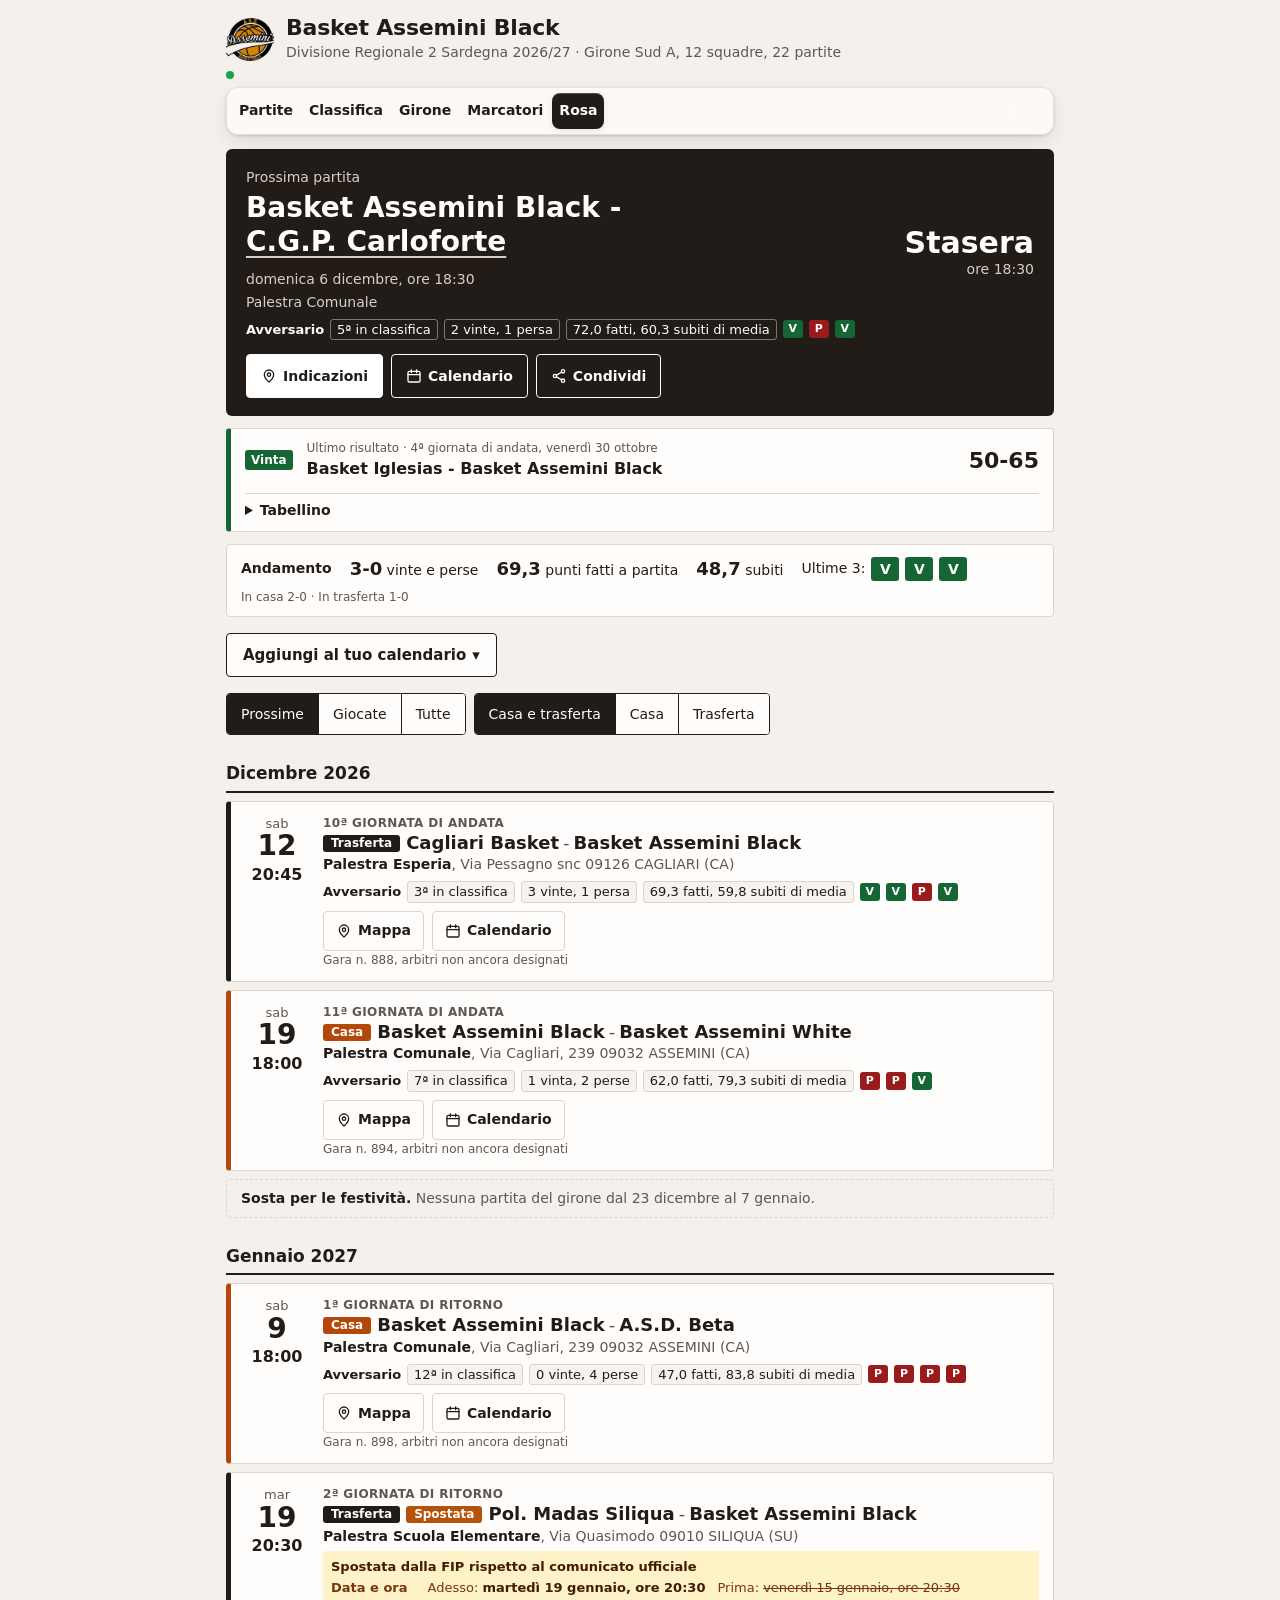
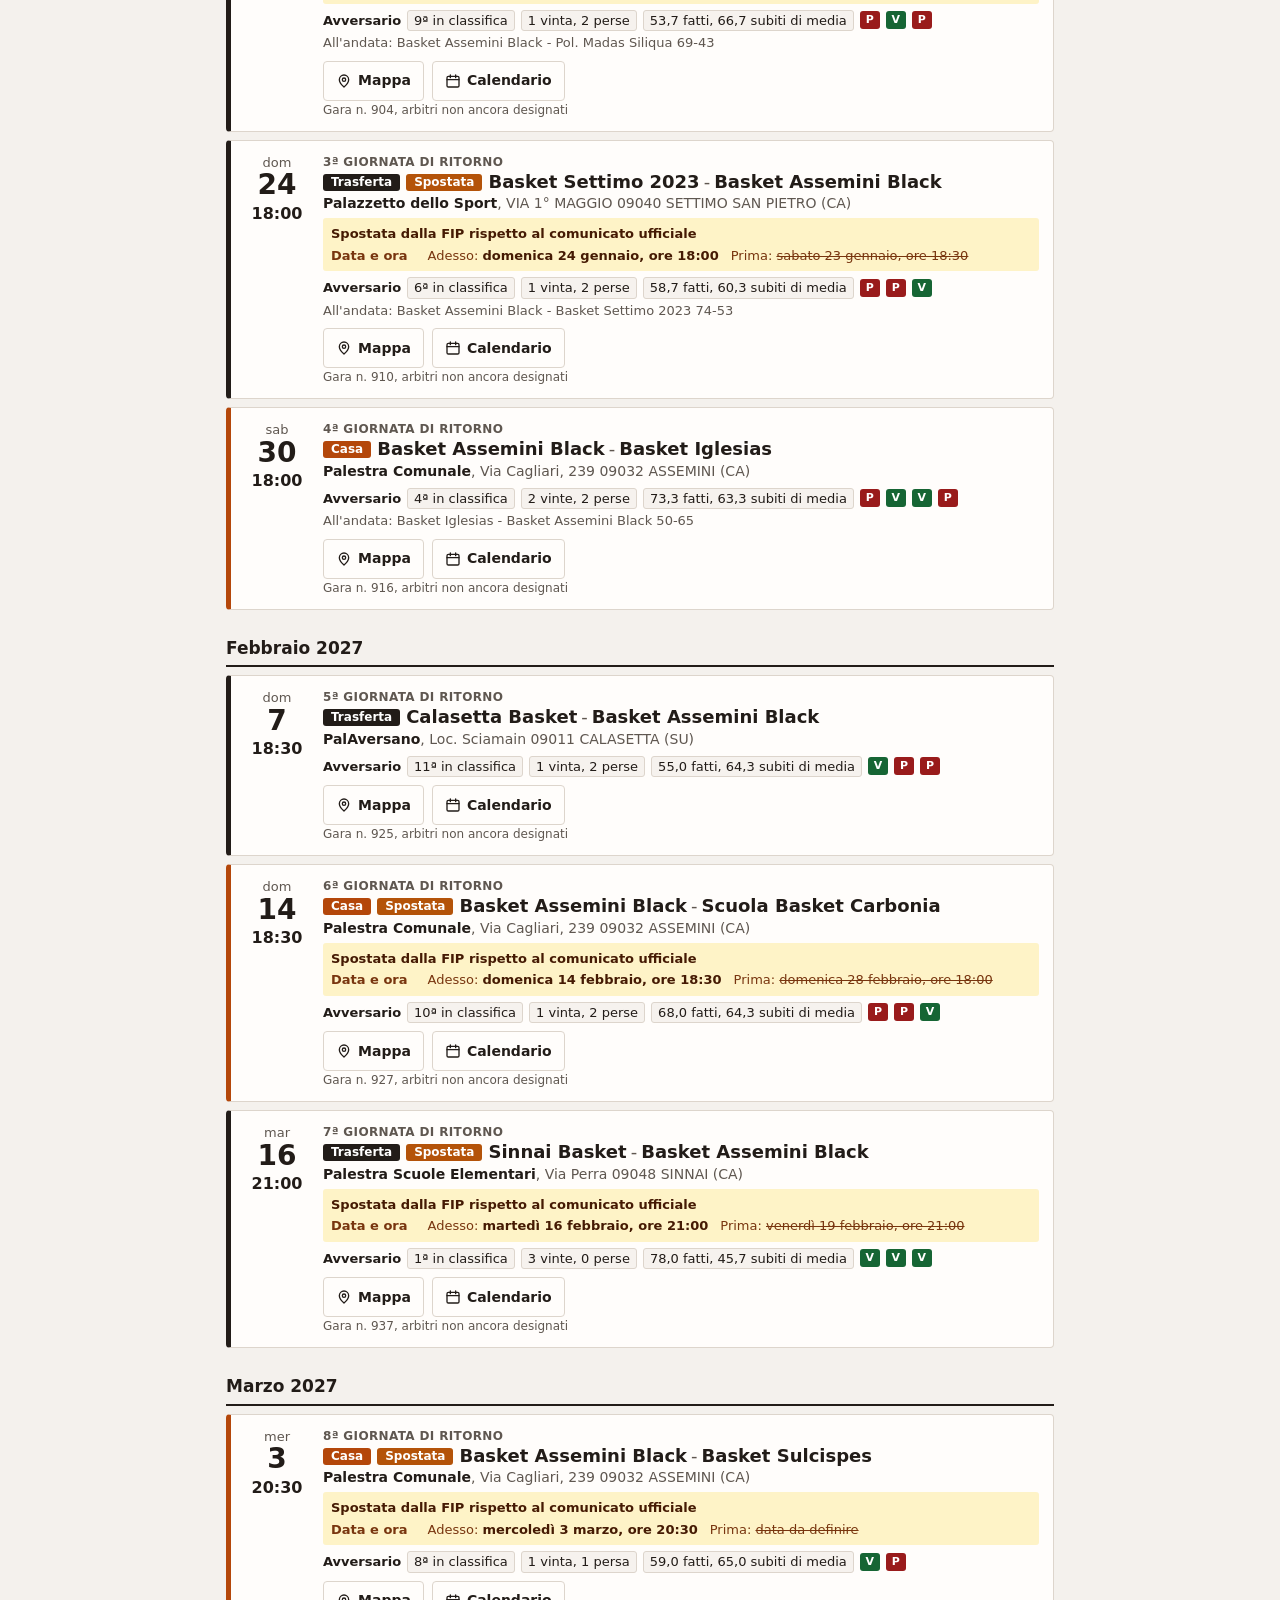
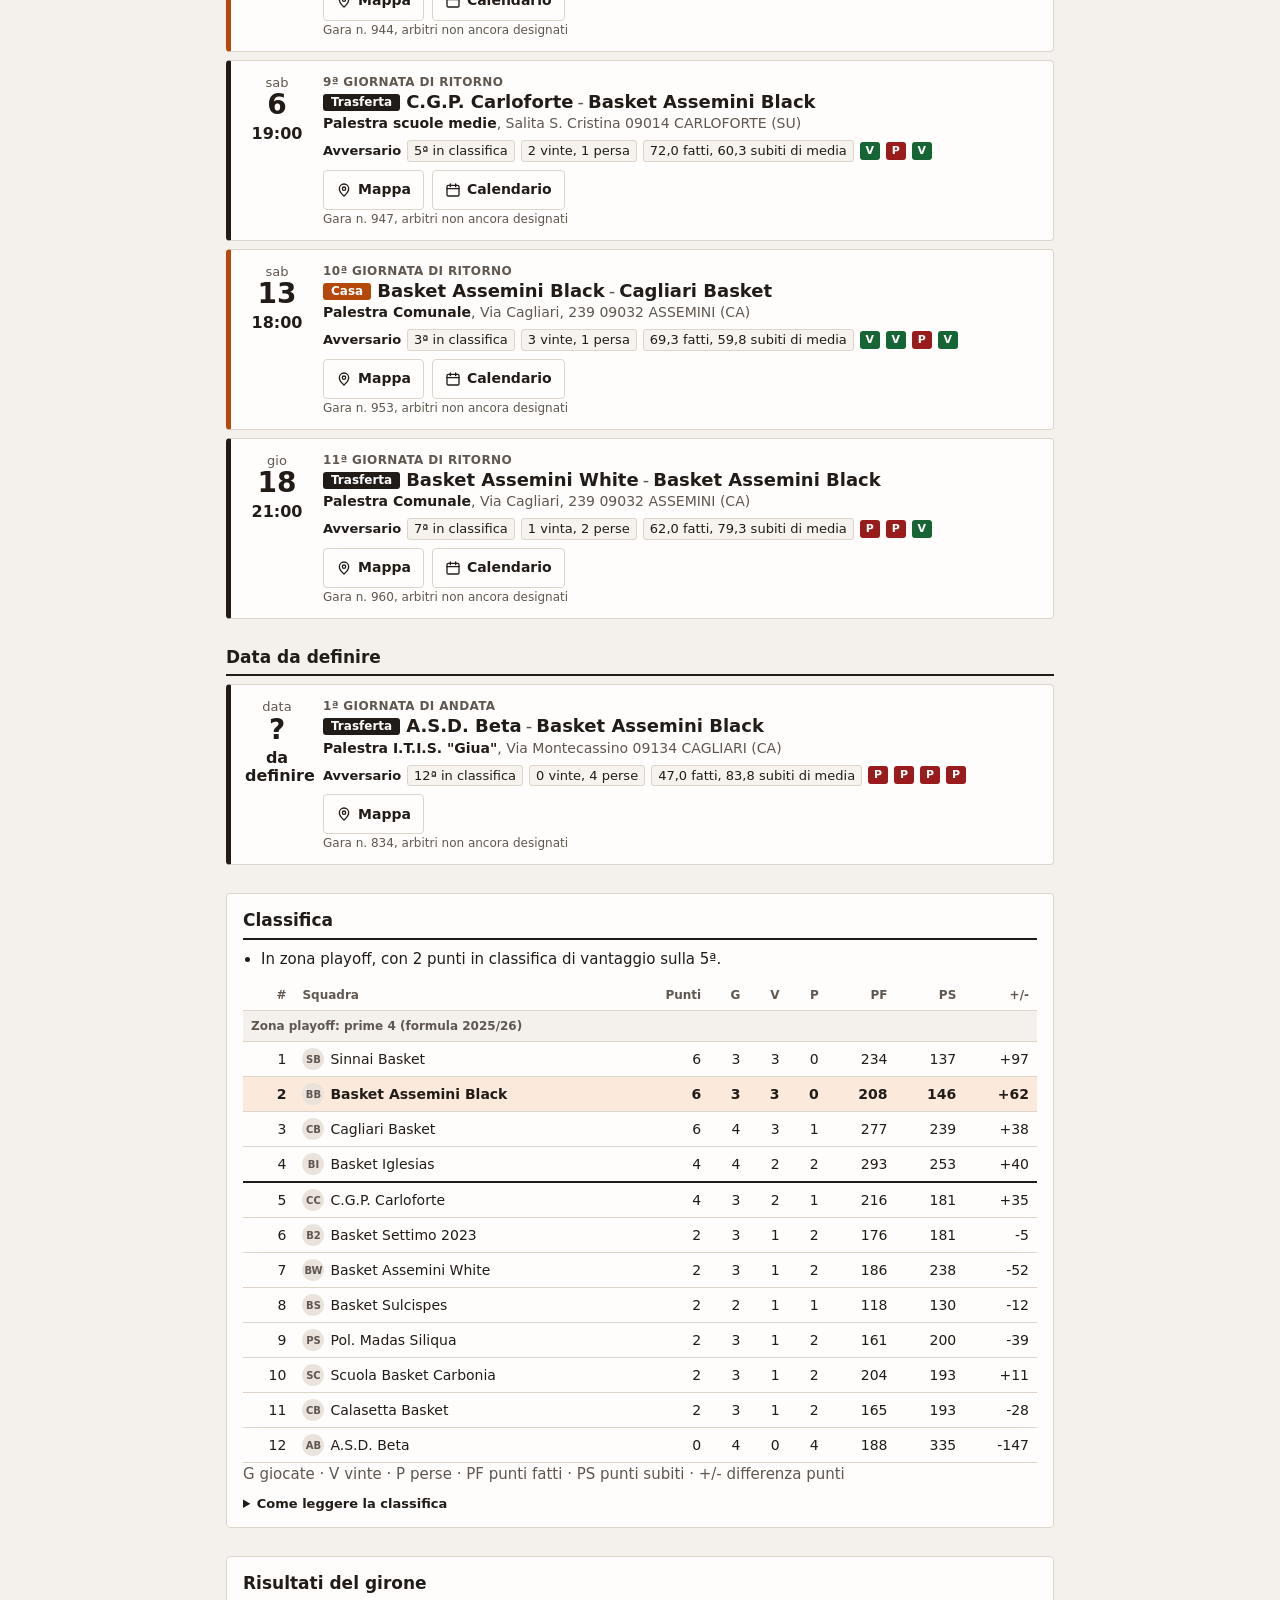
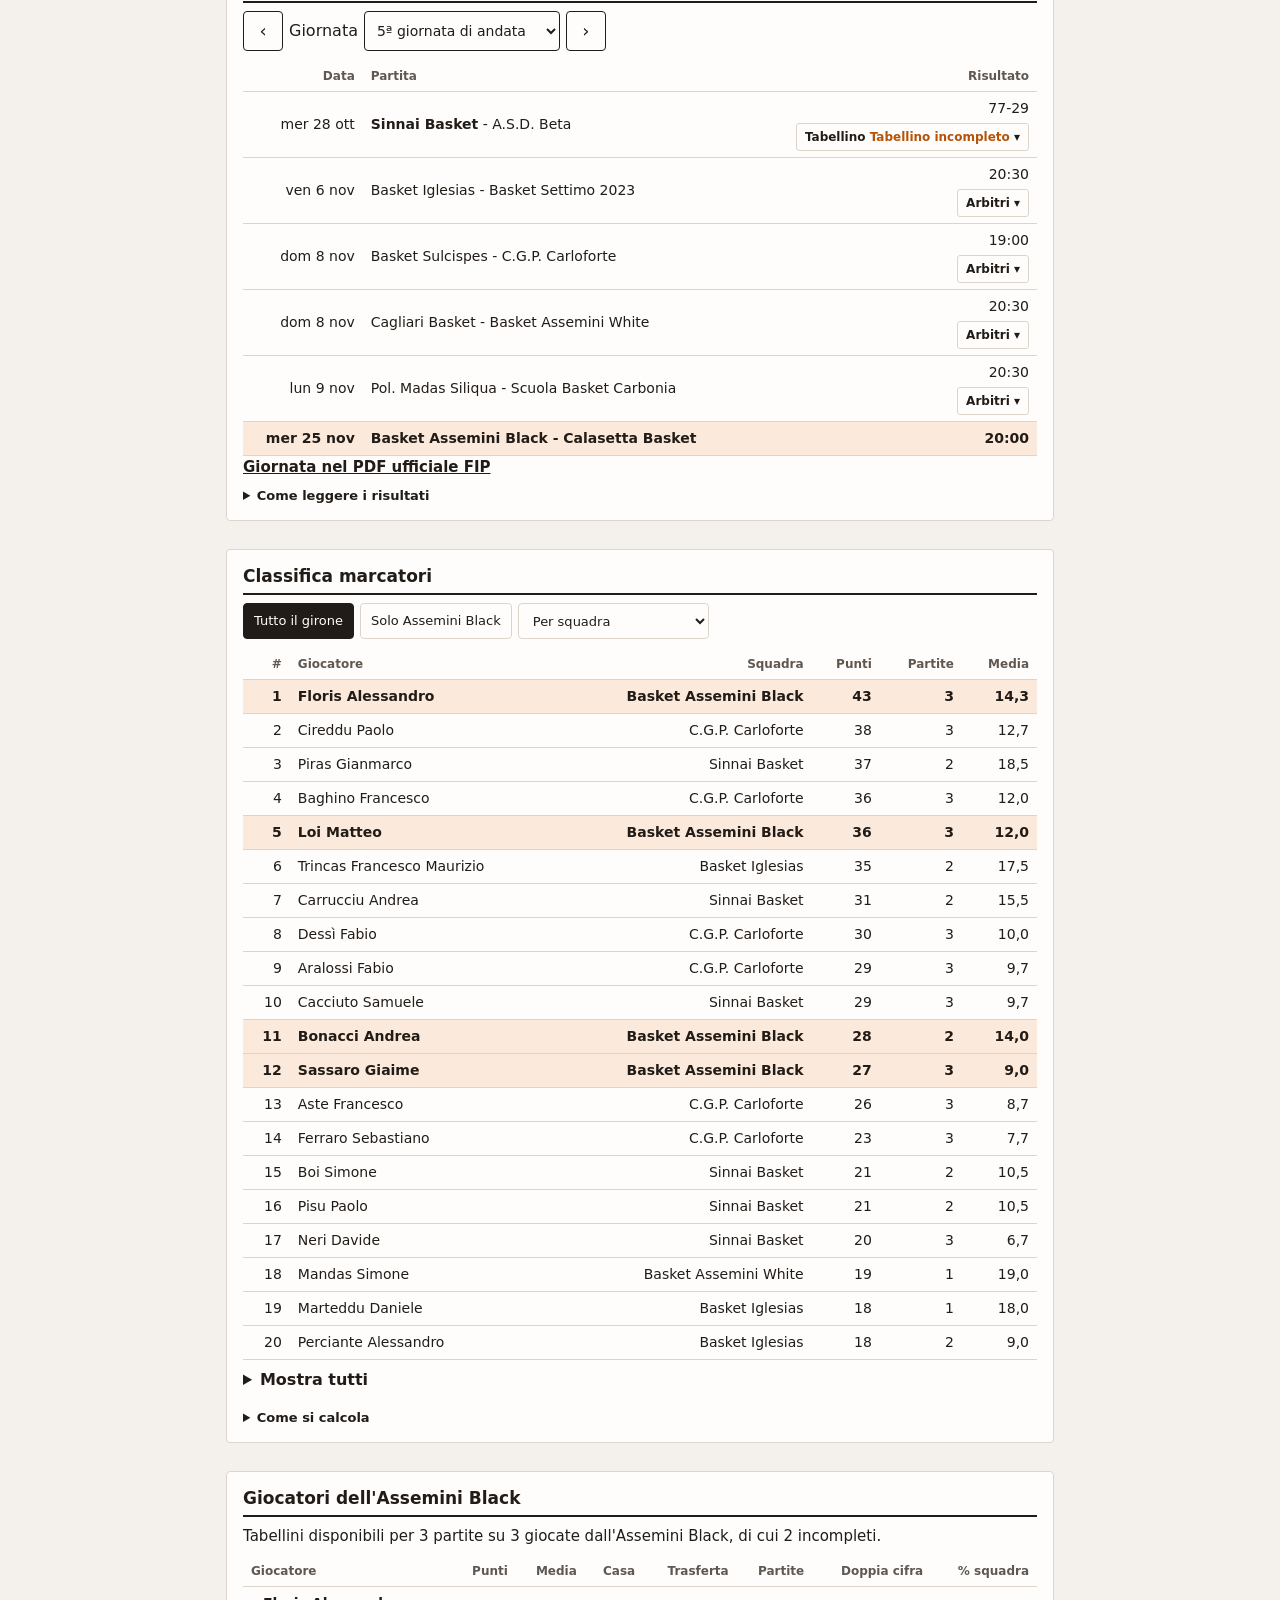
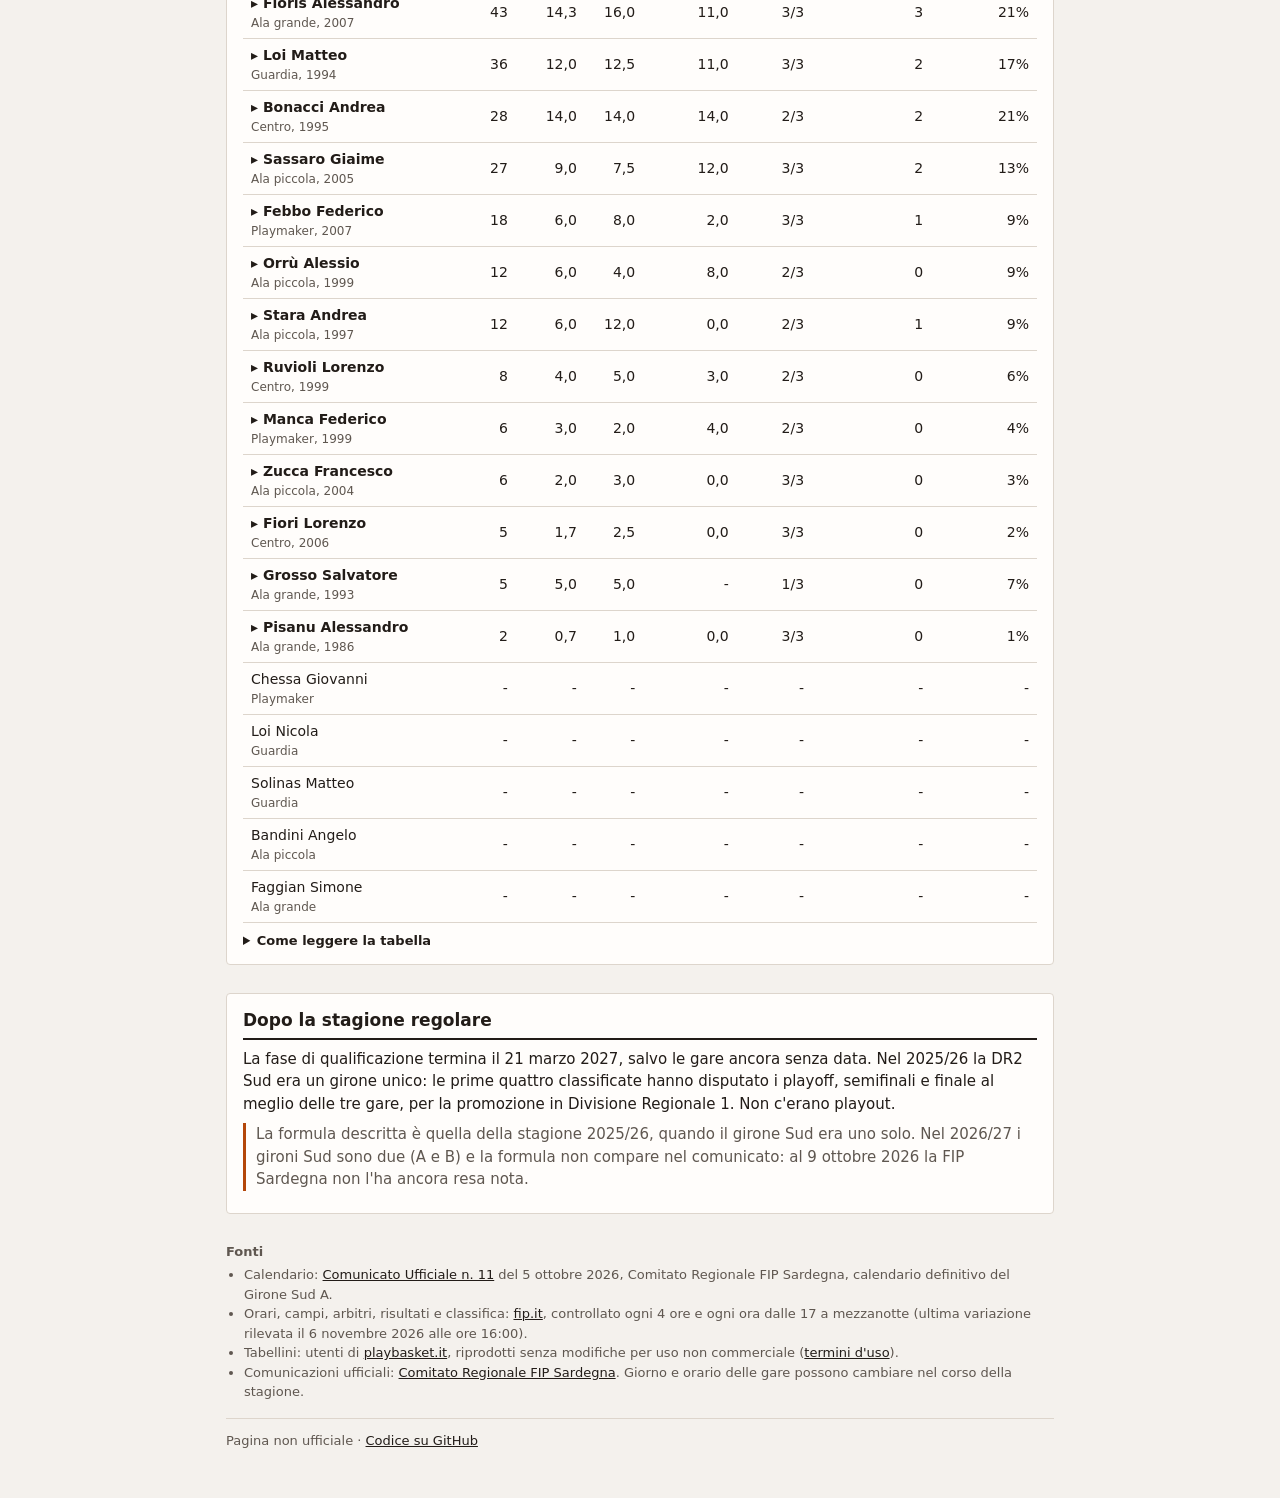
==== commit e0b67763: "feat(page): liquid glass section nav with a sliding pill Frosted bar (backdrop-filter blur+saturate " ====
--- a/docs/index.html
+++ b/docs/index.html
@@ -26,7 +26,7 @@
 </header>
 <p class="note fresh" id="checked" hidden></p>
 <div class="offline" id="offline" role="status" hidden></div>
-<nav class="secnav" aria-label="Sezioni della pagina"><a href="#partite">Partite</a><a href="#standings">Classifica</a><a href="#league">Girone</a><a href="#scorers">Marcatori</a><a href="#team-players">Giocatori</a></nav>
+<nav class="secnav" aria-label="Sezioni della pagina"><a href="#partite">Partite</a><a href="#standings">Classifica</a><a href="#league">Girone</a><a href="#scorers">Marcatori</a><a href="#team-players" aria-label="Giocatori">Rosa</a></nav>
 <div class="next" id="next" hidden></div>
 <div class="last" id="last" hidden></div>
 <div class="strip" id="form" hidden></div>
@@ -254,13 +254,48 @@
 dlg.onclose=()=>{if(!oppTrigger?.isConnected) document.querySelector("#next .opp-btn")?.focus()};
 const reload=()=>load().then(()=>loadBoxscores(applyBoxscores)).then(ok=>{ctx.boxscoresLoad=ok?"ready":"failed";if(dlg.open) showOpponent()});
 // section links: hidden while their section is, the one on screen marked as current
-const navLinks=[...document.querySelectorAll(".secnav a")];
-function syncNav(){navLinks.forEach(a=>{a.hidden=document.querySelector(a.getAttribute("href")).hidden})}
-const spy=new IntersectionObserver(entries=>entries.forEach(e=>{
- if(!e.isIntersecting) return;
- navLinks.forEach(a=>a.toggleAttribute("aria-current",a.getAttribute("href")==="#"+e.target.id));
-}),{rootMargin:"-30% 0px -60% 0px"});
+const secnav=document.querySelector(".secnav");
+const navLinks=[...secnav.querySelectorAll("a")];
+const pill=document.createElement("span");
+pill.className="secnav-pill"; pill.setAttribute("aria-hidden","true"); pill.hidden=true;
+secnav.prepend(pill); secnav.classList.add("has-pill");
+const reducedMotion=matchMedia("(prefers-reduced-motion: reduce)");
+// the pill slides under the current link only when the current section changes; it appears in place,
+// and re-layouts (resize, sections shown late) jump without fighting a reader dragging the bar
+function movePill(slide=false){
+ const a=navLinks.find(l=>l.hasAttribute("aria-current")&&!l.hidden);
+ const animate=slide&&!pill.hidden&&!reducedMotion.matches;
+ pill.hidden=!a;
+ if(!a) return;
+ pill.style.transition=animate?"":"none";
+ pill.style.transform=`translateX(${a.offsetLeft}px)`; pill.style.width=a.offsetWidth+"px";
+ // narrow screens scroll the bar: keep the current link centred in it, without moving the page
+ secnav.scrollTo({left:a.offsetLeft-(secnav.clientWidth-a.offsetWidth)/2,behavior:animate?"smooth":"auto"});
+}
+function setCurrent(id){
+ const link=navLinks.find(a=>a.getAttribute("href")==="#"+id);
+ if(link?.hasAttribute("aria-current")) return;
+ navLinks.forEach(a=>a.toggleAttribute("aria-current",a===link));
+ movePill(true);
+}
+function syncNav(){navLinks.forEach(a=>{a.hidden=document.querySelector(a.getAttribute("href")).hidden});movePill()}
+const spy=new IntersectionObserver(entries=>entries.forEach(e=>{if(e.isIntersecting) setCurrent(e.target.id)}),{rootMargin:"-30% 0px -60% 0px"});
 navLinks.forEach(a=>spy.observe(document.querySelector(a.getAttribute("href"))));
+// a tapped link becomes current at once: the last sections may never reach the spy's band
+// a modified click opens a new tab and leaves this page where it is
+secnav.addEventListener("click",e=>{
+ if(e.ctrlKey||e.metaKey||e.shiftKey||e.altKey||e.button!==0) return;
+ const a=e.target.closest("a");
+ if(a) setCurrent(a.getAttribute("href").slice(1));
+});
+addEventListener("resize",()=>movePill());
+document.fonts?.ready.then(()=>movePill());
+if(matchMedia("(hover: hover) and (pointer: fine)").matches&&!reducedMotion.matches){
+ secnav.addEventListener("pointermove",e=>{
+  const r=secnav.getBoundingClientRect();
+  secnav.style.setProperty("--gx",`${e.clientX-r.left}px`); secnav.style.setProperty("--gy",`${e.clientY-r.top}px`);
+ });
+}
 const pressOnly=(attr,value)=>document.querySelectorAll(`.bar button[${attr}]`).forEach(x=>x.setAttribute("aria-pressed",x.getAttribute(attr)===value));
 document.querySelectorAll(".bar button[data-f]").forEach(b=>b.onclick=()=>{side=b.dataset.f;pressOnly("data-f",side);refresh()});
 document.querySelectorAll(".bar button[data-mode]").forEach(b=>b.onclick=()=>{mode=b.dataset.mode;pressOnly("data-mode",mode);refresh()});
--- a/docs/styles.css
+++ b/docs/styles.css
@@ -1,7 +1,7 @@
 /* --brand and --home are the black and orange of the Basket Assemini crest; --ink is the text colour,
    equal to --brand in the light theme and lifted for contrast in the dark one */
-:root{color-scheme:light dark;--bg:#f4f1ed;--card:#fffdfb;--ink:#221c18;--mut:#5f5750;--line:#ddd5cc;--brand:#221c18;--on-brand:#fffdfb;--brand-mut:#d9cec3;--brand-hover:#463a31;--home:#b4470a;--away:#221c18;--chg:#b45309;--chg-bg:#fef3c7;--chg-ink:#78350f;--chg-strong:#451a03;--win:#166534;--loss:#991b1b;--win-ink:#166534;--loss-ink:#991b1b;--me-bg:#fbeadb;--chip-bg:#f6f2ee;--focus:#b4470a;--skel:#e9e3dc;--ok:#16a34a}
-@media(prefers-color-scheme:dark){:root{--bg:#171311;--card:#221c19;--ink:#efe7df;--mut:#b8ab9f;--line:#3b312a;--brand:#3a2c21;--brand-mut:#e6d6c6;--brand-hover:#4d3b2d;--away:#f0a050;--chg-bg:#3b2a10;--chg-ink:#fcd9a8;--chg-strong:#fff1dc;--win-ink:#4ade80;--loss-ink:#f87171;--me-bg:#40301f;--chip-bg:#2a221d;--focus:#f6a35a;--skel:#3b312a;--ok:#4ade80}}
+:root{color-scheme:light dark;--bg:#f4f1ed;--card:#fffdfb;--ink:#221c18;--mut:#5f5750;--line:#ddd5cc;--brand:#221c18;--on-brand:#fffdfb;--brand-mut:#d9cec3;--brand-hover:#463a31;--home:#b4470a;--away:#221c18;--on-away:#fff;--chg:#b45309;--chg-bg:#fef3c7;--chg-ink:#78350f;--chg-strong:#451a03;--win:#166534;--loss:#991b1b;--win-ink:#166534;--loss-ink:#991b1b;--me-bg:#fbeadb;--chip-bg:#f6f2ee;--focus:#b4470a;--skel:#e9e3dc;--ok:#16a34a;--glass-bg:rgba(255,253,251,.72);--glass-edge:rgba(34,28,24,.13);--glass-hi:rgba(255,255,255,.85);--glass-shadow:rgba(34,28,24,.16);--glare:rgba(255,255,255,.7)}
+@media(prefers-color-scheme:dark){:root{--bg:#171311;--card:#221c19;--ink:#efe7df;--mut:#b8ab9f;--line:#3b312a;--brand:#3a2c21;--brand-mut:#e6d6c6;--brand-hover:#4d3b2d;--away:#f0a050;--on-away:#171311;--chg-bg:#3b2a10;--chg-ink:#fcd9a8;--chg-strong:#fff1dc;--win-ink:#4ade80;--loss-ink:#f87171;--me-bg:#40301f;--chip-bg:#2a221d;--focus:#f6a35a;--skel:#3b312a;--ok:#4ade80;--glass-bg:rgba(34,28,25,.7);--glass-edge:rgba(239,231,223,.15);--glass-hi:rgba(255,255,255,.07);--glass-shadow:rgba(0,0,0,.5);--glare:rgba(246,163,90,.14);--pill-ring:rgba(240,160,80,.55)}}
 *{box-sizing:border-box}
 body{margin:0;background:var(--bg);color:var(--ink);font:16px/1.5 "Segoe UI",system-ui,-apple-system,sans-serif}
 .wrap{max-width:860px;margin:0 auto;padding:16px 16px 48px}
@@ -20,10 +20,22 @@
 .offline{background:var(--chg-bg);color:var(--chg-ink);border-radius:4px;padding:8px 12px;font-size:14px;margin:0 0 12px}
 .offline[hidden]{display:none}
 /* section links, sticky (layer 200) */
-.secnav{position:sticky;top:0;z-index:200;display:flex;gap:6px;overflow-x:auto;background:var(--bg);padding:8px 0;margin:0 0 14px;border-bottom:1px solid var(--line);scrollbar-width:none}
-.secnav a{flex:none;font-size:14px;font-weight:600;color:var(--ink);text-decoration:none;padding:6px 12px;border:1px solid var(--line);border-radius:4px;background:var(--card);min-height:36px;display:inline-flex;align-items:center}
-.secnav a[aria-current]{background:var(--brand);color:var(--on-brand);border-color:var(--brand)}
+/* liquid glass: frosted capsule over the scrolling page, a brand pill sliding under the current link,
+   a glare following a mouse pointer. --glare-now is registered so the glare can fade in and out */
+@property --glare-now{syntax:"<color>";inherits:false;initial-value:transparent}
+.secnav{position:sticky;top:8px;z-index:200;display:flex;gap:2px;overflow-x:auto;padding:6px;margin:0 0 14px;border-radius:12px;background:radial-gradient(circle 90px at var(--gx,50%) var(--gy,50%),var(--glare-now,transparent),transparent),var(--glass-bg);-webkit-backdrop-filter:blur(20px) saturate(180%);backdrop-filter:blur(20px) saturate(180%);box-shadow:inset 0 0 0 1px var(--glass-edge),inset 0 1px 0 var(--glass-hi),0 8px 24px -6px var(--glass-shadow),0 1px 3px var(--glass-shadow);transition:--glare-now .3s ease;scrollbar-width:none}
+.secnav::-webkit-scrollbar{display:none}
+@media(hover:hover) and (pointer:fine) and (prefers-reduced-motion:no-preference){.secnav:hover{--glare-now:var(--glare)}}
+.secnav a{position:relative;z-index:1;flex:none;font-size:14px;font-weight:600;color:var(--ink);text-decoration:none;padding:6px 7px;border-radius:8px;min-height:36px;display:inline-flex;align-items:center;transition:color .2s ease .12s}
+@media(hover:hover){.secnav a:not([aria-current]):hover{background:var(--glass-edge)}}
+.secnav a[aria-current]{color:var(--on-brand)}
+/* without the script's pill (module failed) the current link paints its own background */
+.secnav:not(.has-pill) a[aria-current]{background:var(--brand)}
 .secnav a[hidden]{display:none}
+.secnav-pill{position:absolute;top:6px;bottom:6px;left:0;width:0;border-radius:8px;background:var(--brand);box-shadow:inset 0 1px 0 rgba(255,255,255,.22),0 2px 8px -2px var(--glass-shadow);transition:transform .5s cubic-bezier(.34,1.4,.64,1),width .5s cubic-bezier(.34,1.4,.64,1);pointer-events:none}
+.secnav-pill[hidden]{display:none}
+@supports not ((backdrop-filter:blur(1px)) or (-webkit-backdrop-filter:blur(1px))){.secnav{background:var(--card)}}
+@media(prefers-reduced-motion:reduce){.secnav,.secnav a,.secnav-pill{transition:none}}
 /* next game */
 .next{background:var(--brand);color:var(--on-brand);border-radius:6px;padding:18px 20px;margin-bottom:12px;display:grid;grid-template-columns:1fr auto;gap:4px 24px}
 .next small{display:block;color:var(--brand-mut);font-size:14px}
@@ -106,7 +118,9 @@
 .rnd{font-size:12px;color:var(--mut);font-weight:600;text-transform:uppercase;letter-spacing:.03em}
 .t{font-size:18px;font-weight:700;line-height:1.25}
 .t em{font-style:normal;color:var(--mut);font-weight:400;padding:0 4px}
-.tag{display:inline-block;font-size:12px;font-weight:700;color:#fff;background:var(--away);padding:1px 8px;border-radius:3px;margin-right:6px;vertical-align:2px}
+.tag{display:inline-block;font-size:12px;font-weight:700;color:var(--on-away);background:var(--away);padding:1px 8px;border-radius:3px;margin-right:6px;vertical-align:2px}
+/* --away turns light orange in dark mode, the other tag backgrounds stay dark */
+.home .tag,.tag.chg,.tag.prov{color:#fff}
 .home .tag{background:var(--home)}
 .tag.chg{background:var(--chg)}
 .tag.prov{background:var(--mut);margin:0 0 0 6px}.tag.prov.alert{background:var(--chg)}
@@ -209,12 +223,17 @@
 @media(prefers-color-scheme:dark){
  /* the crests are scans on white: a light tile instead of multiply, which would black them out */
  .brand img,.crest{mix-blend-mode:normal;background:#fff;border-radius:4px;padding:2px}
+ /* --chg is 3.3:1 on the dark card */
+ .incomplete{color:var(--chg-ink)}
+ /* the dark brand brown barely parts from the glass: an orange ring marks the current section */
+ .secnav-pill{box-shadow:inset 0 0 0 1px var(--pill-ring),0 2px 8px -2px var(--glass-shadow)}
 }
 @media(max-width:480px){
  .g{grid-template-columns:52px 1fr;padding:10px}.d b{font-size:24px}
  .teams{display:flex;flex-direction:column;gap:2px}.teams em{display:none}
  .next{padding:14px 16px;column-gap:12px}.next .m{font-size:20px}.next .w{grid-row:1/span 2;align-self:start}.next .w b{font-size:24px}.next .info{grid-column:1/-1}
- .pfps,.opt,.team-col,.poss{display:none}
+ /* games played is nearly the same for every team: the first column to give up on phones */
+ .pfps,.opt,.team-col,.poss,.gp{display:none}
  small.poss-sm{display:block}
  small.team-sm{display:block}
 }
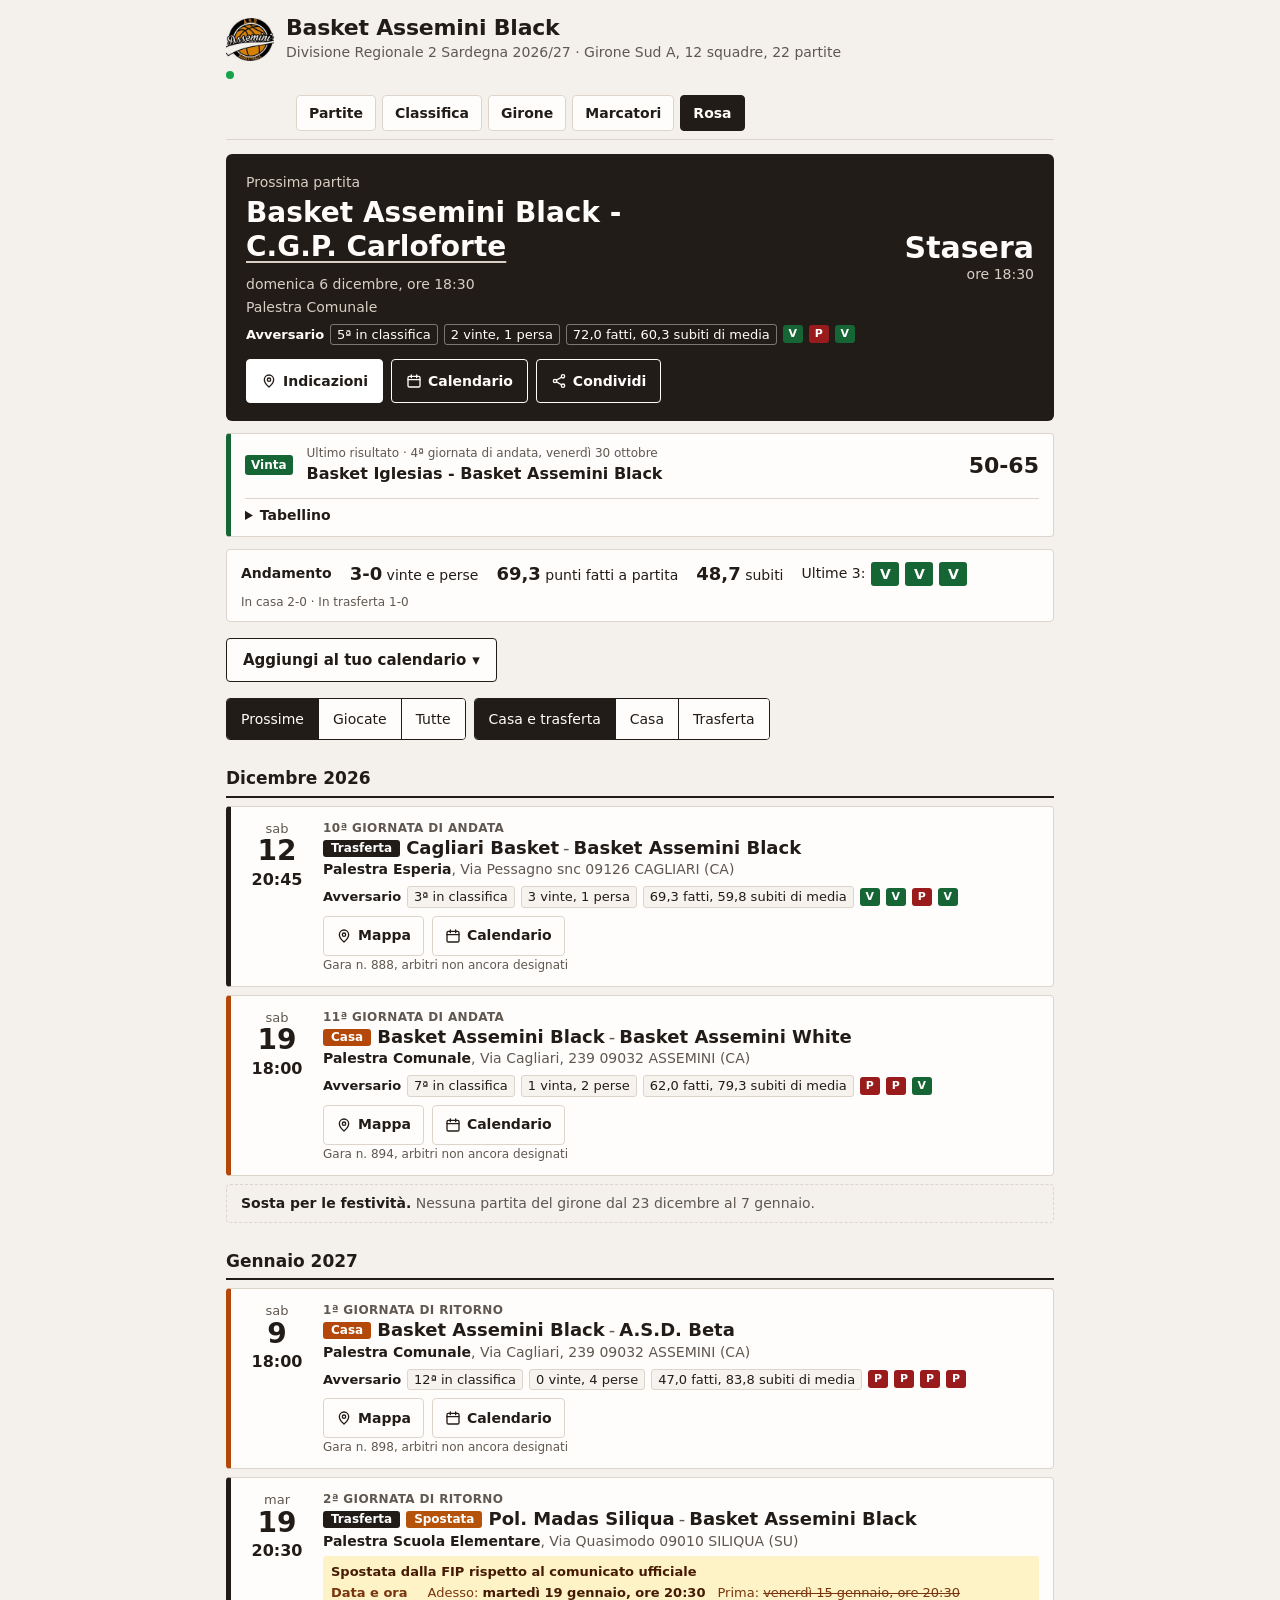
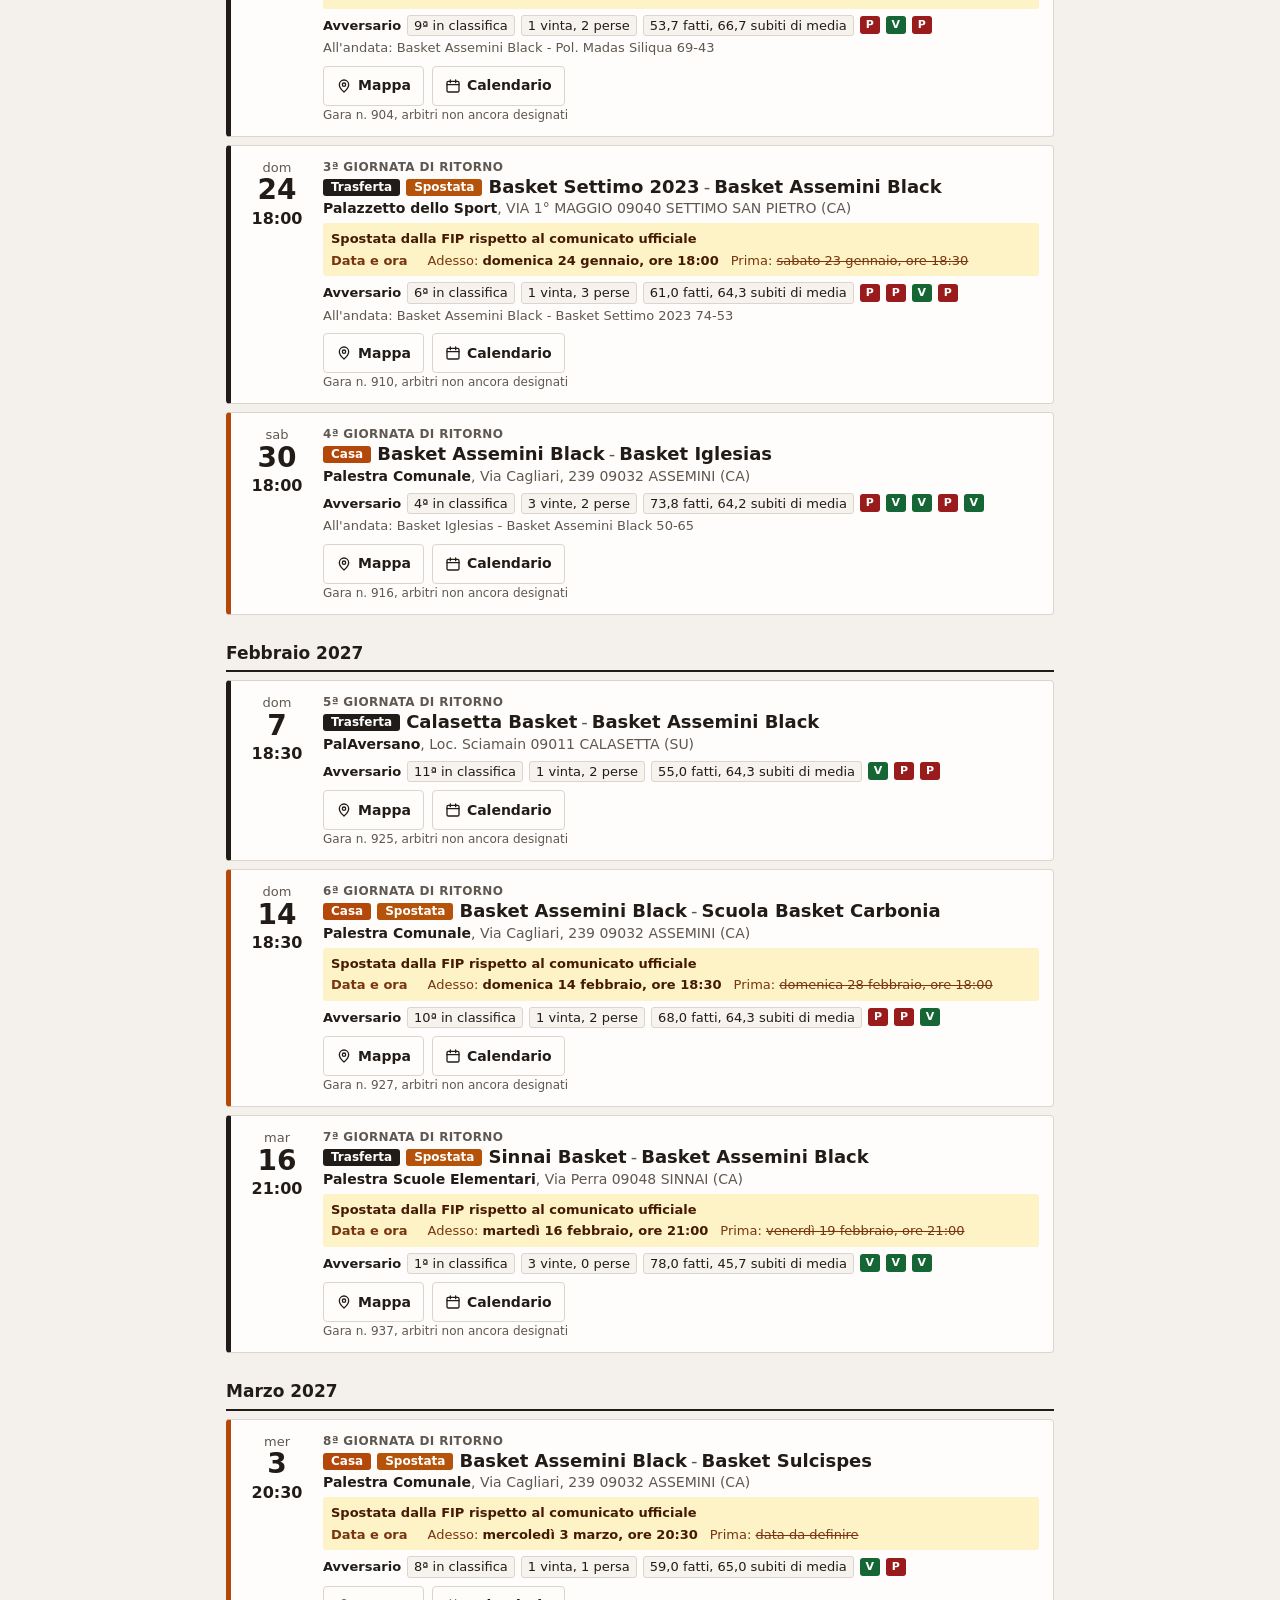
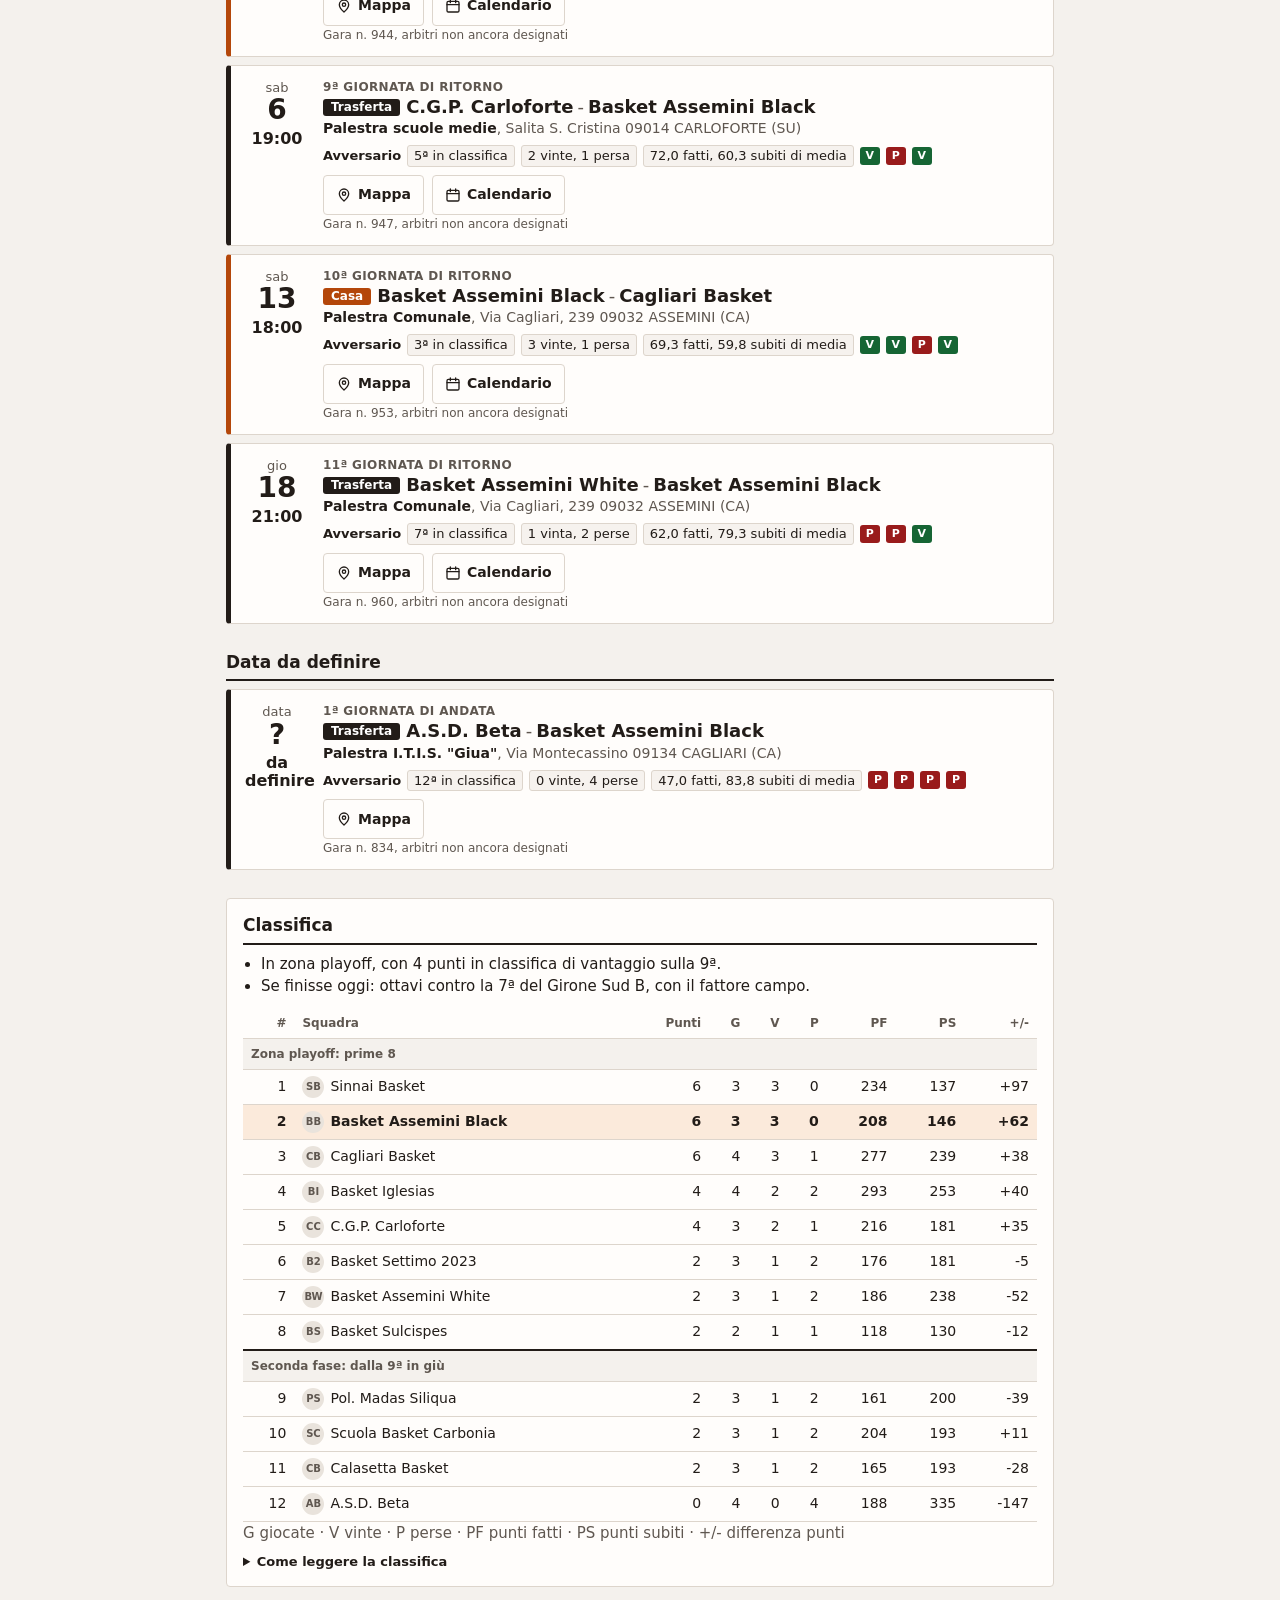
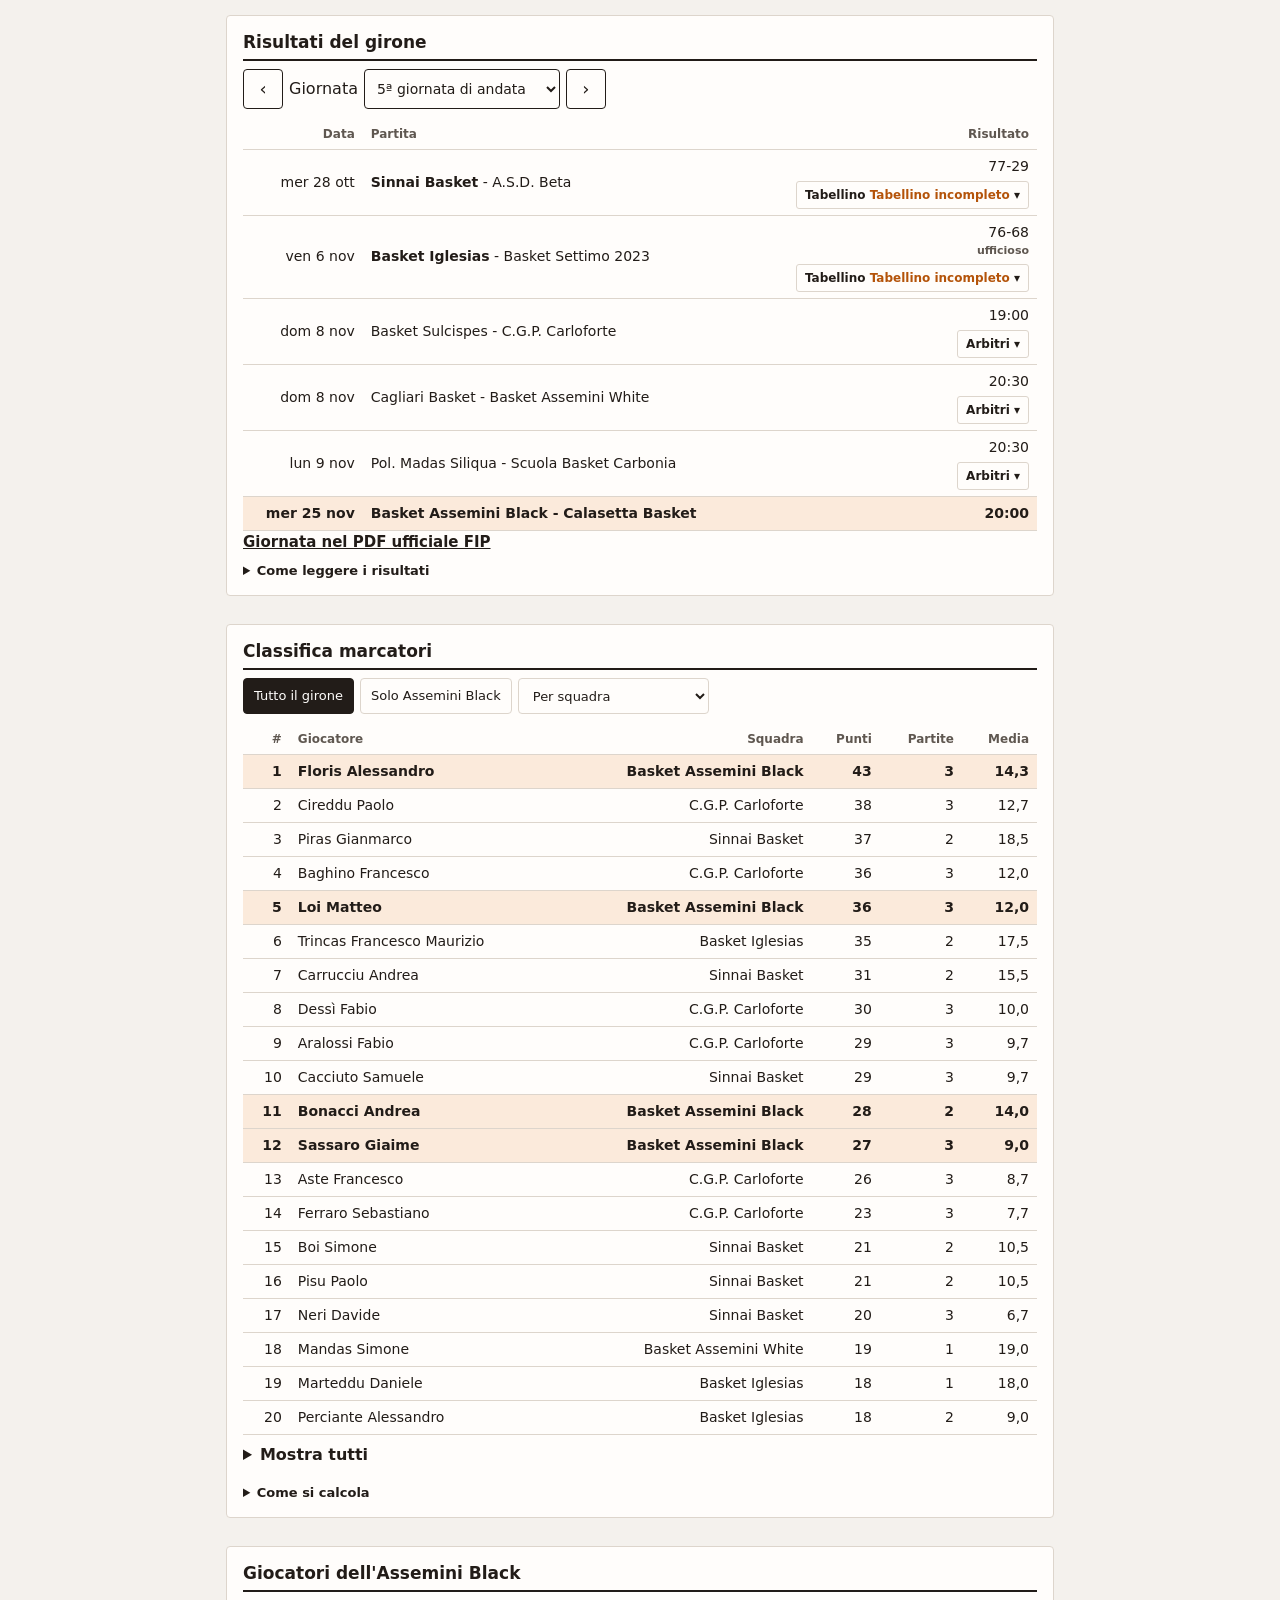
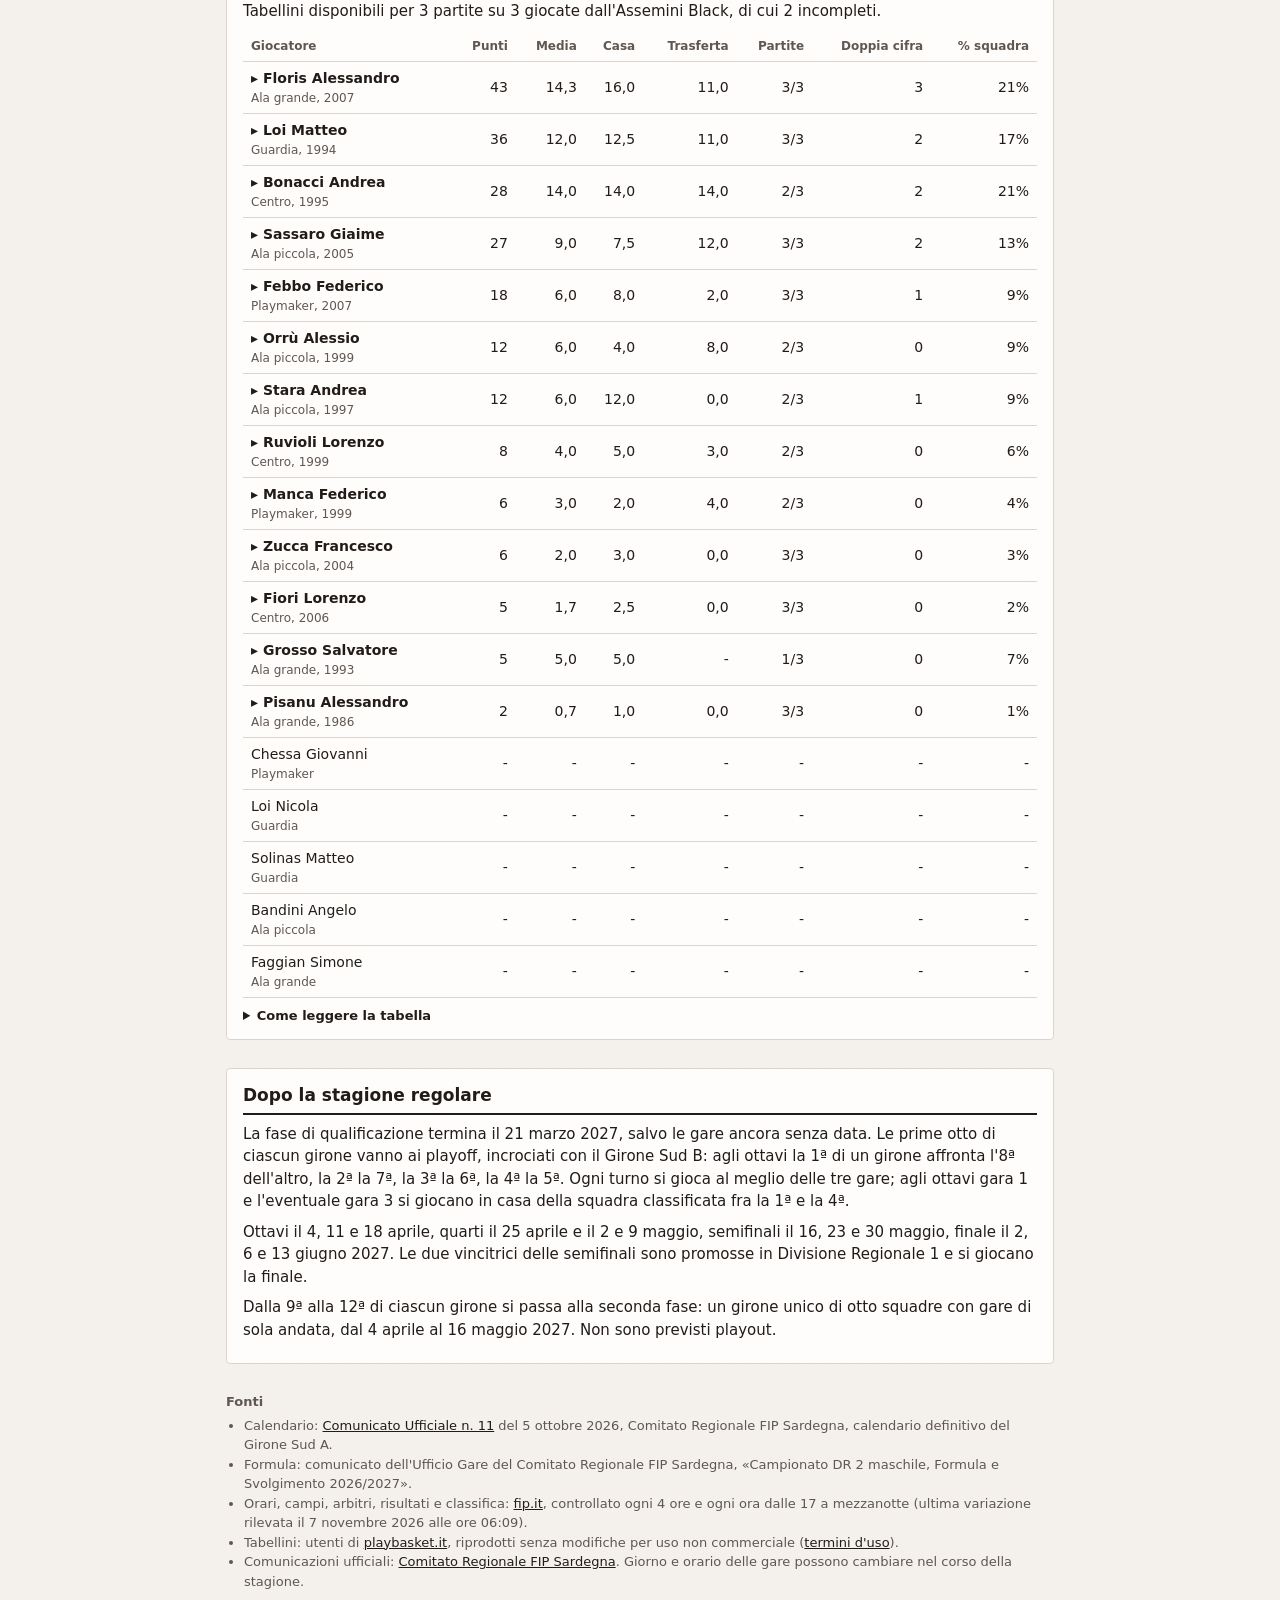
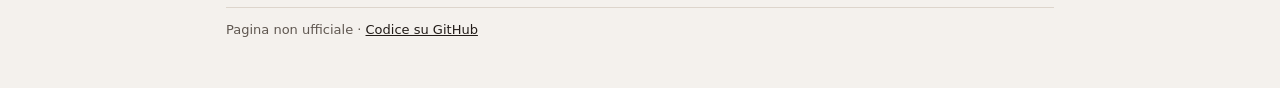
==== commit 11c68b4d: "feat(page): apply the 2026/27 DR2 format, top 8 to crossed playoffs FIP Sardegna's Ufficio Gare comu" ====
--- a/docs/index.html
+++ b/docs/index.html
@@ -61,12 +61,14 @@
 <section class="box">
 <h2>Dopo la stagione regolare</h2>
 <div id="notices"></div>
-<p>La fase di qualificazione termina il 21 marzo 2027, salvo le gare ancora senza data. Nel 2025/26 la DR2 Sud era un girone unico: le prime quattro classificate hanno disputato i playoff, semifinali e finale al meglio delle tre gare, per la promozione in Divisione Regionale 1. Non c'erano playout.</p>
-<p class="warn">La formula descritta è quella della stagione 2025/26, quando il girone Sud era uno solo. Nel 2026/27 i gironi Sud sono due (A e B) e la formula non compare nel comunicato: al 9 ottobre 2026 la FIP Sardegna non l'ha ancora resa nota.</p>
+<p>La fase di qualificazione termina il 21 marzo 2027, salvo le gare ancora senza data. Le prime otto di ciascun girone vanno ai playoff, incrociati con il Girone Sud B: agli ottavi la 1ª di un girone affronta l'8ª dell'altro, la 2ª la 7ª, la 3ª la 6ª, la 4ª la 5ª. Ogni turno si gioca al meglio delle tre gare; agli ottavi gara 1 e l'eventuale gara 3 si giocano in casa della squadra classificata fra la 1ª e la 4ª.</p>
+<p>Ottavi il 4, 11 e 18 aprile, quarti il 25 aprile e il 2 e 9 maggio, semifinali il 16, 23 e 30 maggio, finale il 2, 6 e 13 giugno 2027. Le due vincitrici delle semifinali sono promosse in Divisione Regionale 1 e si giocano la finale.</p>
+<p>Dalla 9ª alla 12ª di ciascun girone si passa alla seconda fase: un girone unico di otto squadre con gare di sola andata, dal 4 aprile al 16 maggio 2027. Non sono previsti playout.</p>
 </section>
 <footer><strong>Fonti</strong>
 <ul class="srcs">
 <li>Calendario: <a href="https://sardegna.fip.it/wp-content/uploads/2026/10/11-DR2-calendario-definitivo-Sud-A.pdf" target="_blank" rel="noopener">Comunicato Ufficiale n. 11</a> del 5 ottobre 2026, Comitato Regionale FIP Sardegna, calendario definitivo del Girone Sud A.</li>
+<li>Formula: comunicato dell'Ufficio Gare del Comitato Regionale FIP Sardegna, «Campionato DR 2 maschile, Formula e Svolgimento 2026/2027».</li>
 <li>Orari, campi, arbitri, risultati e classifica: <a id="fiplink" href="https://fip.it/risultati/" target="_blank" rel="noopener">fip.it</a>, controllato ogni 4 ore e ogni ora dalle 17 a mezzanotte<span id="upd"></span>.</li>
 <li>Tabellini: utenti di <a href="https://www.playbasket.it/sardegna/" target="_blank" rel="noopener">playbasket.it</a>, riprodotti senza modifiche per uso non commerciale (<a href="https://www.playbasket.it/terms.php" target="_blank" rel="noopener">termini d'uso</a>).</li>
 <li>Comunicazioni ufficiali: <a href="https://sardegna.fip.it/calendari-definitivi-stagione-sportiva-2026-27/" target="_blank" rel="noopener">Comitato Regionale FIP Sardegna</a>. Giorno e orario delle gare possono cambiare nel corso della stagione.</li>
--- a/docs/styles.css
+++ b/docs/styles.css
@@ -1,7 +1,7 @@
 /* --brand and --home are the black and orange of the Basket Assemini crest; --ink is the text colour,
    equal to --brand in the light theme and lifted for contrast in the dark one */
-:root{color-scheme:light dark;--bg:#f4f1ed;--card:#fffdfb;--ink:#221c18;--mut:#5f5750;--line:#ddd5cc;--brand:#221c18;--on-brand:#fffdfb;--brand-mut:#d9cec3;--brand-hover:#463a31;--home:#b4470a;--away:#221c18;--on-away:#fff;--chg:#b45309;--chg-bg:#fef3c7;--chg-ink:#78350f;--chg-strong:#451a03;--win:#166534;--loss:#991b1b;--win-ink:#166534;--loss-ink:#991b1b;--me-bg:#fbeadb;--chip-bg:#f6f2ee;--focus:#b4470a;--skel:#e9e3dc;--ok:#16a34a;--glass-bg:rgba(255,253,251,.72);--glass-edge:rgba(34,28,24,.13);--glass-hi:rgba(255,255,255,.85);--glass-shadow:rgba(34,28,24,.16);--glare:rgba(255,255,255,.7)}
-@media(prefers-color-scheme:dark){:root{--bg:#171311;--card:#221c19;--ink:#efe7df;--mut:#b8ab9f;--line:#3b312a;--brand:#3a2c21;--brand-mut:#e6d6c6;--brand-hover:#4d3b2d;--away:#f0a050;--on-away:#171311;--chg-bg:#3b2a10;--chg-ink:#fcd9a8;--chg-strong:#fff1dc;--win-ink:#4ade80;--loss-ink:#f87171;--me-bg:#40301f;--chip-bg:#2a221d;--focus:#f6a35a;--skel:#3b312a;--ok:#4ade80;--glass-bg:rgba(34,28,25,.7);--glass-edge:rgba(239,231,223,.15);--glass-hi:rgba(255,255,255,.07);--glass-shadow:rgba(0,0,0,.5);--glare:rgba(246,163,90,.14);--pill-ring:rgba(240,160,80,.55)}}
+:root{color-scheme:light dark;--bg:#f4f1ed;--card:#fffdfb;--ink:#221c18;--mut:#5f5750;--line:#ddd5cc;--brand:#221c18;--on-brand:#fffdfb;--brand-mut:#d9cec3;--brand-hover:#463a31;--home:#b4470a;--away:#221c18;--on-away:#fff;--chg:#b45309;--chg-bg:#fef3c7;--chg-ink:#78350f;--chg-strong:#451a03;--win:#166534;--loss:#991b1b;--win-ink:#166534;--loss-ink:#991b1b;--me-bg:#fbeadb;--chip-bg:#f6f2ee;--focus:#b4470a;--skel:#e9e3dc;--ok:#16a34a}
+@media(prefers-color-scheme:dark){:root{--bg:#171311;--card:#221c19;--ink:#efe7df;--mut:#b8ab9f;--line:#3b312a;--brand:#3a2c21;--brand-mut:#e6d6c6;--brand-hover:#4d3b2d;--away:#f0a050;--on-away:#171311;--chg-bg:#3b2a10;--chg-ink:#fcd9a8;--chg-strong:#fff1dc;--win-ink:#4ade80;--loss-ink:#f87171;--me-bg:#40301f;--chip-bg:#2a221d;--focus:#f6a35a;--skel:#3b312a;--ok:#4ade80}}
 *{box-sizing:border-box}
 body{margin:0;background:var(--bg);color:var(--ink);font:16px/1.5 "Segoe UI",system-ui,-apple-system,sans-serif}
 .wrap{max-width:860px;margin:0 auto;padding:16px 16px 48px}
@@ -20,22 +20,10 @@
 .offline{background:var(--chg-bg);color:var(--chg-ink);border-radius:4px;padding:8px 12px;font-size:14px;margin:0 0 12px}
 .offline[hidden]{display:none}
 /* section links, sticky (layer 200) */
-/* liquid glass: frosted capsule over the scrolling page, a brand pill sliding under the current link,
-   a glare following a mouse pointer. --glare-now is registered so the glare can fade in and out */
-@property --glare-now{syntax:"<color>";inherits:false;initial-value:transparent}
-.secnav{position:sticky;top:8px;z-index:200;display:flex;gap:2px;overflow-x:auto;padding:6px;margin:0 0 14px;border-radius:12px;background:radial-gradient(circle 90px at var(--gx,50%) var(--gy,50%),var(--glare-now,transparent),transparent),var(--glass-bg);-webkit-backdrop-filter:blur(20px) saturate(180%);backdrop-filter:blur(20px) saturate(180%);box-shadow:inset 0 0 0 1px var(--glass-edge),inset 0 1px 0 var(--glass-hi),0 8px 24px -6px var(--glass-shadow),0 1px 3px var(--glass-shadow);transition:--glare-now .3s ease;scrollbar-width:none}
-.secnav::-webkit-scrollbar{display:none}
-@media(hover:hover) and (pointer:fine) and (prefers-reduced-motion:no-preference){.secnav:hover{--glare-now:var(--glare)}}
-.secnav a{position:relative;z-index:1;flex:none;font-size:14px;font-weight:600;color:var(--ink);text-decoration:none;padding:6px 7px;border-radius:8px;min-height:36px;display:inline-flex;align-items:center;transition:color .2s ease .12s}
-@media(hover:hover){.secnav a:not([aria-current]):hover{background:var(--glass-edge)}}
-.secnav a[aria-current]{color:var(--on-brand)}
-/* without the script's pill (module failed) the current link paints its own background */
-.secnav:not(.has-pill) a[aria-current]{background:var(--brand)}
+.secnav{position:sticky;top:0;z-index:200;display:flex;gap:6px;overflow-x:auto;background:var(--bg);padding:8px 0;margin:0 0 14px;border-bottom:1px solid var(--line);scrollbar-width:none}
+.secnav a{flex:none;font-size:14px;font-weight:600;color:var(--ink);text-decoration:none;padding:6px 12px;border:1px solid var(--line);border-radius:4px;background:var(--card);min-height:36px;display:inline-flex;align-items:center}
+.secnav a[aria-current]{background:var(--brand);color:var(--on-brand);border-color:var(--brand)}
 .secnav a[hidden]{display:none}
-.secnav-pill{position:absolute;top:6px;bottom:6px;left:0;width:0;border-radius:8px;background:var(--brand);box-shadow:inset 0 1px 0 rgba(255,255,255,.22),0 2px 8px -2px var(--glass-shadow);transition:transform .5s cubic-bezier(.34,1.4,.64,1),width .5s cubic-bezier(.34,1.4,.64,1);pointer-events:none}
-.secnav-pill[hidden]{display:none}
-@supports not ((backdrop-filter:blur(1px)) or (-webkit-backdrop-filter:blur(1px))){.secnav{background:var(--card)}}
-@media(prefers-reduced-motion:reduce){.secnav,.secnav a,.secnav-pill{transition:none}}
 /* next game */
 .next{background:var(--brand);color:var(--on-brand);border-radius:6px;padding:18px 20px;margin-bottom:12px;display:grid;grid-template-columns:1fr auto;gap:4px 24px}
 .next small{display:block;color:var(--brand-mut);font-size:14px}
@@ -225,8 +213,6 @@
  .brand img,.crest{mix-blend-mode:normal;background:#fff;border-radius:4px;padding:2px}
  /* --chg is 3.3:1 on the dark card */
  .incomplete{color:var(--chg-ink)}
- /* the dark brand brown barely parts from the glass: an orange ring marks the current section */
- .secnav-pill{box-shadow:inset 0 0 0 1px var(--pill-ring),0 2px 8px -2px var(--glass-shadow)}
 }
 @media(max-width:480px){
  .g{grid-template-columns:52px 1fr;padding:10px}.d b{font-size:24px}
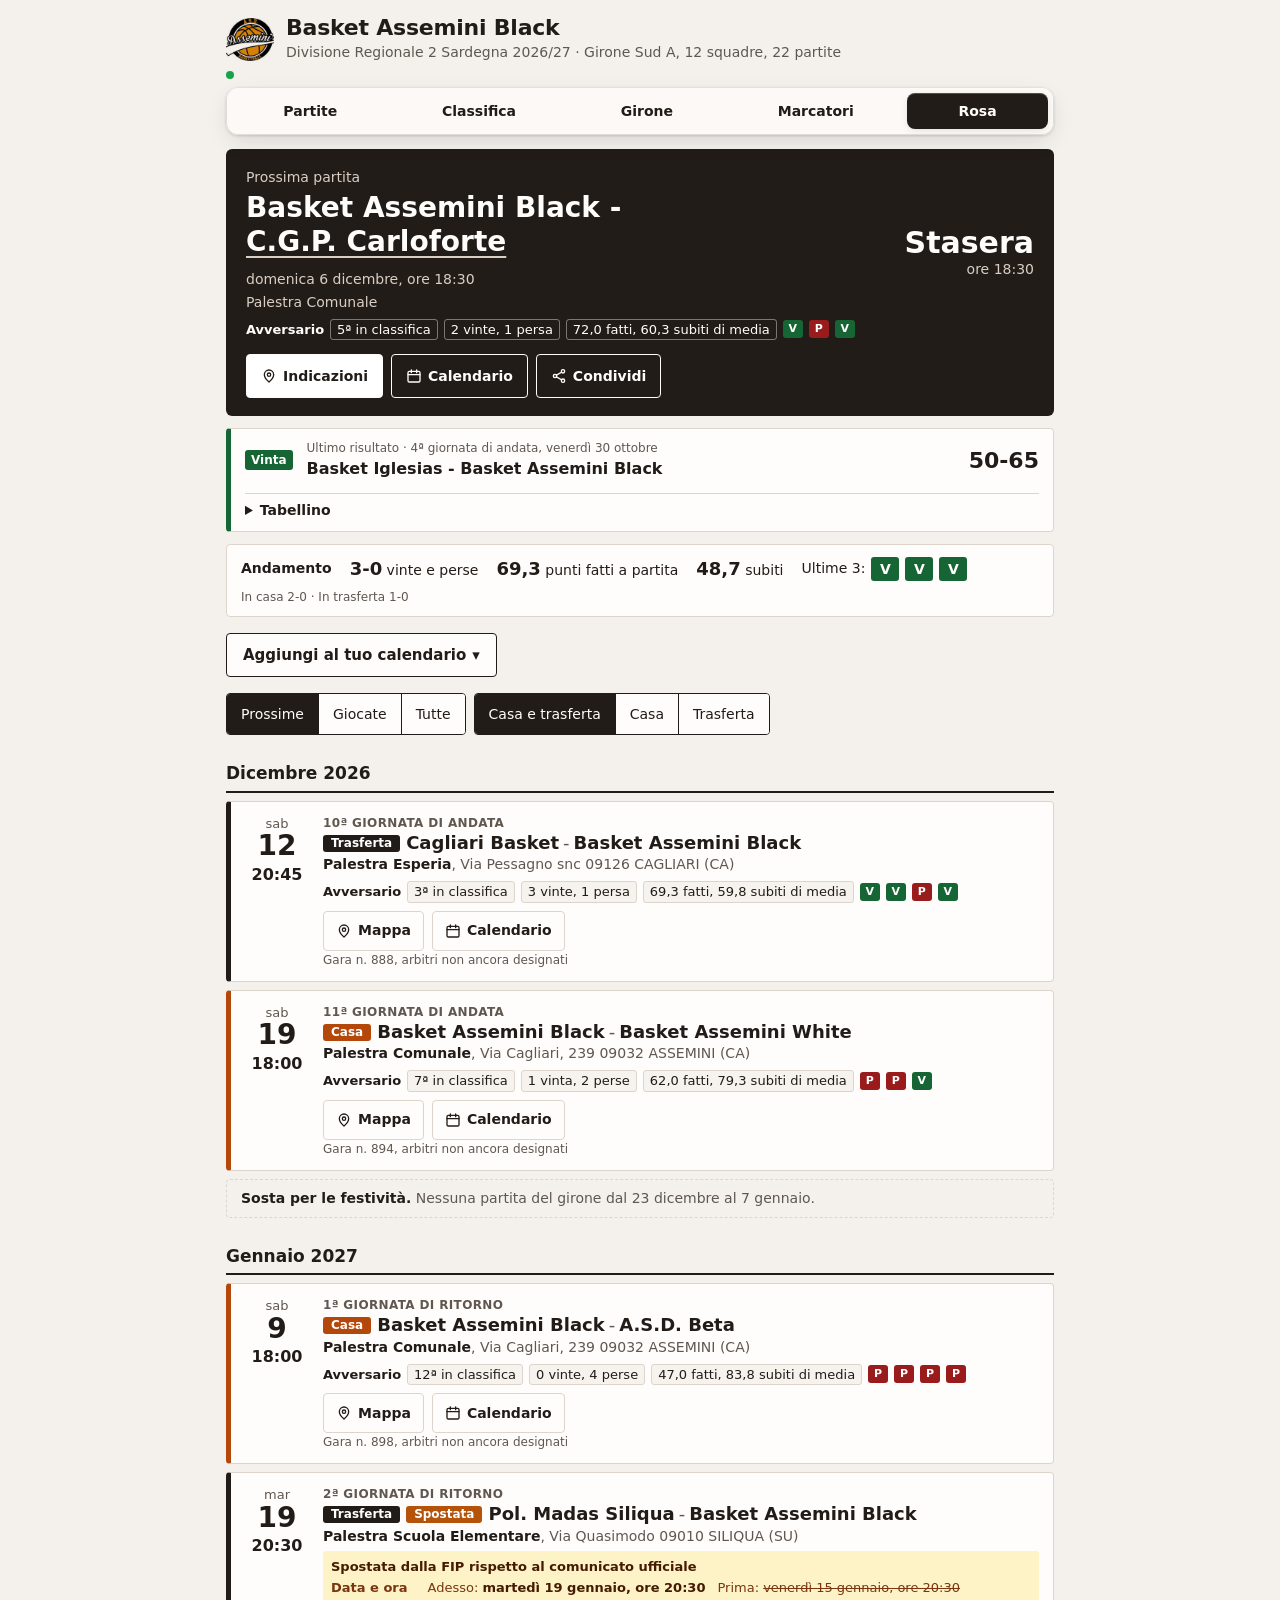
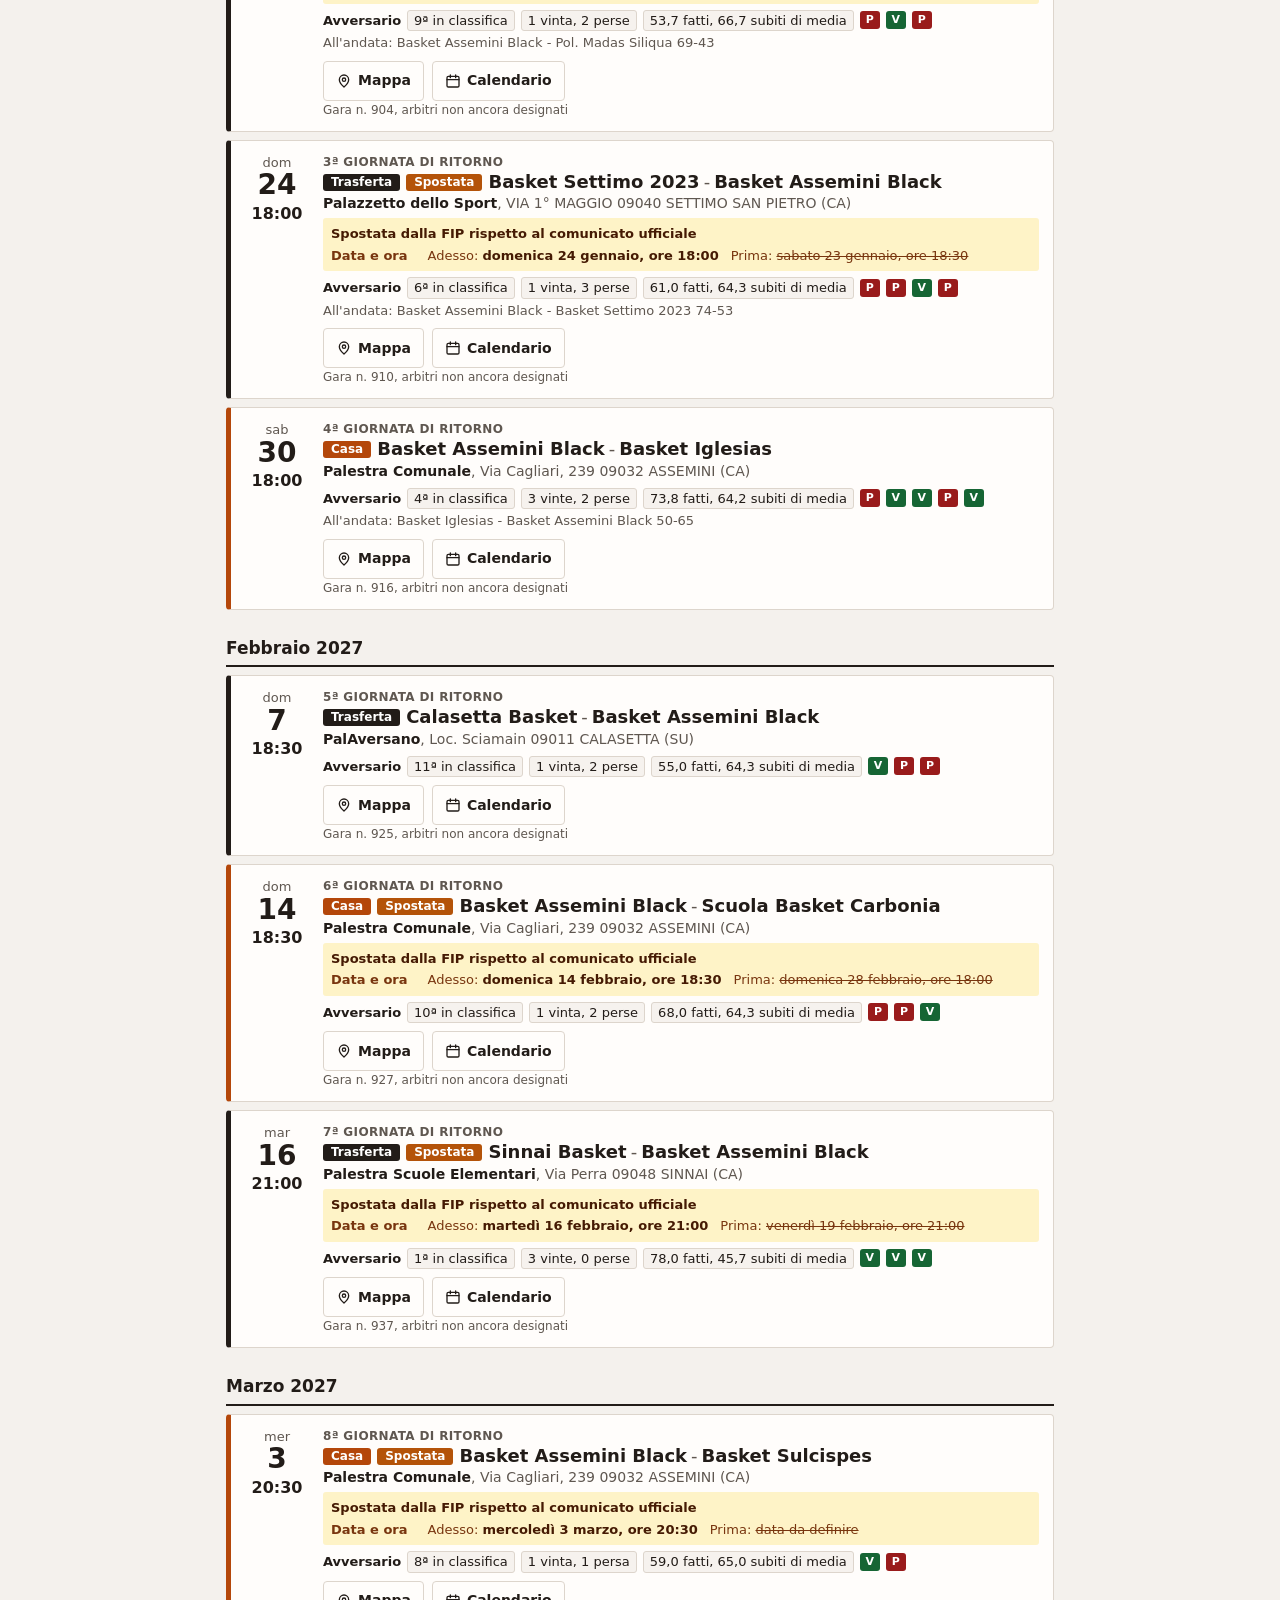
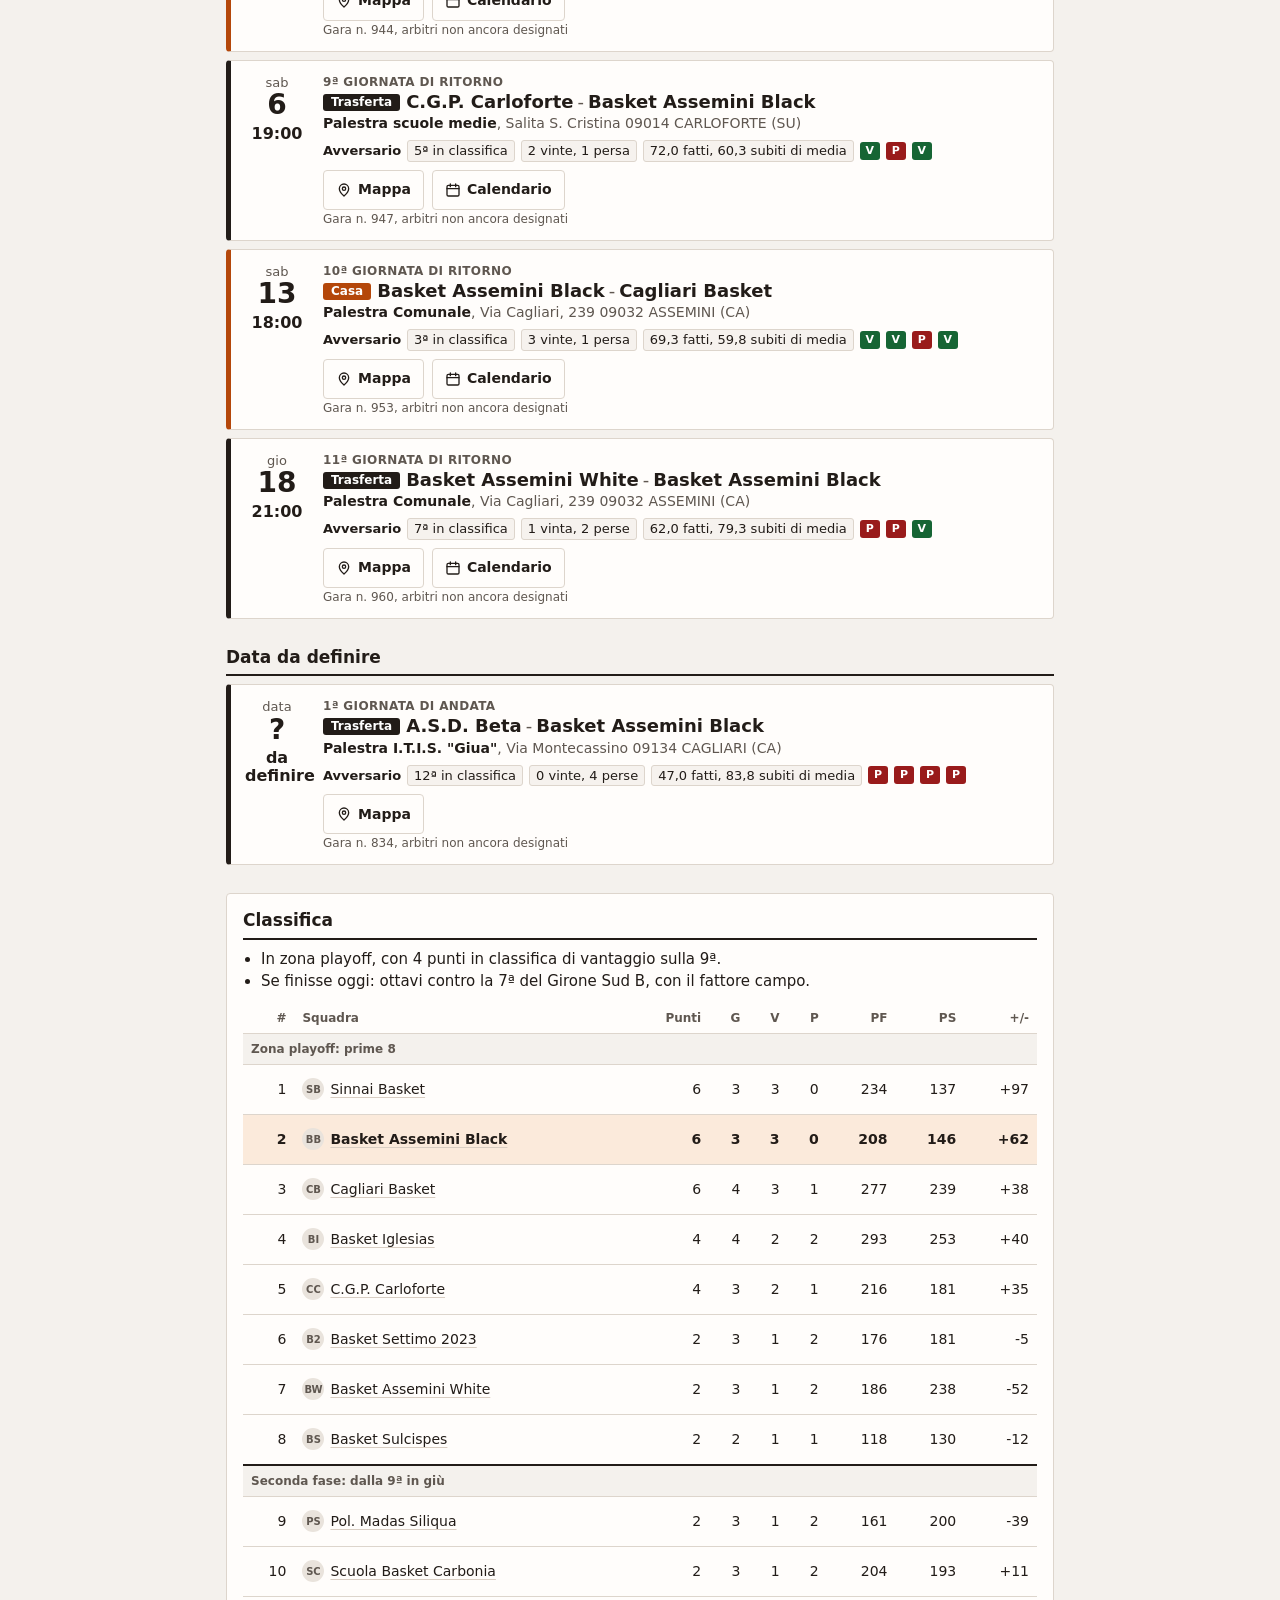
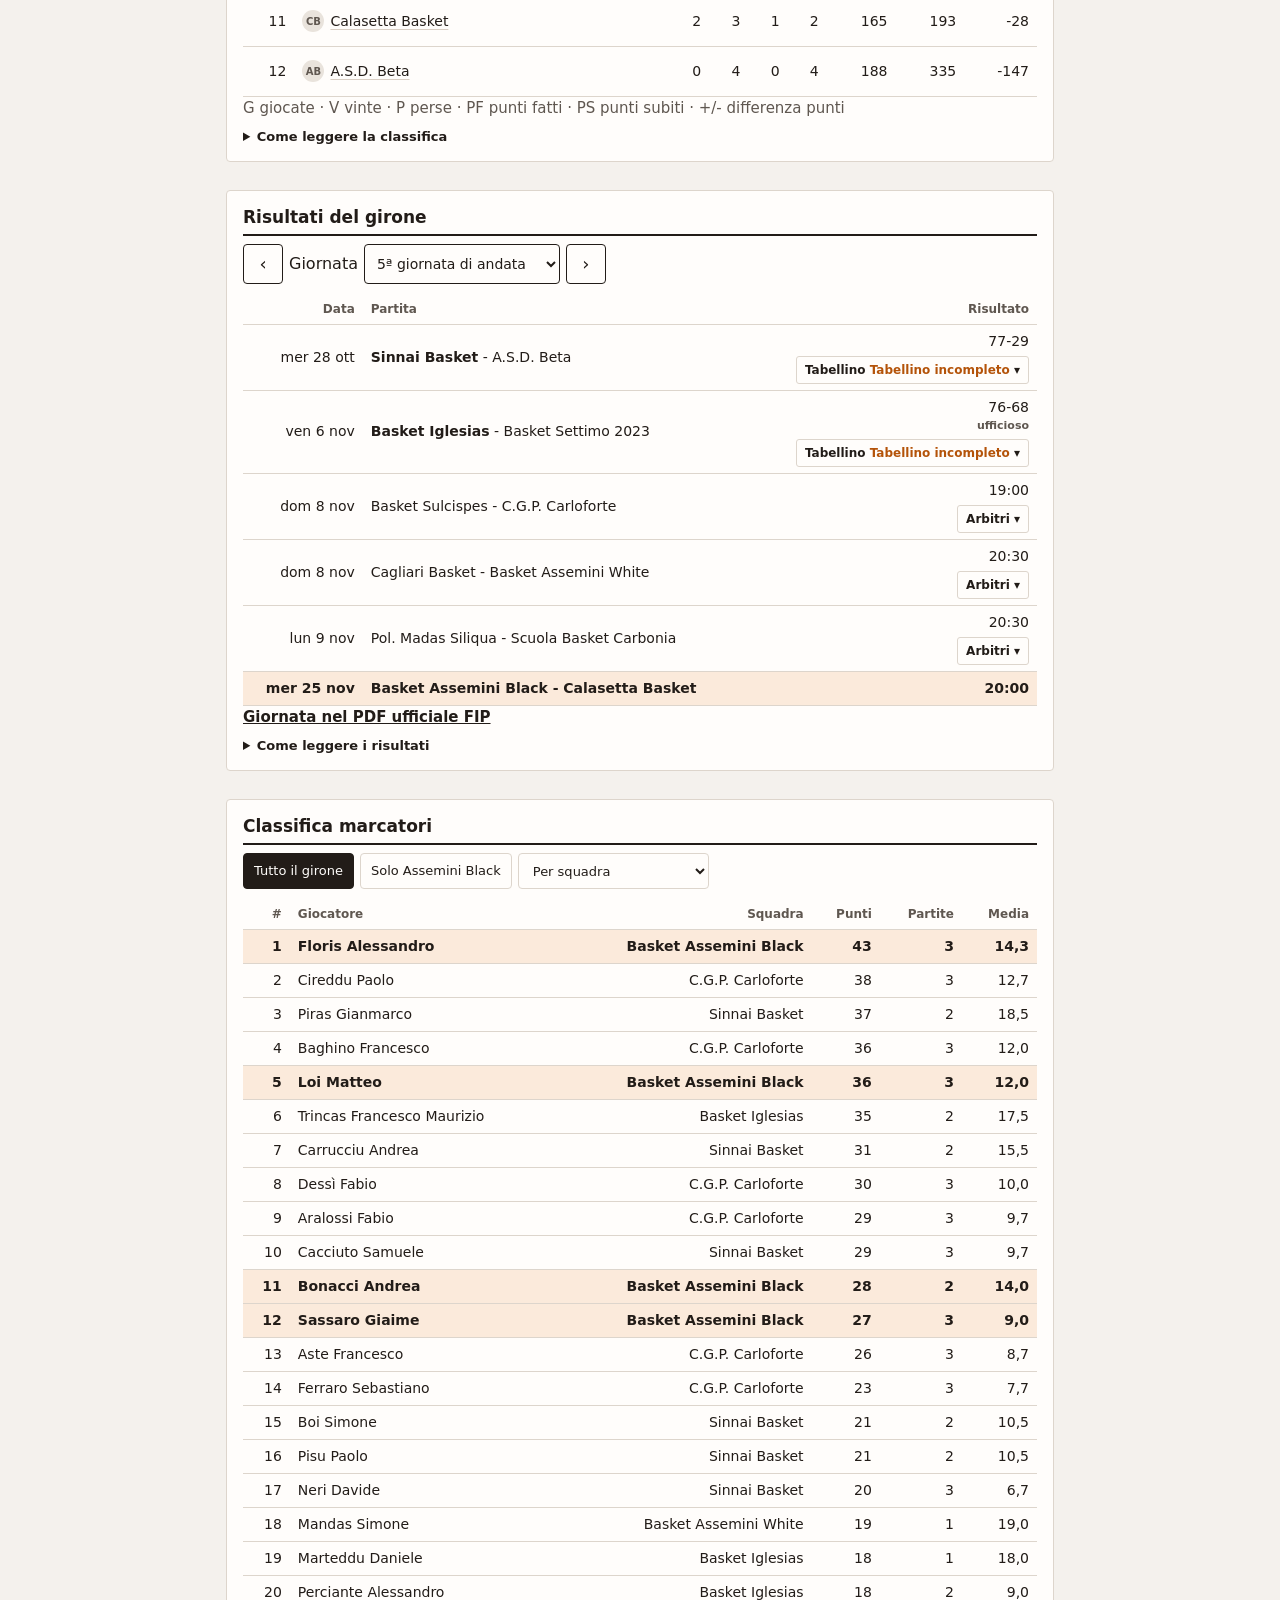
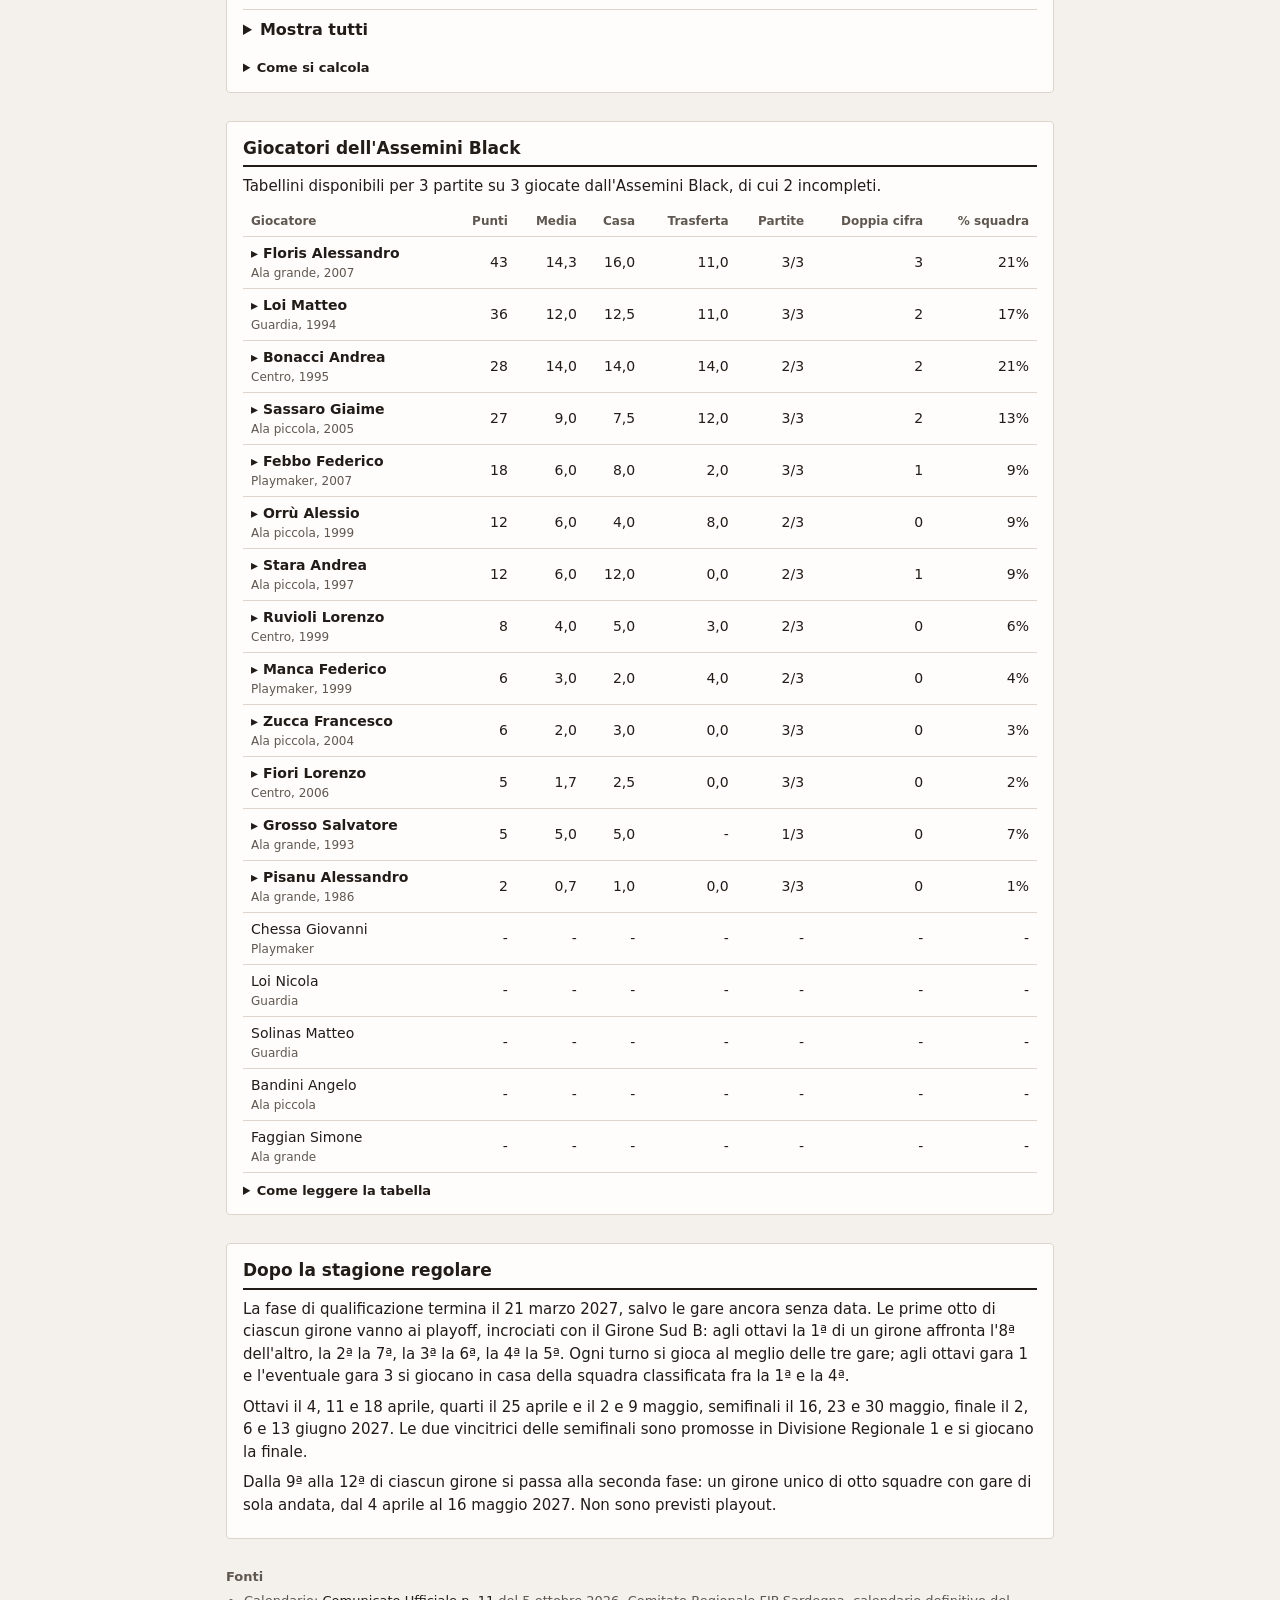
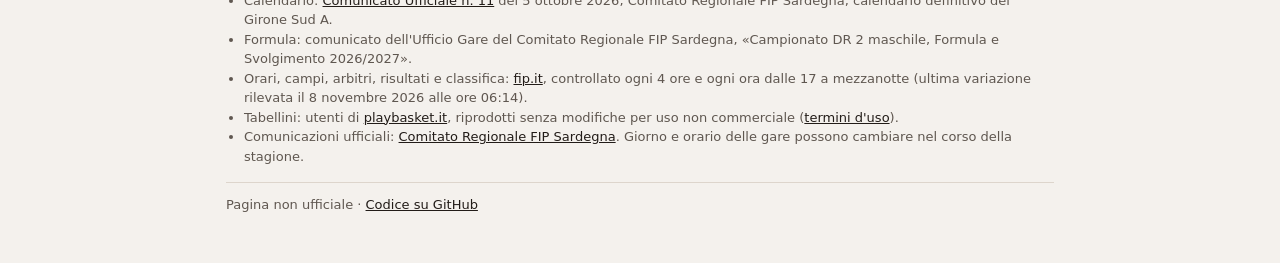
==== commit a42c37ad: "feat(page): open a full team card from every team in the standings Port of the Serie C team card: ev" ====
--- a/docs/index.html
+++ b/docs/index.html
@@ -127,7 +127,8 @@
 function renderStandingsBox(rows){
  const el=$("standings");
  el.hidden=false;
- el.innerHTML=renderStandings(rows,FIP_TEAM,ctx.logos,positionRanges(rows,ctx.rounds));
+ ctx.ranges=positionRanges(rows,ctx.rounds);
+ el.innerHTML=renderStandings(rows,FIP_TEAM,ctx.logos,ctx.ranges);
 }
 function setRound(i){
  const sel=$("round-select");
@@ -248,12 +249,19 @@
 const dlg=$("opp-dlg");
 let oppTeam=null, oppTrigger=null;
 // a re-render (late box scores, reload) keeps the reader's scroll position
-const showOpponent=()=>{if(!oppTeam) return;const y=dlg.scrollTop;$("opp-body").innerHTML=renderOpponent(oppTeam,ctx);dlg.scrollTop=y};
+// and the blocks they opened (same team, same sections, so the same order)
+const showOpponent=()=>{if(!oppTeam) return;const y=dlg.scrollTop,body=$("opp-body");
+ const opened=[...body.querySelectorAll("details")].map(d=>d.open);
+ body.innerHTML=renderOpponent(oppTeam,ctx);
+ if(dlg.open) body.querySelectorAll("details").forEach((d,i)=>{d.open=opened[i]??false});
+ dlg.scrollTop=y};
 $("opp-close").onclick=()=>dlg.close();
 // the dialog itself is hit only on the backdrop: .opp-in covers its whole box
 dlg.onclick=e=>{if(e.target===dlg) dlg.close()};
-// a reload while open replaces the hero, and its button with it: focus the new one
-dlg.onclose=()=>{if(!oppTrigger?.isConnected) document.querySelector("#next .opp-btn")?.focus()};
+// a reload while open re-renders the hero or the standings, and the button with it: focus the
+// new button of the same team in the same section
+let oppSection=null;
+dlg.onclose=()=>{if(!oppTrigger?.isConnected) (document.querySelector(`#${oppSection} [data-opponent="${CSS.escape(oppTeam)}"]`)??document.querySelector("#next .opp-btn"))?.focus()};
 const reload=()=>load().then(()=>loadBoxscores(applyBoxscores)).then(ok=>{ctx.boxscoresLoad=ok?"ready":"failed";if(dlg.open) showOpponent()});
 // section links: hidden while their section is, the one on screen marked as current
 const secnav=document.querySelector(".secnav");
@@ -304,7 +312,7 @@
 // rendered markup: disclosure rows (round table, team players) and the scorers filter
 document.addEventListener("click",e=>{
  const o=e.target.closest("[data-opponent]");
- if(o){oppTeam=o.dataset.opponent;oppTrigger=o;showOpponent();dlg.showModal();return}
+ if(o){oppTeam=o.dataset.opponent;oppTrigger=o;oppSection=o.closest("[id]")?.id;showOpponent();dlg.showModal();return}
  const t=e.target.closest(".tbx,.pl-btn");
  if(t){const open=t.getAttribute("aria-expanded")!=="true";t.setAttribute("aria-expanded",open);$(t.getAttribute("aria-controls")).hidden=!open;return}
  const f=e.target.closest("[data-scorers]");
--- a/docs/styles.css
+++ b/docs/styles.css
@@ -1,7 +1,7 @@
 /* --brand and --home are the black and orange of the Basket Assemini crest; --ink is the text colour,
    equal to --brand in the light theme and lifted for contrast in the dark one */
-:root{color-scheme:light dark;--bg:#f4f1ed;--card:#fffdfb;--ink:#221c18;--mut:#5f5750;--line:#ddd5cc;--brand:#221c18;--on-brand:#fffdfb;--brand-mut:#d9cec3;--brand-hover:#463a31;--home:#b4470a;--away:#221c18;--on-away:#fff;--chg:#b45309;--chg-bg:#fef3c7;--chg-ink:#78350f;--chg-strong:#451a03;--win:#166534;--loss:#991b1b;--win-ink:#166534;--loss-ink:#991b1b;--me-bg:#fbeadb;--chip-bg:#f6f2ee;--focus:#b4470a;--skel:#e9e3dc;--ok:#16a34a}
-@media(prefers-color-scheme:dark){:root{--bg:#171311;--card:#221c19;--ink:#efe7df;--mut:#b8ab9f;--line:#3b312a;--brand:#3a2c21;--brand-mut:#e6d6c6;--brand-hover:#4d3b2d;--away:#f0a050;--on-away:#171311;--chg-bg:#3b2a10;--chg-ink:#fcd9a8;--chg-strong:#fff1dc;--win-ink:#4ade80;--loss-ink:#f87171;--me-bg:#40301f;--chip-bg:#2a221d;--focus:#f6a35a;--skel:#3b312a;--ok:#4ade80}}
+:root{color-scheme:light dark;--bg:#f4f1ed;--card:#fffdfb;--ink:#221c18;--mut:#5f5750;--line:#ddd5cc;--brand:#221c18;--on-brand:#fffdfb;--brand-mut:#d9cec3;--brand-hover:#463a31;--home:#b4470a;--away:#221c18;--on-away:#fff;--chg:#b45309;--chg-bg:#fef3c7;--chg-ink:#78350f;--chg-strong:#451a03;--win:#166534;--loss:#991b1b;--win-ink:#166534;--loss-ink:#991b1b;--me-bg:#fbeadb;--chip-bg:#f6f2ee;--focus:#b4470a;--skel:#e9e3dc;--ok:#16a34a;--glass-bg:rgba(255,253,251,.72);--glass-edge:rgba(34,28,24,.13);--glass-hi:rgba(255,255,255,.85);--glass-shadow:rgba(34,28,24,.16);--glare:rgba(255,255,255,.7)}
+@media(prefers-color-scheme:dark){:root{--bg:#171311;--card:#221c19;--ink:#efe7df;--mut:#b8ab9f;--line:#3b312a;--brand:#3a2c21;--brand-mut:#e6d6c6;--brand-hover:#4d3b2d;--away:#f0a050;--on-away:#171311;--chg-bg:#3b2a10;--chg-ink:#fcd9a8;--chg-strong:#fff1dc;--win-ink:#4ade80;--loss-ink:#f87171;--me-bg:#40301f;--chip-bg:#2a221d;--focus:#f6a35a;--skel:#3b312a;--ok:#4ade80;--glass-bg:rgba(34,28,25,.7);--glass-edge:rgba(239,231,223,.15);--glass-hi:rgba(255,255,255,.07);--glass-shadow:rgba(0,0,0,.5);--glare:rgba(246,163,90,.14);--pill-ring:rgba(240,160,80,.55)}}
 *{box-sizing:border-box}
 body{margin:0;background:var(--bg);color:var(--ink);font:16px/1.5 "Segoe UI",system-ui,-apple-system,sans-serif}
 .wrap{max-width:860px;margin:0 auto;padding:16px 16px 48px}
@@ -20,10 +20,22 @@
 .offline{background:var(--chg-bg);color:var(--chg-ink);border-radius:4px;padding:8px 12px;font-size:14px;margin:0 0 12px}
 .offline[hidden]{display:none}
 /* section links, sticky (layer 200) */
-.secnav{position:sticky;top:0;z-index:200;display:flex;gap:6px;overflow-x:auto;background:var(--bg);padding:8px 0;margin:0 0 14px;border-bottom:1px solid var(--line);scrollbar-width:none}
-.secnav a{flex:none;font-size:14px;font-weight:600;color:var(--ink);text-decoration:none;padding:6px 12px;border:1px solid var(--line);border-radius:4px;background:var(--card);min-height:36px;display:inline-flex;align-items:center}
-.secnav a[aria-current]{background:var(--brand);color:var(--on-brand);border-color:var(--brand)}
+/* liquid glass: frosted capsule over the scrolling page, a brand pill sliding under the current link,
+   a glare following a mouse pointer. --glare-now is registered so the glare can fade in and out */
+@property --glare-now{syntax:"<color>";inherits:false;initial-value:transparent}
+.secnav{position:sticky;top:8px;z-index:200;display:flex;gap:2px;overflow-x:auto;padding:6px;margin:0 0 14px;border-radius:12px;background:radial-gradient(circle 90px at var(--gx,50%) var(--gy,50%),var(--glare-now,transparent),transparent),var(--glass-bg);-webkit-backdrop-filter:blur(20px) saturate(180%);backdrop-filter:blur(20px) saturate(180%);box-shadow:inset 0 0 0 1px var(--glass-edge),inset 0 1px 0 var(--glass-hi),0 8px 24px -6px var(--glass-shadow),0 1px 3px var(--glass-shadow);transition:--glare-now .3s ease;scrollbar-width:none}
+.secnav::-webkit-scrollbar{display:none}
+@media(hover:hover) and (pointer:fine) and (prefers-reduced-motion:no-preference){.secnav:hover{--glare-now:var(--glare)}}
+.secnav a{position:relative;z-index:1;flex:1 0 auto;justify-content:center;font-size:14px;font-weight:600;color:var(--ink);text-decoration:none;padding:6px 7px;border-radius:8px;min-height:36px;display:inline-flex;align-items:center;transition:color .2s ease .12s}
+@media(hover:hover){.secnav a:not([aria-current]):hover{background:var(--glass-edge)}}
+.secnav a[aria-current]{color:var(--on-brand)}
+/* without the script's pill (module failed) the current link paints its own background */
+.secnav:not(.has-pill) a[aria-current]{background:var(--brand)}
 .secnav a[hidden]{display:none}
+.secnav-pill{position:absolute;top:6px;bottom:6px;left:0;width:0;border-radius:8px;background:var(--brand);box-shadow:inset 0 1px 0 rgba(255,255,255,.22),0 2px 8px -2px var(--glass-shadow);transition:transform .5s cubic-bezier(.34,1.4,.64,1),width .5s cubic-bezier(.34,1.4,.64,1);pointer-events:none}
+.secnav-pill[hidden]{display:none}
+@supports not ((backdrop-filter:blur(1px)) or (-webkit-backdrop-filter:blur(1px))){.secnav{background:var(--card)}}
+@media(prefers-reduced-motion:reduce){.secnav,.secnav a,.secnav-pill{transition:none}}
 /* next game */
 .next{background:var(--brand);color:var(--on-brand);border-radius:6px;padding:18px 20px;margin-bottom:12px;display:grid;grid-template-columns:1fr auto;gap:4px 24px}
 .next small{display:block;color:var(--brand-mut);font-size:14px}
@@ -213,6 +225,8 @@
  .brand img,.crest{mix-blend-mode:normal;background:#fff;border-radius:4px;padding:2px}
  /* --chg is 3.3:1 on the dark card */
  .incomplete{color:var(--chg-ink)}
+ /* the dark brand brown barely parts from the glass: an orange ring marks the current section */
+ .secnav-pill{box-shadow:inset 0 0 0 1px var(--pill-ring),0 2px 8px -2px var(--glass-shadow)}
 }
 @media(max-width:480px){
  .g{grid-template-columns:52px 1fr;padding:10px}.d b{font-size:24px}
@@ -262,3 +276,18 @@
 .opp-sanc{font-size:13px}
 .opp-sanc ul{margin:0;padding-left:18px}
 .opp-sanc details.sanc{margin:8px 0 0}
+.tm-btn{text-align:left;padding:8px 0;text-decoration-thickness:1px;text-underline-offset:3px}
+.opp-dlg .roster{font-size:14px;margin:0 0 6px}
+.opp-head p.opp-range{font-weight:600;color:var(--ink)}
+.opp-next small{color:var(--mut);font-size:12px}
+.opp-next td:first-child small{display:block}
+.opp-next .d{white-space:nowrap}
+.opp-next td:nth-child(2),.opp-next th:nth-child(2){text-align:left}
+.opp-scorers td small{display:block;font-size:12px;color:var(--mut)}
+.opp-scorers td:nth-child(n+2),.opp-scorers th:nth-child(n+2){text-align:right}
+.opp-vs table{border-left:3px solid var(--brand-mut)}
+.opp-more{margin:16px 0 0;font-size:14px}
+.opp-more summary{font-weight:600;cursor:pointer;padding:12px 0}
+.opp-more ul,.opp-bans ul{margin:4px 0 0;padding-left:18px}
+.opp-bans{border-left:3px solid var(--loss);padding-left:10px;margin:0 0 10px}
+.opp-bans p{margin:0}
